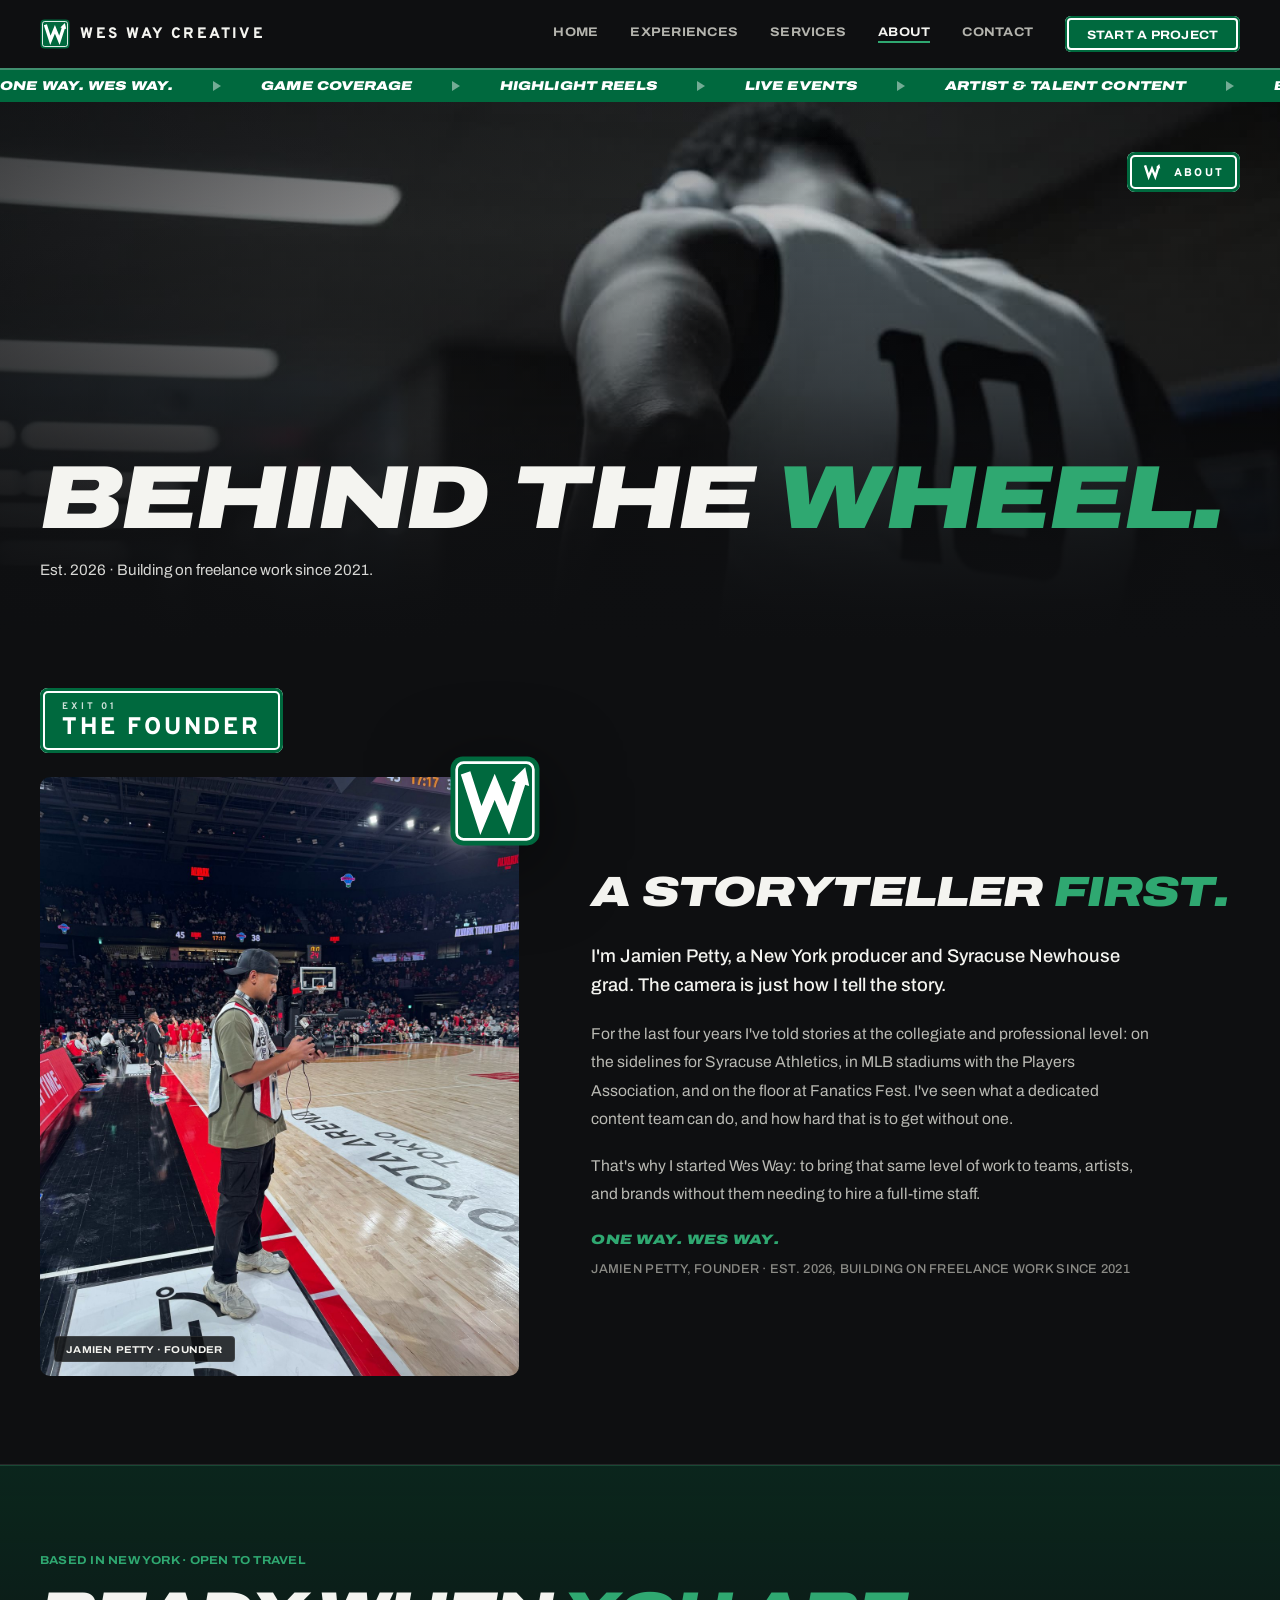
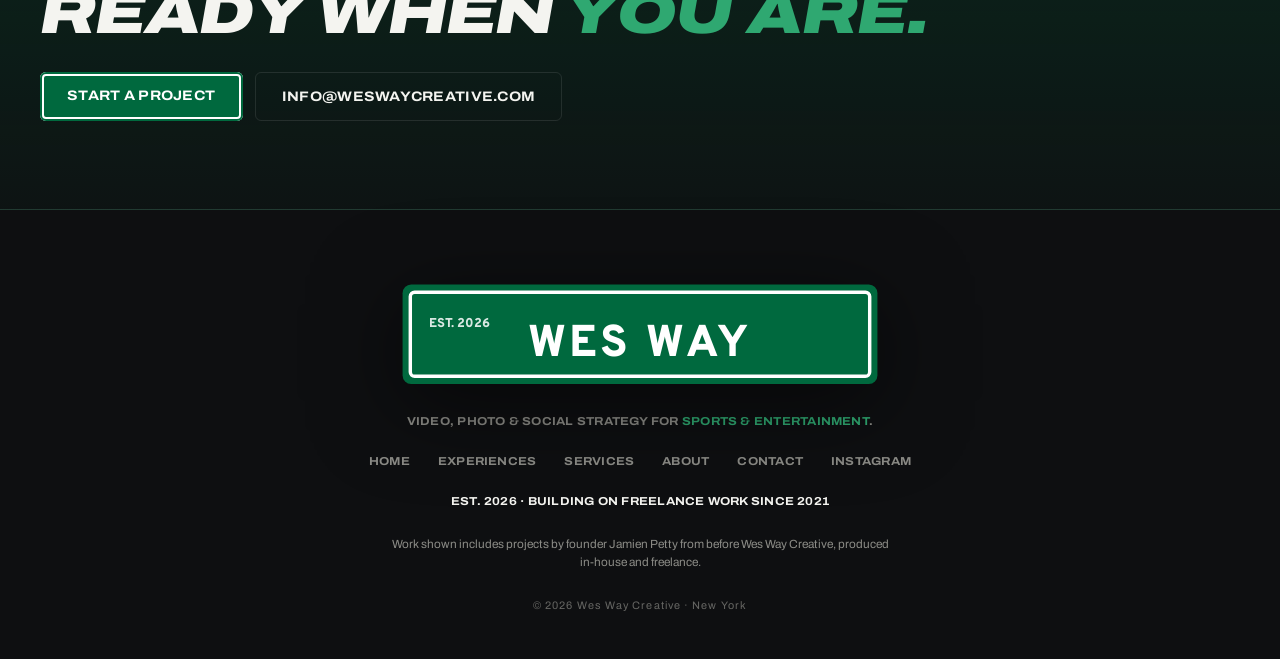
==== about/index.html @ 933bd0ba "Add files via upload" ====
<!DOCTYPE html>
<html lang="en">
<head>
  <meta charset="UTF-8">
  <meta name="viewport" content="width=device-width, initial-scale=1.0">
  <title>About · Wes Way Creative</title>
  <meta name="description" content="Meet Jamien Petty, founder of Wes Way Creative: a New York producer and storyteller building a company for sports and entertainment.">
  <!-- Link previews (iMessage, Instagram, LinkedIn, X, Slack) -->
  <meta name="theme-color" content="#0E0F11">
  <link rel="canonical" href="https://weswaycreative.com/about/">
  <meta property="og:type" content="website">
  <meta property="og:site_name" content="Wes Way Creative">
  <meta property="og:url" content="https://weswaycreative.com/about/">
  <meta property="og:title" content="About · Wes Way Creative">
  <meta property="og:description" content="Meet Jamien Petty, founder of Wes Way Creative: a New York producer and storyteller building a company for sports and entertainment.">
  <meta property="og:image" content="https://weswaycreative.com/og-image.jpg">
  <meta property="og:image:width" content="1200">
  <meta property="og:image:height" content="630">
  <meta property="og:image:alt" content="Wes Way Creative: Content that moves the game.">
  <meta name="twitter:card" content="summary_large_image">
  <meta name="twitter:title" content="About · Wes Way Creative">
  <meta name="twitter:description" content="Meet Jamien Petty, founder of Wes Way Creative: a New York producer and storyteller building a company for sports and entertainment.">
  <meta name="twitter:image" content="https://weswaycreative.com/og-image.jpg">
  <link rel="icon" type="image/svg+xml" href="data:image/svg+xml,%3Csvg%20viewBox%3D%220%200%20120%20120%22%20xmlns%3D%22http%3A//www.w3.org/2000/svg%22%3E%3Crect%20x%3D%222%22%20y%3D%222%22%20width%3D%22116%22%20height%3D%22116%22%20rx%3D%2216%22%20fill%3D%22%2300693E%22/%3E%3Crect%20x%3D%2210%22%20y%3D%2210%22%20width%3D%22100%22%20height%3D%22100%22%20rx%3D%229%22%20fill%3D%22none%22%20stroke%3D%22%23fff%22%20stroke-width%3D%223.5%22/%3E%3Cg%20transform%3D%22translate%2810.6%2C5.5%29%22%20fill%3D%22%23fff%22%3E%3Cpolyline%20points%3D%2213%2C24%2031%2C80%2049%2C36%2067%2C80%2083%2C30%22%20fill%3D%22none%22%20stroke%3D%22%23fff%22%20stroke-width%3D%2213%22%20stroke-linecap%3D%22square%22%20stroke-linejoin%3D%22miter%22/%3E%3Cg%20transform%3D%22translate%2886%2C20%29%20rotate%2816.7%29%22%3E%3Cpolygon%20points%3D%220%2C-10%2012%2C12%20-12%2C12%22/%3E%3C/g%3E%3C/g%3E%3C/svg%3E">
  <link rel="apple-touch-icon" href="/apple-touch-icon.png">
  <link rel="preconnect" href="https://fonts.googleapis.com">
  <link rel="preconnect" href="https://fonts.gstatic.com" crossorigin>
  <link href="https://fonts.googleapis.com/css2?family=Archivo:ital,wdth,wght@0,62..125,100..900;1,62..125,100..900&family=Overpass:wght@700;800&display=swap" rel="stylesheet">
  <style>
    :root {
      --night: #0E0F11;
      --night-2: #131417;
      --chalk: #F4F4F0;
      --green: #00693E;
      --accent: #2FA871;
      --grey: #8B8B86;
      --border: rgba(244,244,240,0.1);
      --display: 'Archivo', 'Arial Black', sans-serif;
      --body: 'Archivo', 'Helvetica Neue', Arial, sans-serif;
    }

    * { margin: 0; padding: 0; box-sizing: border-box; }
    html { scroll-behavior: smooth; scroll-padding-top: 110px; }
    @media (prefers-reduced-motion: reduce) {
      html { scroll-behavior: auto; }
      *, *::before, *::after { animation: none !important; transition: none !important; }
    }

    body {
      background: var(--night);
      color: var(--chalk);
      font-family: var(--body);
      font-weight: 400;
      -webkit-font-smoothing: antialiased;
    }

    a:focus-visible, button:focus-visible, input:focus-visible, select:focus-visible, textarea:focus-visible {
      outline: 2px solid var(--accent);
      outline-offset: 3px;
    }

    .sign-txt { font-family: 'Overpass', sans-serif; font-weight: 800; }

    /* ============ FIXED HEADER ============ */
    .site-header {
      position: fixed;
      top: 0; left: 0; right: 0;
      z-index: 100;
      background: rgba(14,15,17,0.94);
      backdrop-filter: blur(8px);
    }

    .nav {
      display: flex;
      justify-content: space-between;
      align-items: center;
      gap: 1.5rem;
      padding: 1rem 2.5rem;
    }

    .nav-logo {
      display: flex;
      align-items: center;
      gap: 0.65rem;
      text-decoration: none;
      color: var(--chalk);
    }

    .nav-logo svg { width: 30px; height: 30px; display: block; }

    .nav-logo span {
      font-family: 'Overpass', sans-serif;
      font-weight: 800;
      font-size: 0.95rem;
      letter-spacing: 0.16em;
    }

    .nav-right { display: flex; align-items: center; gap: 2rem; }
    .nav-links { display: flex; gap: 2rem; }

    .nav-links a {
      font-size: 0.7rem;
      font-weight: 600;
      letter-spacing: 0.14em;
      text-transform: uppercase;
      color: var(--grey);
      text-decoration: none;
      transition: color 0.2s;
    }

    .nav-links a:hover { color: var(--accent); }

    @media (max-width: 900px) { .nav-links { display: none; } }
    @media (max-width: 480px) {
      .nav { padding: 0.9rem 1rem; }
      .nav-logo span { font-size: 0.78rem; letter-spacing: 0.12em; }
      .nav .sign-btn { padding: 0.6rem 0.9rem 0.5rem; font-size: 0.6rem; }
    }

    /* Ticker */
    .ticker-wrap {
      background: var(--green);
      overflow: hidden;
      border-top: 2px solid rgba(255,255,255,0.25);
    }

    .ticker {
      display: flex;
      gap: 2.5rem;
      white-space: nowrap;
      padding: 0.55rem 0;
      width: max-content;
      animation: ticker 40s linear infinite;
    }

    .ticker span {
      font-family: 'Overpass', sans-serif;
      font-weight: 700;
      font-size: 0.72rem;
      letter-spacing: 0.22em;
      text-transform: uppercase;
      color: #fff;
    }

    .ticker span.dot { opacity: 0.45; }

    @keyframes ticker {
      from { transform: translateX(0); }
      to { transform: translateX(-50%); }
    }

    /* ============ EXIT SIGN (section headers) ============ */
    .exit-sign {
      display: inline-flex;
      flex-direction: column;
      gap: 0.15rem;
      background: var(--green);
      border-radius: 8px;
      padding: 0.8rem 1.4rem 0.7rem;
      box-shadow: inset 0 0 0 3px var(--green), inset 0 0 0 5px #fff;
      margin-bottom: 1.5rem;
    }

    .exit-sign .exit-no {
      font-family: 'Overpass', sans-serif;
      font-weight: 700;
      font-size: 0.6rem;
      letter-spacing: 0.3em;
      text-transform: uppercase;
      color: rgba(255,255,255,0.8);
    }

    .exit-sign .exit-name {
      font-family: 'Overpass', sans-serif;
      font-weight: 800;
      font-size: clamp(1.1rem, 2.4vw, 1.5rem);
      letter-spacing: 0.12em;
      text-transform: uppercase;
      color: #fff;
      line-height: 1.1;
    }

    .sec-lede {
      font-family: var(--display);
      text-transform: uppercase;
      font-size: clamp(1.9rem, 4vw, 3rem);
      font-weight: 800;
      letter-spacing: 0.03em;
      line-height: 1.05;
      color: var(--chalk);
      max-width: 820px;
      margin-bottom: 0.9rem;
    }

    .sec-lede em { font-style: normal; color: var(--accent); }

    .sec-sub {
      font-size: 0.95rem;
      font-weight: 300;
      color: var(--grey);
      line-height: 1.75;
      max-width: 620px;
      margin-bottom: 3rem;
    }

    section { padding: 5.5rem 2.5rem; border-bottom: 1px solid var(--border); }

    @media (max-width: 600px) {
      section { padding: 4rem 1rem; }
    }

    /* ============ BUTTONS ============ */
    .sign-btn {
      display: inline-block;
      background: var(--green);
      border: 0;
      border-radius: 6px;
      box-shadow: inset 0 0 0 2px var(--green), inset 0 0 0 4px #fff;
      font-family: 'Overpass', sans-serif;
      font-weight: 800;
      font-size: 0.68rem;
      letter-spacing: 0.18em;
      text-transform: uppercase;
      color: #fff;
      text-decoration: none;
      padding: 0.75rem 1.35rem 0.65rem;
      transition: background 0.2s, box-shadow 0.2s;
      white-space: nowrap;
      cursor: pointer;
    }

    .sign-btn:hover {
      background: var(--accent);
      box-shadow: inset 0 0 0 2px var(--accent), inset 0 0 0 4px #fff;
    }

    .sign-btn.big { font-size: 0.78rem; padding: 1rem 1.7rem 0.9rem; }

    .ghost-btn {
      display: inline-block;
      border: 1px solid var(--border);
      border-radius: 6px;
      font-family: var(--body);
      font-weight: 600;
      font-size: 0.68rem;
      letter-spacing: 0.14em;
      text-transform: uppercase;
      color: var(--chalk);
      text-decoration: none;
      padding: 0.75rem 1.35rem;
      transition: border-color 0.2s, color 0.2s;
      white-space: nowrap;
    }

    .ghost-btn:hover { border-color: var(--accent); color: var(--accent); }
    .ghost-btn.big { font-size: 0.74rem; padding: 1rem 1.6rem; }

    /* ============ HERO (full-bleed video) ============ */
    .hero {
      position: relative;
      min-height: 100vh;
      min-height: 100svh;
      display: flex;
      align-items: flex-end;
      padding: 10rem 2.5rem 5.5rem;
      overflow: hidden;
      background: #050506;
      isolation: isolate;
    }

    .hero-media { position: absolute; inset: 0; z-index: -2; overflow: hidden; pointer-events: none; }

    .hero-media video {
      position: absolute; inset: 0;
      width: 100%; height: 100%;
      object-fit: cover;
    }

    /* YouTube fallback, scaled to cover the frame like object-fit */
    .hero-media iframe {
      position: absolute;
      top: 50%; left: 50%;
      width: max(100vw, 177.78vh);
      height: max(56.25vw, 100vh);
      transform: translate(-50%, -50%) scale(1.15);
      border: 0;
    }

    .hero::before {
      content: "";
      position: absolute; inset: 0;
      z-index: -1;
      background:
        linear-gradient(180deg, rgba(14,15,17,0.55) 0%, rgba(14,15,17,0.05) 30%, rgba(14,15,17,0.35) 60%, rgba(14,15,17,0.96) 100%),
        linear-gradient(90deg, rgba(14,15,17,0.75) 0%, rgba(14,15,17,0) 65%);
    }

    .hero-inner { width: 100%; display: flex; justify-content: space-between; align-items: flex-end; gap: 3rem; flex-wrap: wrap; }

    .hero-copy { max-width: 1120px; }

    .hero-eyebrow {
      display: inline-flex;
      align-items: center;
      gap: 0.7rem;
      font-family: 'Overpass', sans-serif;
      font-size: 0.68rem;
      font-weight: 800;
      letter-spacing: 0.24em;
      text-transform: uppercase;
      color: var(--chalk);
      margin-bottom: 1.4rem;
    }

    .hero-eyebrow::before {
      content: "";
      width: 9px; height: 9px;
      border-radius: 50%;
      background: #ff3b30;
      box-shadow: 0 0 0 4px rgba(255,59,48,0.25);
      animation: rec 1.6s ease-in-out infinite;
    }

    @keyframes rec { 50% { opacity: 0.25; } }

    .hero-name {
      font-family: var(--display);
      text-transform: uppercase;
      font-weight: 900;
      font-size: clamp(3.4rem, 8.2vw, 7.8rem);
      line-height: 0.84;
      letter-spacing: -0.005em;
      color: #fff;
      margin-bottom: 1.6rem;
      text-shadow: 0 4px 40px rgba(0,0,0,0.35);
    }

    .hero-name em { font-style: normal; color: var(--accent); }

    .hero-desc {
      font-size: 1.08rem;
      font-weight: 400;
      color: rgba(244,244,240,0.85);
      line-height: 1.65;
      max-width: 540px;
      margin-bottom: 2.1rem;
    }

    .hero-desc b { color: #fff; font-weight: 600; }

    .hero-ctas { display: flex; gap: 0.9rem; flex-wrap: wrap; }

    .hero-ctas .ghost-btn { background: rgba(14,15,17,0.45); border-color: rgba(244,244,240,0.35); backdrop-filter: blur(6px); }

    .mileposts { display: flex; gap: 0.8rem; flex-wrap: wrap; }

    .milepost {
      background: var(--green);
      border-radius: 6px;
      box-shadow: inset 0 0 0 2px var(--green), inset 0 0 0 4px #fff;
      padding: 0.7rem 1.1rem 0.55rem;
      min-width: 104px;
    }

    .milepost b {
      display: block;
      font-family: 'Overpass', sans-serif;
      font-weight: 800;
      font-size: 1.45rem;
      color: #fff;
      line-height: 1.1;
    }

    .milepost i {
      font-style: normal;
      font-family: 'Overpass', sans-serif;
      font-weight: 700;
      font-size: 0.58rem;
      letter-spacing: 0.24em;
      text-transform: uppercase;
      color: rgba(255,255,255,0.8);
    }

    @media (max-width: 900px) {
      .hero { padding: 9rem 1.25rem 3.5rem; min-height: 92svh; }
      .hero-inner { gap: 2rem; }
    }

    @media (max-width: 480px) {
      .hero-desc { font-size: 1rem; }
      .milepost { min-width: 0; flex: 1; padding: 0.6rem 0.8rem 0.45rem; }
      .milepost b { font-size: 1.2rem; }
      .milepost i { font-size: 0.5rem; letter-spacing: 0.16em; }
    }

    /* ============ TRUSTED BY ============ */
    .trust {
      padding: 2.5rem 2.5rem;
      display: flex;
      align-items: center;
      gap: 2.5rem;
      flex-wrap: wrap;
    }

    .trust-label {
      font-family: 'Overpass', sans-serif;
      font-weight: 700;
      font-size: 0.62rem;
      letter-spacing: 0.28em;
      text-transform: uppercase;
      color: var(--grey);
      flex-shrink: 0;
    }

    .trust-list {
      display: flex;
      flex-wrap: wrap;
      gap: 0.6rem 2.2rem;
      list-style: none;
    }

    .trust-list li {
      font-family: var(--display);
      text-transform: uppercase;
      font-weight: 800;
      font-size: clamp(1.25rem, 2.2vw, 1.6rem);
      letter-spacing: 0.06em;
      color: rgba(244,244,240,0.62);
    }

    @media (max-width: 600px) { .trust { padding: 2rem 1rem; gap: 1rem; } }

    /* ============ SERVICES ============ */
    .svc-grid {
      display: grid;
      grid-template-columns: repeat(3, 1fr);
      gap: 1px;
      background: var(--border);
      border: 1px solid var(--border);
      border-radius: 10px;
      overflow: hidden;
    }

    .svc {
      background: var(--night);
      padding: 2rem 1.9rem 2.1rem;
      display: flex;
      flex-direction: column;
      transition: background 0.25s;
    }

    .svc:hover { background: var(--night-2); }

    .svc-num {
      align-self: flex-start;
      background: var(--green);
      border-radius: 4px;
      box-shadow: inset 0 0 0 1.5px var(--green), inset 0 0 0 3px #fff;
      font-family: 'Overpass', sans-serif;
      font-weight: 800;
      font-size: 0.72rem;
      letter-spacing: 0.1em;
      color: #fff;
      padding: 0.3rem 0.55rem 0.2rem;
      margin-bottom: 1.1rem;
    }

    .svc h3 {
      font-family: var(--display);
      text-transform: uppercase;
      font-size: clamp(1.6rem, 2.6vw, 2.1rem);
      font-weight: 800;
      letter-spacing: 0.04em;
      line-height: 1;
      color: var(--chalk);
      margin-bottom: 0.7rem;
    }

    .svc p {
      font-size: 0.875rem;
      font-weight: 300;
      color: var(--grey);
      line-height: 1.65;
      margin-bottom: 1.2rem;
    }

    .svc-for {
      margin-top: auto;
      font-size: 0.66rem;
      font-weight: 600;
      letter-spacing: 0.12em;
      text-transform: uppercase;
      color: var(--accent);
    }

    @media (max-width: 1000px) { .svc-grid { grid-template-columns: repeat(2, 1fr); } }
    @media (max-width: 600px) { .svc-grid { grid-template-columns: 1fr; } }

    /* ============ PACKAGES ============ */
    .pkg-grid {
      display: grid;
      grid-template-columns: repeat(3, 1fr);
      gap: 1.25rem;
      align-items: stretch;
    }

    .pkg {
      position: relative;
      border: 1px solid var(--border);
      border-radius: 12px;
      padding: 2.1rem 1.9rem 1.9rem;
      display: flex;
      flex-direction: column;
      background: var(--night);
    }

    .pkg.featured {
      background: linear-gradient(180deg, rgba(0,105,62,0.22), rgba(0,105,62,0.04) 60%), var(--night);
      border: 2px solid var(--accent);
    }

    .pkg-flag {
      position: absolute;
      top: -12px; left: 1.9rem;
      background: var(--accent);
      color: var(--night);
      font-family: 'Overpass', sans-serif;
      font-weight: 800;
      font-size: 0.6rem;
      letter-spacing: 0.2em;
      text-transform: uppercase;
      padding: 0.35rem 0.7rem 0.25rem;
      border-radius: 4px;
    }

    .pkg-kind {
      font-family: 'Overpass', sans-serif;
      font-weight: 700;
      font-size: 0.62rem;
      letter-spacing: 0.26em;
      text-transform: uppercase;
      color: var(--grey);
      margin-bottom: 0.5rem;
    }

    .pkg h3 {
      font-family: var(--display);
      text-transform: uppercase;
      font-size: clamp(2rem, 3vw, 2.6rem);
      font-weight: 800;
      letter-spacing: 0.03em;
      line-height: 1;
      margin-bottom: 0.8rem;
    }

    .pkg-desc {
      font-size: 0.875rem;
      font-weight: 300;
      color: #b0b0aa;
      line-height: 1.65;
      margin-bottom: 1.4rem;
    }

    .pkg ul {
      list-style: none;
      display: flex;
      flex-direction: column;
      gap: 0.65rem;
      margin-bottom: 1.9rem;
      padding-top: 1.3rem;
      border-top: 1px solid var(--border);
    }

    .pkg li {
      font-size: 0.85rem;
      color: var(--chalk);
      line-height: 1.45;
      padding-left: 1.4rem;
      position: relative;
    }

    .pkg li::before {
      content: "";
      position: absolute;
      left: 0; top: 0.42em;
      width: 0; height: 0;
      border-top: 5px solid transparent;
      border-bottom: 5px solid transparent;
      border-left: 8px solid var(--accent);
    }

    .pkg .sign-btn, .pkg .ghost-btn { margin-top: auto; text-align: center; }

    .pkg-note {
      margin-top: 1.75rem;
      font-size: 0.8rem;
      font-weight: 300;
      color: var(--grey);
    }

    .pkg-note a { color: var(--accent); }

    @media (max-width: 1000px) { .pkg-grid { grid-template-columns: 1fr; max-width: 560px; } }

    /* ============ REEL ============ */
    .reel-head {
      display: flex;
      justify-content: space-between;
      align-items: flex-start;
      gap: 1.5rem;
      flex-wrap: wrap;
      margin-bottom: 1rem;
    }

    .reel-frame {
      position: relative;
      width: 100%;
      aspect-ratio: 16/9;
      background: #000;
      border-radius: 10px;
      overflow: hidden;
    }

    .reel-frame iframe {
      position: absolute;
      inset: 0;
      width: 100%;
      height: 100%;
      border: 0;
    }

    /* ============ RESULTS BOARD ============ */
    .dest-section { display: grid; grid-template-columns: 0.9fr 1.1fr; gap: 4rem; align-items: center; }

    .dest-board-wrap { display: flex; flex-direction: column; align-items: stretch; }

    .dest-board {
      background: var(--green);
      border-radius: 14px;
      box-shadow: inset 0 0 0 6px var(--green), inset 0 0 0 10px #fff, 0 28px 70px rgba(0,0,0,0.5);
      padding: 2.2rem 2.4rem 2rem;
    }

    .dest-row {
      display: flex;
      justify-content: space-between;
      align-items: baseline;
      gap: 1.5rem;
      padding: 0.5rem 0;
    }

    .dest-row .d-name, .dest-row .d-dist {
      font-family: 'Overpass', sans-serif;
      font-weight: 800;
      font-size: clamp(0.95rem, 2vw, 1.35rem);
      letter-spacing: 0.1em;
      text-transform: uppercase;
      color: #fff;
    }

    .dest-row .d-dist { white-space: nowrap; letter-spacing: 0.06em; }

    .dest-total {
      margin-top: 12px;
      background: var(--night);
      border: 2px solid #fff;
      border-radius: 10px;
      display: flex;
      justify-content: space-between;
      align-items: baseline;
      padding: 0.9rem 2.4rem 0.8rem;
    }

    .dest-total .d-name, .dest-total .d-dist {
      font-family: 'Overpass', sans-serif;
      font-weight: 800;
      font-size: clamp(0.95rem, 2vw, 1.35rem);
      letter-spacing: 0.1em;
      text-transform: uppercase;
      color: var(--chalk);
    }

    .dest-total .d-dist { color: var(--accent); }

    .dest-caption {
      margin-top: 1.25rem;
      font-size: 0.64rem;
      font-weight: 500;
      letter-spacing: 0.24em;
      text-transform: uppercase;
      color: var(--grey);
      text-align: center;
    }

    @media (max-width: 900px) { .dest-section { grid-template-columns: 1fr; gap: 2rem; } }
    @media (max-width: 600px) {
      .dest-board { padding: 1.5rem 1.3rem 1.3rem; }
      .dest-total { padding: 0.8rem 1.3rem 0.7rem; }
    }

    /* ============ CASE STUDIES ============ */
    .windex { display: flex; flex-direction: column; }

    .windex-row {
      display: grid;
      grid-template-columns: 96px 1fr 220px;
      gap: 2.5rem;
      padding: 2.1rem 0;
      border-top: 1px solid var(--border);
      align-items: start;
      transition: border-color 0.25s;
    }

    .windex-row:hover { border-top-color: var(--accent); }

    .windex-id { display: flex; flex-direction: column; gap: 0.45rem; align-items: flex-start; }

    .windex-num {
      display: inline-block;
      background: var(--green);
      border-radius: 4px;
      box-shadow: inset 0 0 0 1.5px var(--green), inset 0 0 0 3px #fff;
      font-family: 'Overpass', sans-serif;
      font-weight: 800;
      font-size: 0.78rem;
      letter-spacing: 0.1em;
      color: #fff;
      padding: 0.3rem 0.55rem 0.2rem;
    }

    .windex-year { font-size: 0.7rem; font-weight: 500; letter-spacing: 0.1em; color: var(--grey); }

    .windex-name {
      font-family: var(--display);
      text-transform: uppercase;
      font-size: clamp(1.5rem, 3vw, 2.2rem);
      font-weight: 800;
      letter-spacing: 0.04em;
      line-height: 1.05;
      color: var(--chalk);
      margin-bottom: 0.4rem;
    }

    .windex-meta {
      font-size: 0.72rem;
      font-weight: 600;
      letter-spacing: 0.08em;
      text-transform: uppercase;
      color: var(--accent);
      margin-bottom: 1rem;
    }

    .windex-meta .rel {
      display: inline-block;
      margin-right: 0.6rem;
      padding: 0.18rem 0.55rem 0.1rem;
      border: 1px solid rgba(244,244,240,0.28);
      border-radius: 3px;
      font-family: 'Overpass', sans-serif;
      font-weight: 800;
      font-size: 0.58rem;
      letter-spacing: 0.2em;
      color: var(--chalk);
      vertical-align: 1px;
    }

    .windex-wip {
      color: var(--chalk);
      border: 1px solid var(--accent);
      border-radius: 20px;
      padding: 0.1rem 0.55rem;
      display: inline-block;
      white-space: nowrap;
    }

    .cs-lines { display: grid; gap: 0.55rem; max-width: 600px; margin-bottom: 1rem; }

    .cs-line {
      display: grid;
      grid-template-columns: 78px 1fr;
      gap: 0.9rem;
      font-size: 0.875rem;
      font-weight: 300;
      color: #b0b0aa;
      line-height: 1.6;
    }

    .cs-line b {
      font-family: 'Overpass', sans-serif;
      font-weight: 700;
      font-size: 0.6rem;
      letter-spacing: 0.22em;
      text-transform: uppercase;
      color: var(--grey);
      padding-top: 0.3rem;
    }

    .windex-tags { display: flex; flex-wrap: wrap; gap: 0.4rem; }

    .windex-tags span {
      font-size: 0.62rem;
      font-weight: 500;
      letter-spacing: 0.08em;
      text-transform: uppercase;
      color: var(--grey);
      border: 1px solid var(--border);
      border-radius: 2px;
      padding: 0.2rem 0.55rem;
    }

    .windex-stats {
      display: flex;
      flex-direction: column;
      gap: 1rem;
      justify-self: end;
      text-align: right;
    }

    .windex-stat b {
      display: block;
      font-family: 'Overpass', sans-serif;
      font-weight: 800;
      font-size: 1.35rem;
      color: var(--chalk);
      line-height: 1.1;
    }

    .windex-stat i {
      font-style: normal;
      font-size: 0.62rem;
      font-weight: 500;
      letter-spacing: 0.12em;
      text-transform: uppercase;
      color: var(--grey);
    }

    @media (max-width: 900px) {
      .windex-row { grid-template-columns: 1fr; gap: 1rem; }
      .windex-id { flex-direction: row; align-items: center; gap: 0.75rem; }
      .windex-stats { flex-direction: row; flex-wrap: wrap; gap: 1.5rem 2rem; justify-self: start; text-align: left; }
    }

    @media (max-width: 480px) {
      .cs-line { grid-template-columns: 1fr; gap: 0.1rem; }
    }

    /* ============ PROCESS ============ */
    .way-grid { display: grid; grid-template-columns: repeat(4, 1fr); }

    .way-step {
      border-left: 1px solid var(--border);
      padding: 1.5rem 1.75rem;
      transition: border-color 0.25s;
    }

    .way-step:hover { border-left-color: var(--accent); }

    .way-num {
      display: inline-block;
      background: var(--green);
      border-radius: 4px;
      box-shadow: inset 0 0 0 1.5px var(--green), inset 0 0 0 3px #fff;
      font-family: 'Overpass', sans-serif;
      font-weight: 800;
      font-size: 0.72rem;
      letter-spacing: 0.1em;
      color: #fff;
      padding: 0.3rem 0.55rem 0.2rem;
      margin-bottom: 0.9rem;
    }

    .way-step h3 {
      font-family: var(--display);
      text-transform: uppercase;
      font-size: clamp(1.6rem, 3vw, 2.4rem);
      font-weight: 800;
      letter-spacing: 0.05em;
      color: var(--chalk);
      line-height: 1;
      margin-bottom: 0.75rem;
    }

    .way-step p { font-size: 0.85rem; font-weight: 300; color: var(--grey); line-height: 1.65; }

    @media (max-width: 900px) { .way-grid { grid-template-columns: repeat(2, 1fr); row-gap: 1.5rem; } }
    @media (max-width: 540px) { .way-grid { grid-template-columns: 1fr; } }

    /* ============ PHOTOGRAPHY ============ */
    .photo-section { padding: 5.5rem 0 0; }

    .photo-head {
      display: flex;
      justify-content: space-between;
      align-items: flex-start;
      gap: 1.5rem;
      flex-wrap: wrap;
      padding: 0 2.5rem 2rem;
    }

    .photo-grid {
      columns: 4;
      column-gap: 4px;
      padding: 0 4px 4px;
    }

    .photo-item {
      break-inside: avoid;
      margin-bottom: 4px;
      overflow: hidden;
      background: var(--night-2);
      border-radius: 3px;
    }

    .photo-item img {
      width: 100%;
      height: auto;
      display: block;
      transition: transform 0.5s ease, filter 0.5s ease;
      filter: brightness(0.92);
    }

    .photo-item:hover img { transform: scale(1.03); filter: brightness(1); }

    @media (max-width: 1000px) { .photo-grid { columns: 3; } }
    @media (max-width: 600px) {
      .photo-head { padding: 0 1rem 1.5rem; }
      .photo-grid { columns: 2; }
    }

    /* ============ FEED ============ */
    .ig-head {
      display: flex;
      justify-content: space-between;
      align-items: flex-start;
      gap: 1.5rem;
      flex-wrap: wrap;
      margin-bottom: 2rem;
    }

    .ig-grid { display: grid; grid-template-columns: repeat(4, 1fr); gap: 1rem; }

    .ig-post {
      border-radius: 6px;
      overflow: hidden;
      background: var(--night-2);
      border: 1px solid var(--border);
    }

    .ig-post .instagram-media { margin: 0 !important; min-width: unset !important; width: 100% !important; }

    @media (max-width: 1000px) { .ig-grid { grid-template-columns: repeat(2, 1fr); } }
    @media (max-width: 560px) { .ig-grid { grid-template-columns: 1fr; } }

    /* ============ FOUNDER ============ */
    .founder {
      display: grid;
      grid-template-columns: 0.85fr 1.15fr;
      gap: 4.5rem;
      align-items: center;
    }

    .founder-photo { position: relative; margin: 0; }

    .founder-photo img {
      width: 100%;
      aspect-ratio: 4 / 5;
      object-fit: cover;
      border-radius: 10px;
      display: block;
    }

    .founder-badge {
      position: absolute;
      top: -22px; right: -22px;
      width: 92px; height: 92px;
      filter: drop-shadow(0 18px 40px rgba(0,0,0,0.55));
    }

    .founder-photo figcaption {
      position: absolute;
      left: 14px; bottom: 14px;
      background: rgba(14,15,17,0.82);
      border: 1px solid var(--border);
      border-radius: 4px;
      padding: 0.4rem 0.7rem;
      font-size: 0.62rem;
      font-weight: 600;
      letter-spacing: 0.14em;
      text-transform: uppercase;
      color: var(--chalk);
    }

    .founder h2 {
      font-family: var(--display);
      text-transform: uppercase;
      font-weight: 800;
      font-size: clamp(2.2rem, 4.6vw, 3.8rem);
      letter-spacing: 0.005em;
      line-height: 0.92;
      margin-bottom: 0.6rem;
    }

    .founder h2 em { font-style: normal; color: var(--accent); }

    .founder-copy { display: flex; flex-direction: column; gap: 1.2rem; }

    .founder-copy p { font-size: 0.98rem; font-weight: 300; color: #a9a9a3; line-height: 1.8; max-width: 560px; }

    .founder-copy p b { color: var(--chalk); font-weight: 500; }

    .founder-copy p.founder-sig {
      font-family: 'Overpass', sans-serif;
      font-weight: 800;
      font-size: 0.7rem;
      letter-spacing: 0.26em;
      text-transform: uppercase;
      color: var(--accent);
    }

    @media (max-width: 800px) {
      .founder { grid-template-columns: 1fr; gap: 2.5rem; }
      .founder-photo { max-width: 440px; }
      .founder-badge { width: 70px; height: 70px; top: -14px; right: -10px; }
    }

    /* ============ FAQ ============ */
    .faq { max-width: 860px; }

    .faq details { border-top: 1px solid var(--border); }
    .faq details:last-child { border-bottom: 1px solid var(--border); }

    .faq summary {
      list-style: none;
      cursor: pointer;
      display: flex;
      justify-content: space-between;
      align-items: center;
      gap: 1.5rem;
      padding: 1.35rem 0;
      font-size: 1rem;
      font-weight: 500;
      color: var(--chalk);
    }

    .faq summary::-webkit-details-marker { display: none; }

    .faq summary::after {
      content: "+";
      font-family: 'Overpass', sans-serif;
      font-weight: 800;
      font-size: 1.2rem;
      color: var(--accent);
      transition: transform 0.2s;
    }

    .faq details[open] summary::after { transform: rotate(45deg); }

    .faq details p {
      font-size: 0.9rem;
      font-weight: 300;
      color: var(--grey);
      line-height: 1.75;
      padding: 0 2.5rem 1.5rem 0;
      max-width: 700px;
    }

    /* ============ CONTACT ============ */
    .contact-section { padding: 6.5rem 2.5rem; }

    .contact-grid {
      display: grid;
      grid-template-columns: 0.9fr 1.1fr;
      gap: 4.5rem;
      align-items: start;
    }

    .contact-label {
      font-family: 'Overpass', sans-serif;
      font-weight: 700;
      font-size: 0.68rem;
      letter-spacing: 0.24em;
      text-transform: uppercase;
      color: var(--accent);
      margin-bottom: 1.25rem;
    }

    .contact-headline {
      font-family: var(--display);
      text-transform: uppercase;
      font-size: clamp(2.6rem, 6vw, 4.8rem);
      font-weight: 800;
      letter-spacing: 0.02em;
      line-height: 0.95;
      color: var(--chalk);
      margin-bottom: 1.5rem;
    }

    .contact-copy > p {
      font-size: 0.95rem;
      font-weight: 300;
      color: var(--grey);
      line-height: 1.75;
      margin-bottom: 2rem;
      max-width: 440px;
    }

    .contact-direct { display: flex; flex-direction: column; gap: 0.9rem; }

    .contact-direct a {
      color: var(--chalk);
      text-decoration: none;
      font-size: 0.95rem;
      display: flex;
      gap: 0.9rem;
      align-items: baseline;
    }

    .contact-direct a span {
      font-family: 'Overpass', sans-serif;
      font-weight: 700;
      font-size: 0.6rem;
      letter-spacing: 0.22em;
      text-transform: uppercase;
      color: var(--grey);
      width: 72px;
      flex-shrink: 0;
    }

    .contact-direct a:hover { color: var(--accent); }

    .inquiry {
      background: var(--night-2);
      border: 1px solid var(--border);
      border-radius: 14px;
      padding: 2.2rem;
      display: grid;
      grid-template-columns: 1fr 1fr;
      gap: 1.1rem 1.1rem;
    }

    .inquiry .full { grid-column: 1 / -1; }

    .inquiry label {
      display: flex;
      flex-direction: column;
      gap: 0.45rem;
      font-family: 'Overpass', sans-serif;
      font-weight: 700;
      font-size: 0.6rem;
      letter-spacing: 0.22em;
      text-transform: uppercase;
      color: var(--grey);
    }

    .inquiry input, .inquiry select, .inquiry textarea {
      font-family: var(--body);
      font-size: 0.95rem;
      font-weight: 400;
      letter-spacing: 0;
      text-transform: none;
      color: var(--chalk);
      background: var(--night);
      border: 1px solid rgba(244,244,240,0.16);
      border-radius: 6px;
      padding: 0.8rem 0.9rem;
      width: 100%;
      transition: border-color 0.2s;
    }

    .inquiry select { appearance: none; background-image: linear-gradient(45deg, transparent 50%, var(--grey) 50%), linear-gradient(135deg, var(--grey) 50%, transparent 50%); background-position: calc(100% - 18px) 50%, calc(100% - 13px) 50%; background-size: 5px 5px; background-repeat: no-repeat; padding-right: 2.2rem; }

    .inquiry input:focus, .inquiry select:focus, .inquiry textarea:focus { border-color: var(--accent); outline: none; }

    .inquiry textarea { min-height: 110px; resize: vertical; }

    .inquiry-foot {
      display: flex;
      justify-content: space-between;
      align-items: center;
      gap: 1rem;
      flex-wrap: wrap;
    }

    .inquiry-foot small { font-size: 0.74rem; color: var(--grey); font-weight: 300; }

    @media (max-width: 900px) { .contact-grid { grid-template-columns: 1fr; gap: 3rem; } }
    @media (max-width: 600px) {
      .contact-section { padding: 4.5rem 1rem; }
      .inquiry { grid-template-columns: 1fr; padding: 1.4rem; }
    }

    /* ============ FOOTER ============ */
    footer {
      padding: 4.5rem 2.5rem 3rem;
      display: flex;
      flex-direction: column;
      align-items: center;
      gap: 1.75rem;
      text-align: center;
    }

    .blade { width: min(84vw, 480px); filter: drop-shadow(0 18px 44px rgba(0,0,0,0.55)); }

    .footer-motto {
      font-family: 'Overpass', sans-serif;
      font-weight: 700;
      font-size: 0.68rem;
      letter-spacing: 0.28em;
      text-transform: uppercase;
      color: var(--grey);
    }

    .footer-motto b { color: var(--accent); }

    .footer-links { display: flex; gap: 1.75rem; flex-wrap: wrap; justify-content: center; }

    .footer-links a {
      font-size: 0.66rem;
      font-weight: 600;
      letter-spacing: 0.16em;
      text-transform: uppercase;
      color: var(--grey);
      text-decoration: none;
    }

    .footer-links a:hover { color: var(--accent); }

    .footer-legal { font-size: 0.68rem; letter-spacing: 0.1em; color: var(--grey); opacity: 0.7; }

    /* ============ ATHLETIC TYPE SYSTEM ============ */
    /* Display: Archivo expanded black italic */
    .hero-name, .sec-lede, .svc h3, .pkg h3, .windex-name, .way-step h3, .founder h2, .contact-headline, .trust-list li {
      font-family: var(--display);
      font-style: italic;
      font-stretch: 125%;
      font-weight: 900;
      text-transform: uppercase;
      letter-spacing: -0.02em;
    }
    .hero-name em, .sec-lede em, .founder h2 em { font-style: italic; }
    .hero-name { font-size: clamp(2.1rem, 7.2vw, 6.4rem); line-height: 0.9; margin-bottom: 1.6rem; }
    .hero-name .outline { color: transparent; -webkit-text-stroke: 2px #fff; }
    @supports not (-webkit-text-stroke: 1px #fff) { .hero-name .outline { color: #fff; } }
    .sec-lede { font-size: clamp(1.6rem, 3.3vw, 2.7rem); line-height: 0.98; max-width: 940px; }
    .svc h3 { font-size: clamp(1.1rem, 1.55vw, 1.4rem); line-height: 1.05; }
    .pkg h3 { font-size: clamp(1.45rem, 2vw, 1.8rem); line-height: 1; }
    .windex-name { font-size: clamp(1.25rem, 2.3vw, 1.85rem); line-height: 1.02; }
    .way-step h3 { font-size: clamp(1.1rem, 1.6vw, 1.4rem); line-height: 1.05; }
    .founder h2 { font-size: clamp(1.7rem, 3.3vw, 2.7rem); line-height: 0.98; }
    .contact-headline { font-size: clamp(2rem, 4.6vw, 3.8rem); line-height: 0.95; }
    .trust-list li { font-weight: 800; font-size: clamp(0.95rem, 1.4vw, 1.15rem); letter-spacing: -0.01em; }

    /* Labels, nav, buttons: Archivo semi-expanded bold, no micro-tracking */
    .nav-links a, .sign-btn, .ghost-btn, .hero-eyebrow, .svc-for, .pkg-kind, .pkg-flag, .windex-meta, .windex-meta .rel,
    .cs-line b, .trust-label, .contact-label, .dest-caption, .footer-motto, .footer-links a, .inquiry label,
    .windex-tags span, .windex-stat i, .windex-year, .contact-direct a span, .hero-cap, .founder-photo figcaption,
    .founder-copy p.founder-sig, .ticker span, .way-note {
      font-family: var(--body);
      font-style: normal;
      font-stretch: 112%;
      font-weight: 700;
      letter-spacing: 0.02em;
    }
    .nav-links a { font-size: 0.78rem; color: #b4b4ae; }
    .sign-btn, .ghost-btn { font-size: 0.76rem; }
    .sign-btn.big, .ghost-btn.big { font-size: 0.86rem; }
    .hero-eyebrow { font-size: 0.8rem; }
    .svc-for, .pkg-kind, .windex-meta, .trust-label, .contact-label, .dest-caption, .footer-motto, .footer-links a { font-size: 0.72rem; }
    .windex-meta .rel, .pkg-flag, .cs-line b, .inquiry label, .contact-direct a span, .windex-tags span, .windex-stat i, .windex-year { font-size: 0.66rem; }
    .ticker span { font-style: italic; font-stretch: 125%; font-weight: 900; font-size: 0.8rem; letter-spacing: 0.01em; }
    .founder-copy p.founder-sig { font-style: italic; font-stretch: 125%; font-weight: 900; font-size: 0.85rem; }

    /* Body copy: regular width, readable weight and contrast */
    .hero-desc, .sec-sub, .svc p, .pkg-desc, .pkg li, .cs-line, .way-step p, .founder-copy p, .faq details p, .contact-copy > p, .pkg-note {
      font-family: var(--body);
      font-stretch: 100%;
      font-weight: 400;
    }
    .sec-sub, .svc p, .pkg-desc, .cs-line, .way-step p, .founder-copy p, .faq details p, .contact-copy > p { color: #b9b9b3; }
    .faq summary { font-family: var(--body); font-stretch: 112%; font-weight: 700; font-size: 1.02rem; }
    .windex-stat b { font-family: var(--display); font-style: italic; font-stretch: 125%; font-weight: 900; letter-spacing: -0.02em; }

    /* Hero video: poster shows as a background; the video fades in only once it's actually playing,
       so iOS never flashes its play button (and Low Power Mode just keeps the still frame) */
    .hero-media { background-size: cover; background-position: center; }
    .hero-media video { opacity: 0; transition: opacity 0.6s ease; }
    .hero-media video.is-playing { opacity: 1; }
    .hero-media video::-webkit-media-controls,
    .hero-media video::-webkit-media-controls-panel,
    .hero-media video::-webkit-media-controls-start-playback-button,
    .hero-media video::-webkit-media-controls-overlay-play-button { display: none !important; -webkit-appearance: none; opacity: 0 !important; }

    /* Experience strip with descriptors */
    .trust-list { gap: 1rem 2.4rem; }
    .trust-list li { display: flex; flex-direction: column; gap: 0.2rem; }
    .trust-list li small {
      font-family: var(--body); font-style: normal; font-stretch: 100%; font-weight: 500;
      font-size: 0.7rem; letter-spacing: 0; text-transform: none; color: var(--grey);
    }
    .dest-row .d-name small {
      display: block; margin-top: 0.15rem;
      font-family: var(--body); font-weight: 500; font-size: 0.72rem; letter-spacing: 0.02em;
      text-transform: none; color: rgba(255,255,255,0.72);
    }
    .dest-row { align-items: center; }

    /* Founder story */
    .founder-copy p.founder-lead { font-size: 1.15rem; color: var(--chalk); font-weight: 500; line-height: 1.6; }
    .founder-copy p.founder-sig span { display: block; margin-top: 0.35rem; font-style: normal; font-stretch: 100%; font-weight: 500; font-size: 0.8rem; color: var(--grey); }

    /* ============ EXPERIENCE WALL (interactive) ============ */
    .xp { padding: 3.5rem 2.5rem 4rem; }
    .xp-head { display: flex; justify-content: space-between; align-items: baseline; gap: 1rem; flex-wrap: wrap; margin-bottom: 1.4rem; }
    .xp-label { font-family: var(--body); font-stretch: 112%; font-weight: 700; font-size: 0.78rem; letter-spacing: 0.02em; text-transform: uppercase; color: var(--grey); }
    .xp-hint { font-family: var(--body); font-size: 0.78rem; color: var(--grey); }
    .xp-grid { display: grid; grid-template-columns: repeat(3, 1fr); gap: 1px; background: var(--border); border: 1px solid var(--border); border-radius: 10px; overflow: hidden; }
    .xp-card {
      position: relative; overflow: hidden; height: 138px; border: 0; margin: 0; padding: 0;
      background: var(--night); color: var(--chalk); text-align: left; cursor: pointer; font: inherit;
    }
    .xp-front, .xp-back {
      position: absolute; inset: 0; display: flex; flex-direction: column; justify-content: center;
      padding: 1.2rem 1.6rem; transition: transform 0.45s cubic-bezier(.2,.8,.2,1), opacity 0.35s ease;
    }
    .xp-name {
      font-family: var(--display); font-style: italic; font-stretch: 125%; font-weight: 900;
      text-transform: uppercase; letter-spacing: -0.02em; line-height: 1;
      font-size: clamp(1.15rem, 2vw, 1.7rem); color: var(--chalk);
    }
    .xp-desc { margin-top: 0.45rem; font-family: var(--body); font-size: 0.8rem; color: var(--grey); }
    .xp-back { background: var(--green); transform: translateY(100%); gap: 0.35rem; }
    .xp-rel {
      align-self: flex-start; font-family: var(--body); font-stretch: 112%; font-weight: 700; font-size: 0.64rem;
      text-transform: uppercase; letter-spacing: 0.04em; color: var(--night); background: var(--accent);
      padding: 0.2rem 0.5rem 0.15rem; border-radius: 3px;
    }
    .xp-stat { font-family: var(--body); font-size: 0.85rem; color: rgba(255,255,255,0.85); }
    .xp-stat b { font-family: var(--display); font-style: italic; font-stretch: 125%; font-weight: 900; font-size: 1.7rem; color: #fff; letter-spacing: -0.02em; }
    .xp-what { font-family: var(--body); font-size: 0.84rem; line-height: 1.4; color: #fff; }
    .xp-card:hover .xp-front, .xp-card:focus-visible .xp-front, .xp-card.is-open .xp-front { transform: translateY(-100%); opacity: 0; }
    .xp-card:hover .xp-back, .xp-card:focus-visible .xp-back, .xp-card.is-open .xp-back { transform: translateY(0); }
    .xp-card:focus-visible { outline: 2px solid var(--accent); outline-offset: -4px; }
    @media (hover: none) { .xp-card:hover .xp-front { transform: none; opacity: 1; } .xp-card:hover .xp-back { transform: translateY(100%); }
      .xp-card.is-open .xp-front { transform: translateY(-100%); opacity: 0; } .xp-card.is-open .xp-back { transform: translateY(0); } }
    @media (max-width: 900px) { .xp-grid { grid-template-columns: repeat(2, 1fr); } .xp-card:last-child { grid-column: span 2; } }
    @media (max-width: 600px) { .xp-name { font-size: 1.05rem; font-stretch: 100%; } .xp-stat b { font-size: 1.35rem; } }
    @media (max-width: 600px) { .xp { padding: 3rem 1rem; } .xp-card { height: 180px; } .xp-front, .xp-back { padding: 1rem; } .xp-desc { font-size: 0.72rem; } .xp-what { font-size: 0.74rem; line-height: 1.35; } }
    @media (max-width: 340px) { .xp-grid { grid-template-columns: 1fr; } .xp-card:last-child { grid-column: auto; } }

    /* ============ RECENT WORK ============ */
    .rw-grid { display: grid; grid-template-columns: repeat(3, minmax(0, 360px)); justify-content: center; gap: 1.25rem; }
    .rw-card { position: relative; display: block; aspect-ratio: 9 / 16; border-radius: 10px; overflow: hidden; background: var(--night-2); border: 1px solid var(--border); }
    .rw-card video { width: 100%; height: 100%; object-fit: cover; display: block; }
    .rw-card video::-webkit-media-controls, .rw-card video::-webkit-media-controls-start-playback-button { display: none !important; -webkit-appearance: none; }
    .rw-go {
      position: absolute; left: 12px; bottom: 12px; padding: 0.45rem 0.7rem 0.35rem; border-radius: 5px;
      background: rgba(14,15,17,0.78); color: var(--chalk); font-family: var(--body); font-stretch: 112%; font-weight: 700;
      font-size: 0.68rem; text-transform: uppercase; letter-spacing: 0.02em; opacity: 0; transform: translateY(6px); transition: opacity .25s, transform .25s;
    }
    .rw-card:hover .rw-go, .rw-card:focus-visible .rw-go { opacity: 1; transform: none; }
    @media (hover: none) { .rw-go { opacity: 1; transform: none; } }
    .rw-card.is-missing { display: none; }
    .rw-section.is-empty { display: none; }
    @media (max-width: 700px) {
      .rw-grid { grid-template-columns: repeat(3, 72%); overflow-x: auto; scroll-snap-type: x mandatory; padding-bottom: 0.5rem; }
      .rw-card { scroll-snap-align: start; }
    }

    /* Est. line */
    .footer-est { font-family: var(--body); font-stretch: 112%; font-weight: 700; font-size: 0.72rem; color: var(--chalk); letter-spacing: 0.02em; text-transform: uppercase; }


    .photo-note { padding: 0 2.5rem 1.6rem; margin-top: -0.6rem; max-width: 760px; font-family: var(--body); font-size: 0.92rem; line-height: 1.6; color: #b9b9b3; }
    @media (max-width: 600px) { .photo-note { padding: 0 1rem 1.2rem; font-size: 0.85rem; } }

    .footer-note { max-width: 520px; font-family: var(--body); font-size: 0.74rem; line-height: 1.55; color: var(--grey); }

    .stats-note { margin-top: 0.7rem; max-width: 460px; font-family: var(--body); font-size: 0.74rem; line-height: 1.45; color: rgba(244,244,240,0.72); }

    /* Icons drawn in CSS/SVG so phones don't swap them for emoji */
    .ico-arr { width: 0.78em; height: 0.78em; margin-left: 0.4em; vertical-align: -0.02em; display: inline-block; }
    .ticker span.dot {
      display: inline-block; width: 0; height: 0; align-self: center; opacity: 0.45;
      border-top: 0.32rem solid transparent; border-bottom: 0.32rem solid transparent; border-left: 0.5rem solid #fff;
    }

    /* ============ MULTI-PAGE ============ */
    .nav-links a[aria-current="page"] { color: var(--chalk); box-shadow: inset 0 -2px 0 var(--accent); padding-bottom: 4px; }
    .page-head { padding: 11rem 2.5rem 3rem; }
    .page-kicker { font-family: var(--body); font-stretch: 112%; font-weight: 700; font-size: 0.78rem; text-transform: uppercase; letter-spacing: 0.02em; color: var(--accent); margin-bottom: 1rem; }
    .page-title { font-family: var(--display); font-style: italic; font-stretch: 125%; font-weight: 900; text-transform: uppercase; letter-spacing: -0.02em; line-height: 0.9; font-size: clamp(2.6rem, 7vw, 6rem); margin-bottom: 1.2rem; }
    .page-title em { color: var(--accent); font-style: italic; }
    .page-head .sec-sub { margin-bottom: 0; }
    .page-head.has-bg { position: relative; isolation: isolate; min-height: 72vh; display: flex; flex-direction: column; justify-content: flex-end; padding-bottom: 4rem; overflow: hidden; }
    .page-head.has-bg::before { content: ""; position: absolute; inset: 0; z-index: -2; background: var(--bg) var(--pos) / cover no-repeat; }
    .page-head.has-bg::after { content: ""; position: absolute; inset: 0; z-index: -1; background: linear-gradient(180deg, rgba(14,15,17,.55) 0%, rgba(14,15,17,.15) 35%, rgba(14,15,17,.6) 70%, rgba(14,15,17,1) 100%), linear-gradient(90deg, rgba(14,15,17,.7), rgba(14,15,17,0) 70%); }
    .page-head.has-bg .sec-sub { color: rgba(244,244,240,.88); }
    .page-head.has-bg { border-bottom: 0; }
    .page-head.has-bg + section { padding-top: 2.5rem; }
    .page-head.has-bg .page-kicker { display: none; }
    .page-head.has-bg::before { -webkit-mask-image: linear-gradient(180deg, #000 60%, transparent 100%); mask-image: linear-gradient(180deg, #000 60%, transparent 100%); }
    .page-head .ph-sign { position: absolute; top: 9.5rem; right: 2.5rem; background: var(--green); border-radius: 8px; box-shadow: inset 0 0 0 3px var(--green), inset 0 0 0 5px #fff; padding: .6rem 1rem .5rem; font-family: 'Overpass', sans-serif; font-weight: 800; font-size: .7rem; letter-spacing: .2em; color: #fff; text-transform: uppercase; display: flex; align-items: center; gap: .55rem; }
    .page-head .ph-sign svg { width: 22px; height: 22px; }
    @media (max-width: 600px) { .page-head.has-bg { min-height: 62vh; padding-bottom: 2.5rem; } .page-head .ph-sign { top: 7.5rem; right: 1rem; } }
    .page-first { padding-top: 10rem; }
    @media (max-width: 600px) { .page-head { padding: 8.5rem 1rem 2rem; } .page-first { padding-top: 8rem; } }

    .intro-grid { display: grid; grid-template-columns: 1fr 1fr; gap: 3rem; align-items: end; }
    .intro-copy p { font-family: var(--body); font-size: 1.05rem; line-height: 1.75; color: #b9b9b3; margin-bottom: 1.5rem; }
    .intro-links { display: flex; gap: 0.8rem; flex-wrap: wrap; }
    @media (max-width: 800px) { .intro-grid { grid-template-columns: 1fr; gap: 1.5rem; } }

    .teaser-head { display: flex; justify-content: space-between; align-items: flex-start; gap: 1rem; flex-wrap: wrap; margin-bottom: 1.5rem; }
    .teaser-head .exit-sign { margin-bottom: 0; }
    .svc-link { text-decoration: none; color: inherit; }
    .svc-link:hover .svc-for { text-decoration: underline; }
    .teaser-grid .svc-for::after { content: ""; display: inline-block; width: 0; height: 0; margin-left: 0.4rem; border-top: 4px solid transparent; border-bottom: 4px solid transparent; border-left: 6px solid var(--accent); vertical-align: 1px; }

    .ft-card { display: grid; grid-template-columns: 320px 1fr; gap: 3rem; align-items: center; text-decoration: none; color: inherit; border: 1px solid var(--border); border-radius: 12px; overflow: hidden; background: var(--night-2); transition: border-color .25s; }
    .ft-card:hover { border-color: var(--accent); }
    .ft-card img { width: 100%; height: 100%; aspect-ratio: 4 / 5; object-fit: cover; display: block; }
    .ft-copy { padding: 2rem 2.5rem 2rem 0; }
    .ft-kicker { font-family: var(--body); font-stretch: 112%; font-weight: 700; font-size: 0.74rem; text-transform: uppercase; color: var(--accent); margin-bottom: 0.8rem; }
    .ft-copy h2 { font-family: var(--display); font-style: italic; font-stretch: 125%; font-weight: 900; text-transform: uppercase; letter-spacing: -0.02em; font-size: clamp(1.8rem, 3.4vw, 2.8rem); line-height: 0.95; margin-bottom: 1rem; }
    .ft-copy h2 em { color: var(--accent); }
    .ft-copy p { font-family: var(--body); color: #b9b9b3; font-size: 1rem; line-height: 1.6; margin-bottom: 1.5rem; }
    @media (max-width: 760px) { .ft-card { grid-template-columns: 1fr; gap: 0; } .ft-card img { aspect-ratio: 16 / 10; } .ft-copy { padding: 1.5rem; } }

    .cta-band { background: linear-gradient(180deg, rgba(0,105,62,0.25), rgba(0,105,62,0.05)); border-top: 1px solid rgba(47,168,113,0.35); }
    .cta-inner { display: flex; justify-content: space-between; align-items: flex-end; gap: 2rem; flex-wrap: wrap; }
    .cta-title { font-family: var(--display); font-style: italic; font-stretch: 125%; font-weight: 900; text-transform: uppercase; letter-spacing: -0.02em; font-size: clamp(2rem, 4.6vw, 3.8rem); line-height: 0.92; }
    .cta-title em { color: var(--accent); }
    .cta-actions { display: flex; gap: 0.8rem; flex-wrap: wrap; }
    @media (max-width: 600px) { .cta-actions .ghost-btn.big { font-size: 0.7rem; } }

    /* mobile menu */
    .nav-toggle { display: none; background: none; border: 1px solid var(--border); border-radius: 6px; width: 42px; height: 38px; cursor: pointer; padding: 0 10px; flex-direction: column; justify-content: center; gap: 6px; }
    .nav-toggle span { display: block; height: 2px; background: var(--chalk); border-radius: 2px; }
    @media (max-width: 900px) {
      .nav-toggle { display: flex; }
      .nav-links { position: fixed; top: var(--hdr, 100px); left: 0; right: 0; z-index: 300; display: none; flex-direction: column; gap: 0; background: #0E0F11; box-shadow: 0 20px 40px rgba(0,0,0,0.6); border-top: 1px solid var(--border); border-bottom: 1px solid var(--border); padding: 0.5rem 1.25rem 1rem; }
      .nav-links a { padding: 0.95rem 0; font-size: 0.95rem; border-bottom: 1px solid var(--border); }
      .nav-links a[aria-current="page"] { box-shadow: none; color: var(--accent); }
      .site-header.menu-open .nav-links { display: flex; }
      .nav { position: relative; }
    }
    @media (max-width: 480px) { .nav-right { gap: 0.6rem; } .nav-logo span { display: none; } }
  </style>
</head>
<body>

<!-- W-arrow glyph + sign panel defs -->
<svg width="0" height="0" style="position:absolute" aria-hidden="true">
  <defs>
    <g id="w-arrow">
      <polyline points="13,24 31,80 49,36 67,80 83,30" fill="none" stroke="currentColor" stroke-width="13" stroke-linecap="square" stroke-linejoin="miter"/>
      <g transform="translate(86,20) rotate(16.7)">
        <polygon points="0,-10 12,12 -12,12" fill="currentColor"/>
      </g>
    </g>
    <g id="w-sign">
      <rect x="2" y="2" width="116" height="116" rx="16" fill="#00693E"/>
      <rect x="10" y="10" width="100" height="100" rx="9" fill="none" stroke="#FFFFFF" stroke-width="3.5"/>
      <g transform="translate(10.6,5.5)" color="#FFFFFF"><use href="#w-arrow"/></g>
    </g>
  </defs>
</svg>

<header class="site-header">
  <nav class="nav">
    <a href="/" class="nav-logo" aria-label="Wes Way Creative, home">
      <svg viewBox="0 0 120 120" aria-hidden="true"><use href="#w-sign"/></svg>
      <span>WES WAY CREATIVE</span>
    </a>
    <div class="nav-right">
      <button class="nav-toggle" type="button" aria-label="Menu" aria-expanded="false"><span></span><span></span></button>
      <div class="nav-links">
        <a href="/">Home</a>
        <a href="/experiences/">Experiences</a>
        <a href="/services/">Services</a>
        <a href="/about/" aria-current="page">About</a>
        <a href="/contact/">Contact</a>
      </div>
      <a href="/contact/" class="sign-btn">Start a Project</a>
    </div>
  </nav>
  <div class="ticker-wrap" aria-hidden="true">
    <div class="ticker">
      <span>One Way. Wes Way.</span><span class="dot" aria-hidden="true"></span>
      <span>Game Coverage</span><span class="dot" aria-hidden="true"></span>
      <span>Highlight Reels</span><span class="dot" aria-hidden="true"></span>
      <span>Live Events</span><span class="dot" aria-hidden="true"></span>
      <span>Artist &amp; Talent Content</span><span class="dot" aria-hidden="true"></span><span>Brand Films</span><span class="dot" aria-hidden="true"></span>
      <span>Photography</span><span class="dot" aria-hidden="true"></span>
      <span>Social Strategy</span><span class="dot" aria-hidden="true"></span>
      <span>Monthly Retainers</span><span class="dot" aria-hidden="true"></span>
      <span>New York Based &middot; Available Anywhere</span><span class="dot" aria-hidden="true"></span>
      <span>One Way. Wes Way.</span><span class="dot" aria-hidden="true"></span>
      <span>Game Coverage</span><span class="dot" aria-hidden="true"></span>
      <span>Highlight Reels</span><span class="dot" aria-hidden="true"></span>
      <span>Live Events</span><span class="dot" aria-hidden="true"></span>
      <span>Artist &amp; Talent Content</span><span class="dot" aria-hidden="true"></span><span>Brand Films</span><span class="dot" aria-hidden="true"></span>
      <span>Photography</span><span class="dot" aria-hidden="true"></span>
      <span>Social Strategy</span><span class="dot" aria-hidden="true"></span>
      <span>Monthly Retainers</span><span class="dot" aria-hidden="true"></span>
      <span>New York Based &middot; Available Anywhere</span><span class="dot" aria-hidden="true"></span>
    </div>
  </div>
</header>


<!-- ============ PAGE HEAD ============ -->
<section class="page-head has-bg" style="--bg:url(/banner-about.jpg);--pos:70% 30%"><span class="ph-sign"><svg viewBox="0 0 120 120" aria-hidden="true"><use href="#w-arrow"/></svg>About</span>
  <p class="page-kicker">About</p>
  <h1 class="page-title">Behind the <em>wheel.</em></h1>
  <p class="sec-sub">Est. 2026 &middot; Building on freelance work since 2021.</p>
</section>

<!-- ============ FOUNDER ============ -->
<section id="about">
  <div class="exit-sign">
    <span class="exit-no">Exit 01</span>
    <span class="exit-name">The Founder</span>
  </div>
  <div class="founder">
    <figure class="founder-photo">
      <img src="/founder.jpg" alt="Jamien Petty, founder of Wes Way Creative, courtside with a camera" loading="lazy">
      <svg class="founder-badge" viewBox="0 0 120 120" aria-hidden="true"><use href="#w-sign"/></svg>
      <figcaption>Jamien Petty &middot; Founder</figcaption>
    </figure>
    <div class="founder-copy">
      <h2>A storyteller <em>first.</em></h2>
      <p class="founder-lead">I'm Jamien Petty, a New York producer and Syracuse Newhouse grad. The camera is just how I tell the story.</p>
      <p>For the last four years I've told stories at the collegiate and professional level: on the sidelines for Syracuse Athletics, in MLB stadiums with the Players Association, and on the floor at Fanatics Fest. I've seen what a dedicated content team can do, and how hard that is to get without one.</p>
      <p>That's why I started Wes Way: to bring that same level of work to teams, artists, and brands without them needing to hire a full-time staff.</p>
      <p class="founder-sig">One Way. Wes Way.<span>Jamien Petty, Founder &middot; Est. 2026, building on freelance work since 2021</span></p>
    </div>
  </div>
</section>

<!-- ============ CTA BAND ============ -->
<section class="cta-band">
  <div class="cta-inner">
    <div>
      <p class="contact-label">Based in New York &middot; Open to travel</p>
      <h2 class="cta-title">Ready when <em>you are.</em></h2>
    </div>
    <div class="cta-actions">
      <a href="/contact/" class="sign-btn big">Start a Project</a>
      <a href="mailto:info@weswaycreative.com" class="ghost-btn big">info@weswaycreative.com</a>
    </div>
  </div>
</section>

<!-- ============ FOOTER ============ -->
<footer>
  <svg class="blade" viewBox="0 0 560 122" aria-label="Wes Way blade sign, established 2026">
    <rect x="3" y="3" width="554" height="116" rx="10" fill="#00693E"/>
    <rect x="12" y="12" width="536" height="98" rx="5" fill="none" stroke="#FFFFFF" stroke-width="4"/>
    <text class="sign-txt" x="34" y="52" font-size="15" fill="#FFFFFF" opacity=".85">EST. 2026</text>
    <text class="sign-txt" x="280" y="86" text-anchor="middle" font-size="52" letter-spacing="4" fill="#FFFFFF">WES WAY</text>
  </svg>
  <p class="footer-motto">Video, photo &amp; social strategy for <b>sports &amp; entertainment</b>.</p>
  <div class="footer-links">
    <a href="/">Home</a>
    <a href="/experiences/">Experiences</a>
    <a href="/services/">Services</a>
    <a href="/about/">About</a>
    <a href="/contact/">Contact</a>
    <a href="https://www.instagram.com/wwaycreative/" target="_blank" rel="noopener">Instagram</a>
  </div>
  <p class="footer-est">Est. 2026 &middot; Building on freelance work since 2021</p>
  <p class="footer-note">Work shown includes projects by founder Jamien Petty from before Wes Way Creative, produced in&#8209;house and freelance.</p>
  <p class="footer-legal">&copy; 2026 Wes Way Creative &middot; New York</p>
</footer>

<script>
  // Mobile menu
  (function () {
    var hd = document.querySelector('.site-header'), btn = document.querySelector('.nav-toggle');
    if (!hd || !btn) return;
    btn.addEventListener('click', function () { document.documentElement.style.setProperty('--hdr', hd.offsetHeight + 'px'); var o = hd.classList.toggle('menu-open'); btn.setAttribute('aria-expanded', o ? 'true' : 'false'); });
  })();
  // Contact page: pre-select package from ?pkg=
  (function () {
    var sel = document.getElementById('need'); if (!sel) return;
    var m = location.search.match(/[?&]pkg=([^&]+)/);
    if (m) { var v = decodeURIComponent(m[1].replace(/\+/g, ' ')); [].forEach.call(sel.options, function (o) { if (o.text === v) sel.value = v; }); }
  })();

  // Hero background video: the still frame shows until the video is actually playing,
  // and again whenever the browser pauses it (tab switch, Low Power Mode) — so no play button ever shows.
  (function () {
    var video = document.getElementById('heroVideo');
    if (!video) return;
    var reduce = window.matchMedia && window.matchMedia('(prefers-reduced-motion: reduce)').matches;
    if (reduce) { video.removeAttribute('autoplay'); video.pause(); return; }
    video.muted = true; video.defaultMuted = true;
    function tryPlay() { var p = video.play(); if (p && p.catch) p.catch(function () {}); }
    video.addEventListener('playing', function () { video.classList.add('is-playing'); });
    video.addEventListener('pause', function () { video.classList.remove('is-playing'); });
    video.addEventListener('waiting', function () { video.classList.remove('is-playing'); });
    video.addEventListener('canplay', function () { if (!document.hidden && heroOn) tryPlay(); });
    document.addEventListener('visibilitychange', function () { if (!document.hidden && heroOn) tryPlay(); });
    window.addEventListener('pageshow', tryPlay);
    var heroOn = true;
    if ('IntersectionObserver' in window) {
      new IntersectionObserver(function (en) {
        heroOn = en[0].isIntersecting;
        if (heroOn) tryPlay(); else video.pause();
      }, { threshold: 0 }).observe(video.parentElement);
    }
    tryPlay();
  })();


  // Experience wall: tap to flip on touch devices (hover handles desktop)
  document.querySelectorAll('.xp-card').forEach(function (c) {
    c.addEventListener('click', function () {
      var open = !c.classList.contains('is-open');
      document.querySelectorAll('.xp-card.is-open').forEach(function (o) { o.classList.remove('is-open'); o.setAttribute('aria-expanded','false'); });
      if (open) { c.classList.add('is-open'); c.setAttribute('aria-expanded','true'); }
    });
  });

  // Count-up numbers: animate stats from 0 when they scroll into view
  (function () {
    var reduce = window.matchMedia && window.matchMedia('(prefers-reduced-motion: reduce)').matches;
    var els = document.querySelectorAll('.milepost b, .dest-row .d-dist, .dest-total .d-dist, .windex-stat b, .xp-stat b');
    var re = /^([+]?)([\d,]*\.?\d+)([KM]?)(.*)$/;
    function fmt(v, dec, comma) {
      var s = v.toFixed(dec);
      if (comma) s = Number(s).toLocaleString('en-US', { minimumFractionDigits: dec, maximumFractionDigits: dec });
      return s;
    }
    function run(el) {
      var m = el.dataset.final.match(re); if (!m) return;
      var raw = m[2], target = parseFloat(raw.replace(/,/g, '')), dec = (raw.split('.')[1] || '').length, comma = raw.indexOf(',') > -1;
      var dur = 3000, t0 = null;
      function step(ts) {
        if (!t0) t0 = ts;
        var p = Math.min((ts - t0) / dur, 1), e = 1 - Math.pow(1 - p, 3);
        var d = (m[3] && dec === 0) ? 1 : dec; /* show a decimal while 5M+ etc. climb */
        el.textContent = m[1] + fmt(target * (p === 1 ? 1 : e), p === 1 ? dec : d, comma) + m[3] + m[4];
        if (p < 1) requestAnimationFrame(step); else el.textContent = el.dataset.final;
      }
      requestAnimationFrame(step);
    }
    if (reduce || !('IntersectionObserver' in window)) return;
    var io = new IntersectionObserver(function (entries) {
      entries.forEach(function (en) { if (en.isIntersecting) { io.unobserve(en.target); run(en.target); } });
    }, { threshold: 0.6 });
    els.forEach(function (el) {
      var txt = el.textContent.trim(), m = txt.match(re); if (!m) return;
      el.dataset.final = txt;
      el.style.fontVariantNumeric = 'tabular-nums';
      el.textContent = m[1] + (0).toFixed((m[2].split('.')[1] || '').length) + m[3] + m[4];
      io.observe(el);
    });
  })();


  // Recent Work: play clips only while on screen; hide any clip that isn't uploaded yet
  (function () {
    var sec = document.getElementById('recent'); if (!sec) return;
    var cards = [].slice.call(sec.querySelectorAll('.rw-card'));
    function check() { if (cards.every(function (c) { return c.classList.contains('is-missing'); })) sec.classList.add('is-empty'); }
    cards.forEach(function (c) {
      var v = c.querySelector('video');
      v.muted = true;
      v.addEventListener('error', function () { c.classList.add('is-missing'); check(); });
      fetch(v.getAttribute('src'), { method: 'HEAD' }).then(function (r) { if (!r.ok) { c.classList.add('is-missing'); check(); } }).catch(function () {});
    });
    if (!('IntersectionObserver' in window)) return;
    var io = new IntersectionObserver(function (entries) {
      entries.forEach(function (en) {
        var v = en.target.querySelector('video');
        if (en.isIntersecting) { var p = v.play(); if (p && p.catch) p.catch(function () {}); }
        else v.pause();
      });
    }, { threshold: 0.35 });
    // start buffering a little before the section scrolls in, so playback starts smooth
    var pre = new IntersectionObserver(function (entries) {
      entries.forEach(function (en) { if (en.isIntersecting) { en.target.querySelectorAll('video').forEach(function (v) { v.preload = 'auto'; v.load(); }); pre.disconnect(); } });
    }, { rootMargin: '600px 0px' });
    pre.observe(sec);
    cards.forEach(function (c) { io.observe(c); });
  })();

  // Package "Get a Quote" buttons pre-select the matching option in the inquiry form
  document.querySelectorAll('[data-pkg]').forEach(function (btn) {
    btn.addEventListener('click', function () {
      var sel = document.getElementById('need');
      if (sel) sel.value = btn.getAttribute('data-pkg');
    });
  });

  // Inquiry form composes an email (static site, no backend needed)
  var inquiryForm = document.getElementById('inquiry');
  if (inquiryForm) inquiryForm.addEventListener('submit', function (e) {
    e.preventDefault();
    var f = e.target;
    var name = f.name.value.trim();
    var org = f.org.value.trim();
    var subject = 'Project Inquiry' + (org ? ' - ' + org : '') + ' (' + f.need.value + ')';
    var body = [
      'Name: ' + name,
      'Brand / Team / Organization: ' + org,
      'Looking for: ' + f.need.value,
      'Timeline: ' + f.timeline.value,
      '',
      f.msg.value.trim()
    ].join('\n');
    window.location.href = 'mailto:info@weswaycreative.com?subject=' + encodeURIComponent(subject) + '&body=' + encodeURIComponent(body);
  });
</script>
</body>
</html>
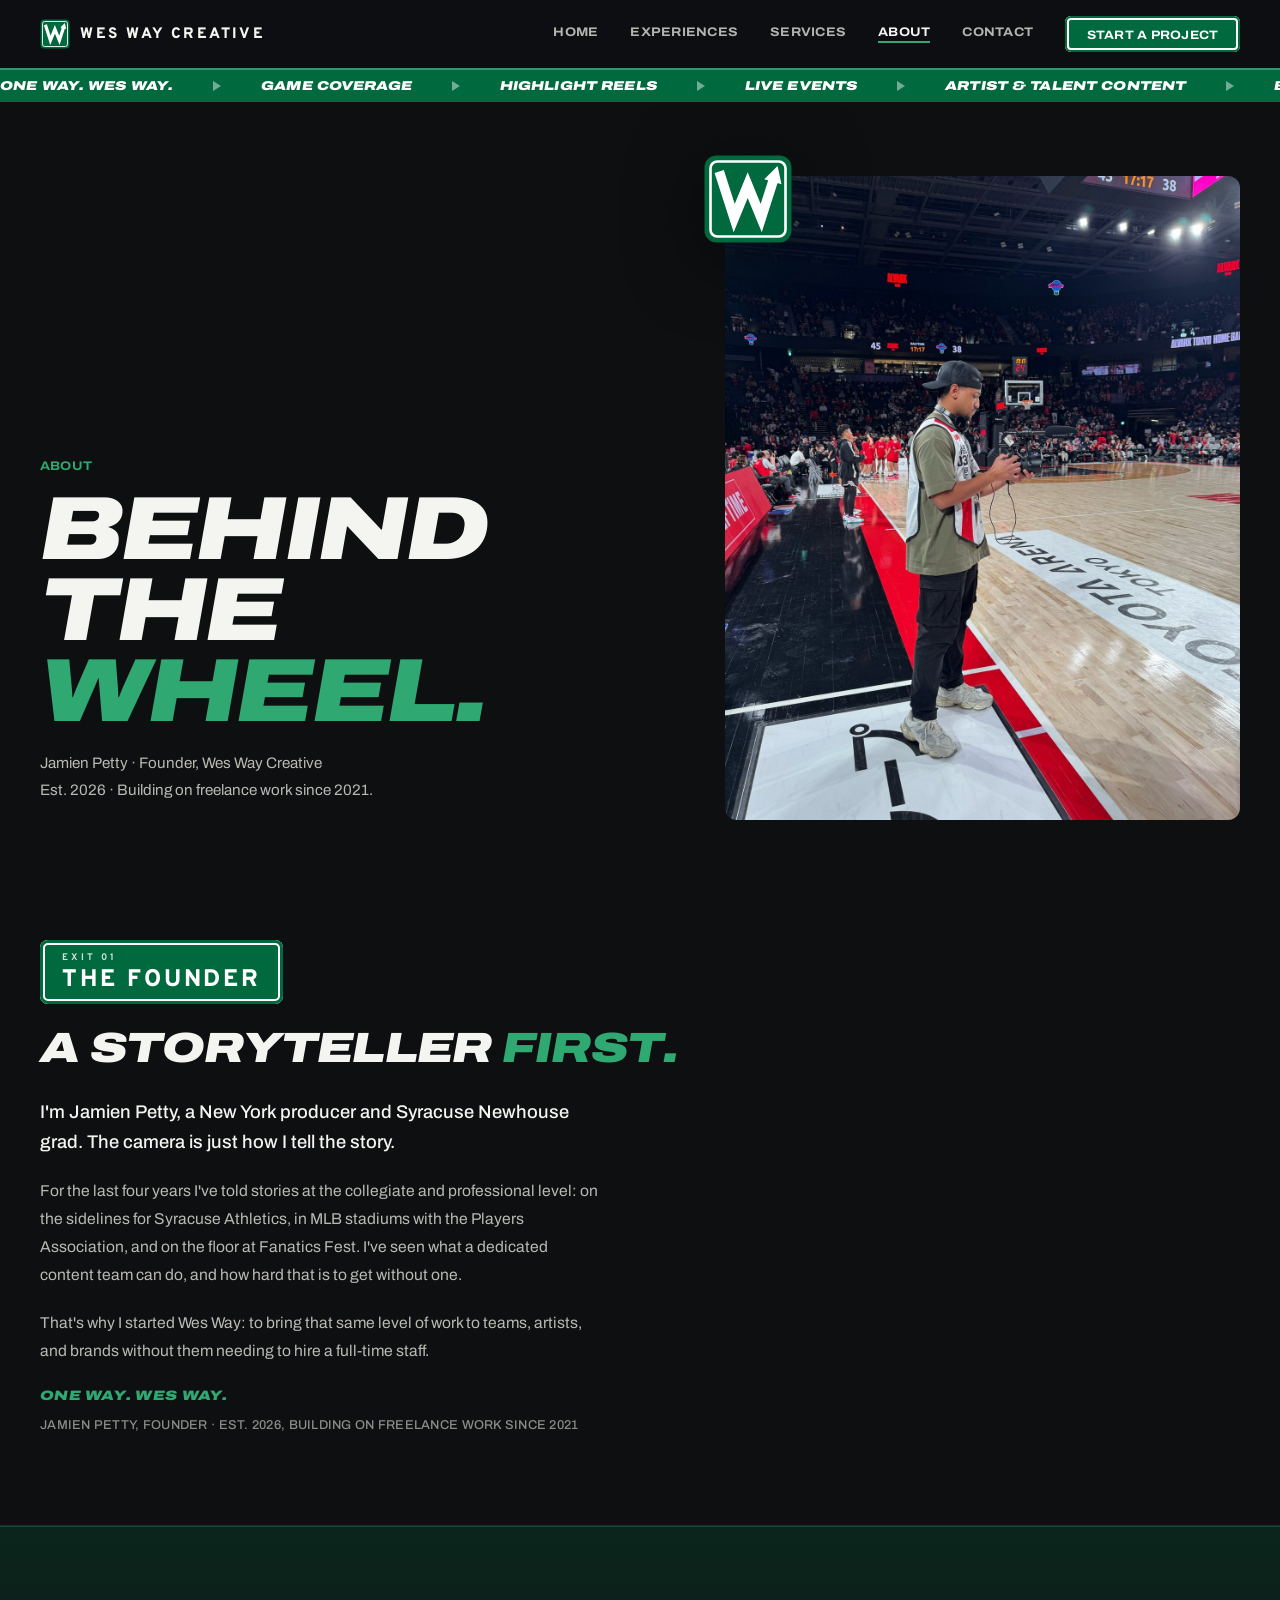
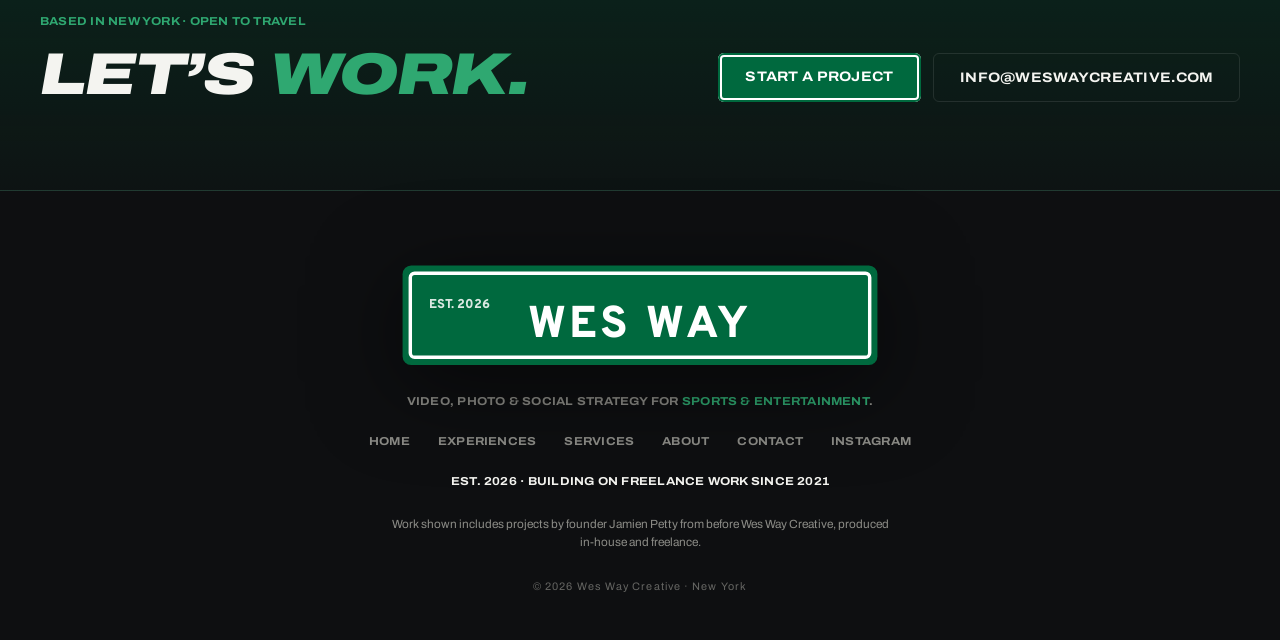
==== commit 59a93cfe: "Add files via upload" ====
--- a/about/index.html
+++ b/about/index.html
@@ -1384,6 +1384,16 @@
       border-top: 0.32rem solid transparent; border-bottom: 0.32rem solid transparent; border-left: 0.5rem solid #fff;
     }
 
+    /* Inquiry form extras */
+    .field-err { min-height: 1em; font-family: var(--body); font-size: 0.72rem; font-weight: 600; text-transform: none; letter-spacing: 0; color: #ff8a80; }
+    .inquiry input[aria-invalid="true"] { border-color: #ff8a80; }
+    .inquiry .hp { position: absolute; left: -9999px; width: 1px; height: 1px; opacity: 0; }
+    #formStatus a { color: var(--accent); }
+    .sign-btn:disabled { opacity: 0.6; cursor: wait; }
+    .form-done { padding: 1rem 0; }
+    .form-done-t { font-family: var(--display); font-style: italic; font-stretch: 125%; font-weight: 900; text-transform: uppercase; font-size: 1.8rem; margin-bottom: 0.6rem; color: var(--accent); }
+    .form-done p { font-family: var(--body); color: #cfcfc9; line-height: 1.6; }
+
     /* ============ MULTI-PAGE ============ */
     .nav-links a[aria-current="page"] { color: var(--chalk); box-shadow: inset 0 -2px 0 var(--accent); padding-bottom: 4px; }
     .page-head { padding: 11rem 2.5rem 3rem; }
@@ -1396,6 +1406,19 @@
     .page-head.has-bg::after { content: ""; position: absolute; inset: 0; z-index: -1; background: linear-gradient(180deg, rgba(14,15,17,.55) 0%, rgba(14,15,17,.15) 35%, rgba(14,15,17,.6) 70%, rgba(14,15,17,1) 100%), linear-gradient(90deg, rgba(14,15,17,.7), rgba(14,15,17,0) 70%); }
     .page-head.has-bg .sec-sub { color: rgba(244,244,240,.88); }
     .page-head.has-bg { border-bottom: 0; }
+    @keyframes bgIn { from { opacity: 0; transform: scale(1.06); } to { opacity: 1; transform: scale(1); } }
+    @keyframes riseIn { from { opacity: 0; transform: translateY(18px); } to { opacity: 1; transform: none; } }
+    .page-head.has-bg::before { animation: bgIn 1.4s cubic-bezier(.2,.7,.2,1) both; }
+    .page-head > *:not(.ph-sign) { animation: riseIn .9s .25s cubic-bezier(.2,.7,.2,1) both; }
+    .page-head .ph-sign { animation: riseIn .9s .5s both; }
+    .about-head { display: grid; grid-template-columns: 1.1fr 0.9fr; gap: 3.5rem; align-items: end; border-bottom: 0; padding-bottom: 2rem; }
+    .about-head .ah-copy { padding-bottom: 1rem; }
+    .ah-photo { position: relative; margin: 0; animation: bgIn 1.2s cubic-bezier(.2,.7,.2,1) both !important; }
+    .ah-photo img { width: 100%; aspect-ratio: 4 / 5; object-fit: cover; border-radius: 12px; display: block; }
+    .ah-badge { position: absolute; top: -22px; left: -22px; width: 90px; height: 90px; filter: drop-shadow(0 16px 36px rgba(0,0,0,.55)); }
+    .founder.solo { grid-template-columns: 1fr; max-width: 820px; }
+    @media (max-width: 800px) { .about-head { grid-template-columns: 1fr; gap: 2rem; } .ah-photo { order: -1; max-width: 460px; } .ah-badge { width: 64px; height: 64px; top: -12px; left: -8px; } }
+    @media (prefers-reduced-motion: reduce) { .page-head.has-bg::before, .page-head > *, .ah-photo { animation: none !important; } }
     .page-head.has-bg + section { padding-top: 2.5rem; }
     .page-head.has-bg .page-kicker { display: none; }
     .page-head.has-bg::before { -webkit-mask-image: linear-gradient(180deg, #000 60%, transparent 100%); mask-image: linear-gradient(180deg, #000 60%, transparent 100%); }
@@ -1509,11 +1532,17 @@
 </header>
 
 
-<!-- ============ PAGE HEAD ============ -->
-<section class="page-head has-bg" style="--bg:url(/banner-about.jpg);--pos:70% 30%"><span class="ph-sign"><svg viewBox="0 0 120 120" aria-hidden="true"><use href="#w-arrow"/></svg>About</span>
-  <p class="page-kicker">About</p>
-  <h1 class="page-title">Behind the <em>wheel.</em></h1>
-  <p class="sec-sub">Est. 2026 &middot; Building on freelance work since 2021.</p>
+<!-- ============ PAGE HEAD (ABOUT) ============ -->
+<section class="page-head about-head">
+  <div class="ah-copy">
+    <p class="page-kicker">About</p>
+    <h1 class="page-title">Behind the <em>wheel.</em></h1>
+    <p class="sec-sub">Jamien Petty &middot; Founder, Wes Way Creative<br>Est. 2026 &middot; Building on freelance work since 2021.</p>
+  </div>
+  <figure class="ah-photo">
+    <img src="/founder.jpg" alt="Jamien Petty, founder of Wes Way Creative, courtside with a camera">
+    <svg class="ah-badge" viewBox="0 0 120 120" aria-hidden="true"><use href="#w-sign"/></svg>
+  </figure>
 </section>
 
 <!-- ============ FOUNDER ============ -->
@@ -1522,12 +1551,8 @@
     <span class="exit-no">Exit 01</span>
     <span class="exit-name">The Founder</span>
   </div>
-  <div class="founder">
-    <figure class="founder-photo">
-      <img src="/founder.jpg" alt="Jamien Petty, founder of Wes Way Creative, courtside with a camera" loading="lazy">
-      <svg class="founder-badge" viewBox="0 0 120 120" aria-hidden="true"><use href="#w-sign"/></svg>
-      <figcaption>Jamien Petty &middot; Founder</figcaption>
-    </figure>
+  <div class="founder solo">
+    
     <div class="founder-copy">
       <h2>A storyteller <em>first.</em></h2>
       <p class="founder-lead">I'm Jamien Petty, a New York producer and Syracuse Newhouse grad. The camera is just how I tell the story.</p>
@@ -1543,7 +1568,7 @@
   <div class="cta-inner">
     <div>
       <p class="contact-label">Based in New York &middot; Open to travel</p>
-      <h2 class="cta-title">Ready when <em>you are.</em></h2>
+      <h2 class="cta-title">Let&rsquo;s <em>work.</em></h2>
     </div>
     <div class="cta-actions">
       <a href="/contact/" class="sign-btn big">Start a Project</a>
@@ -1696,23 +1721,68 @@
   });
 
   // Inquiry form composes an email (static site, no backend needed)
+  // Inquiry form: validates the email (format, disposable domains, and a live mail-server check),
+  // then submits straight to the inbox via Web3Forms. No email app needed.
+  var WEB3FORMS_KEY = '2c3a3cb8-7d8f-4af9-98ae-b95e6b4886d4';
   var inquiryForm = document.getElementById('inquiry');
-  if (inquiryForm) inquiryForm.addEventListener('submit', function (e) {
-    e.preventDefault();
-    var f = e.target;
-    var name = f.name.value.trim();
-    var org = f.org.value.trim();
-    var subject = 'Project Inquiry' + (org ? ' - ' + org : '') + ' (' + f.need.value + ')';
-    var body = [
-      'Name: ' + name,
-      'Brand / Team / Organization: ' + org,
-      'Looking for: ' + f.need.value,
-      'Timeline: ' + f.timeline.value,
-      '',
-      f.msg.value.trim()
-    ].join('\n');
-    window.location.href = 'mailto:info@weswaycreative.com?subject=' + encodeURIComponent(subject) + '&body=' + encodeURIComponent(body);
-  });
+  if (inquiryForm) (function () {
+    var f = inquiryForm, emailIn = f.querySelector('#inqEmail'), err = f.querySelector('#emailErr'),
+        status = f.querySelector('#formStatus'), btn = f.querySelector('#sendBtn');
+    var BLOCK = ['mailinator.com','guerrillamail.com','10minutemail.com','tempmail.com','temp-mail.org','yopmail.com','trashmail.com',
+      'getnada.com','sharklasers.com','dispostable.com','maildrop.cc','fakeinbox.com','throwawaymail.com','mintemail.com','mohmal.com',
+      'emailondeck.com','tempail.com','burnermail.io','spamgourmet.com','example.com','test.com','email.com','asdf.com'];
+    var TYPO = { 'gmial.com':'gmail.com','gmai.com':'gmail.com','gamil.com':'gmail.com','gmail.co':'gmail.com','gmail.con':'gmail.com',
+      'yahoo.co':'yahoo.com','yaho.com':'yahoo.com','hotmial.com':'hotmail.com','outlok.com':'outlook.com','icloud.co':'icloud.com' };
+    function showErr(m) { err.textContent = m; emailIn.setAttribute('aria-invalid', m ? 'true' : 'false'); }
+    function mxCheck(domain) {
+      return fetch('https://dns.google/resolve?name=' + encodeURIComponent(domain) + '&type=MX')
+        .then(function (r) { return r.json(); })
+        .then(function (j) { return j.Status === 0 && Array.isArray(j.Answer) && j.Answer.some(function (a) { return a.type === 15 && !/^0 \.$/.test(a.data); }); })
+        .catch(function () { return true; }); // if the check itself can't run, don't block a real person
+    }
+    function checkEmail(v) {
+      v = v.trim().toLowerCase();
+      if (!/^[a-z0-9._%+-]+@[a-z0-9-]+(\.[a-z0-9-]+)*\.[a-z]{2,}$/.test(v)) return Promise.resolve('Please enter a valid email address.');
+      var d = v.split('@')[1];
+      if (TYPO[d]) return Promise.resolve('Did you mean @' + TYPO[d] + '?');
+      if (BLOCK.indexOf(d) > -1) return Promise.resolve('Please use a real, permanent email address.');
+      return mxCheck(d).then(function (ok) { return ok ? '' : 'That email domain can’t receive mail. Please double-check it.'; });
+    }
+    emailIn.addEventListener('blur', function () { if (emailIn.value) checkEmail(emailIn.value).then(showErr); });
+    emailIn.addEventListener('input', function () { if (err.textContent) showErr(''); });
+    f.addEventListener('submit', function (e) {
+      e.preventDefault();
+      if (f.botcheck.checked) return;
+      var name = f.name.value.trim();
+      if (!name) { f.name.focus(); status.textContent = 'Please add your name.'; return; }
+      btn.disabled = true; status.textContent = 'Checking your email…';
+      checkEmail(emailIn.value).then(function (msg) {
+        if (msg) { showErr(msg); emailIn.focus(); btn.disabled = false; status.textContent = ''; return; }
+        var org = f.org.value.trim();
+        var subject = 'New Inquiry: ' + name + (org ? ' (' + org + ')' : '') + ' · ' + f.need.value;
+        if (WEB3FORMS_KEY.indexOf('PASTE') === 0) { // not connected yet: fall back to email app
+          var body = ['Name: ' + name, 'Email: ' + emailIn.value.trim(), 'Brand / Team / Organization: ' + org, 'Looking for: ' + f.need.value, 'Timeline: ' + f.timeline.value, '', f.msg.value.trim()].join('\n');
+          window.location.href = 'mailto:info@weswaycreative.com?subject=' + encodeURIComponent(subject) + '&body=' + encodeURIComponent(body);
+          btn.disabled = false; status.textContent = ''; return;
+        }
+        status.textContent = 'Sending…';
+        fetch('https://api.web3forms.com/submit', {
+          method: 'POST', headers: { 'Content-Type': 'application/json', 'Accept': 'application/json' },
+          body: JSON.stringify({ access_key: WEB3FORMS_KEY, subject: subject, from_name: 'Wes Way Creative Website',
+            replyto: emailIn.value.trim(), name: name, email: emailIn.value.trim(), organization: org,
+            looking_for: f.need.value, timeline: f.timeline.value, message: f.msg.value.trim() })
+        }).then(function (r) { return r.json(); }).then(function (j) {
+          if (j.success) {
+            f.innerHTML = '<div class="form-done full"><p class="form-done-t">Got it. Thank you!</p><p>Your inquiry is in. You&rsquo;ll get a reply at <b>' +
+              emailIn.value.trim().replace(/[<>&"]/g, '') + '</b> within a couple of days.</p></div>';
+          } else { throw new Error(); }
+        }).catch(function () {
+          btn.disabled = false;
+          status.innerHTML = 'Something went wrong. Please email <a href="mailto:info@weswaycreative.com">info@weswaycreative.com</a> directly.';
+        });
+      });
+    });
+  })();
 </script>
 </body>
 </html>
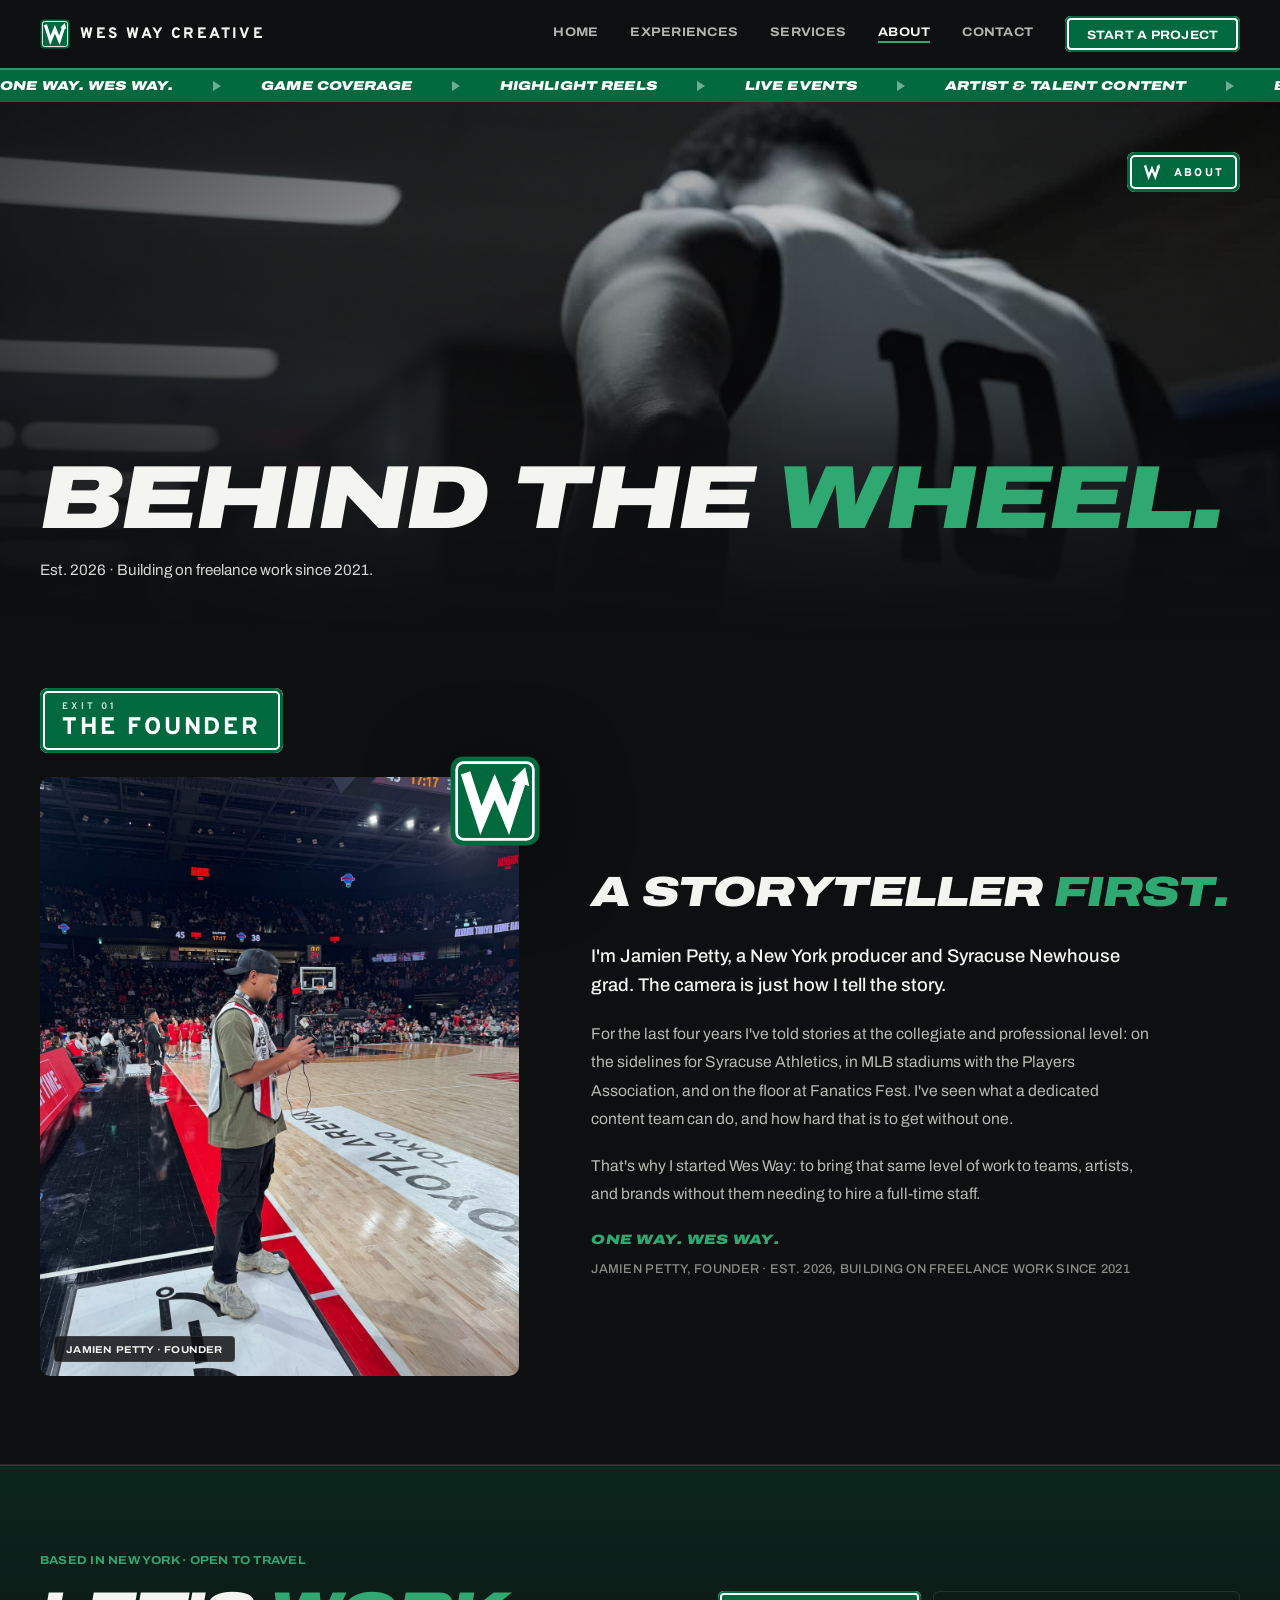
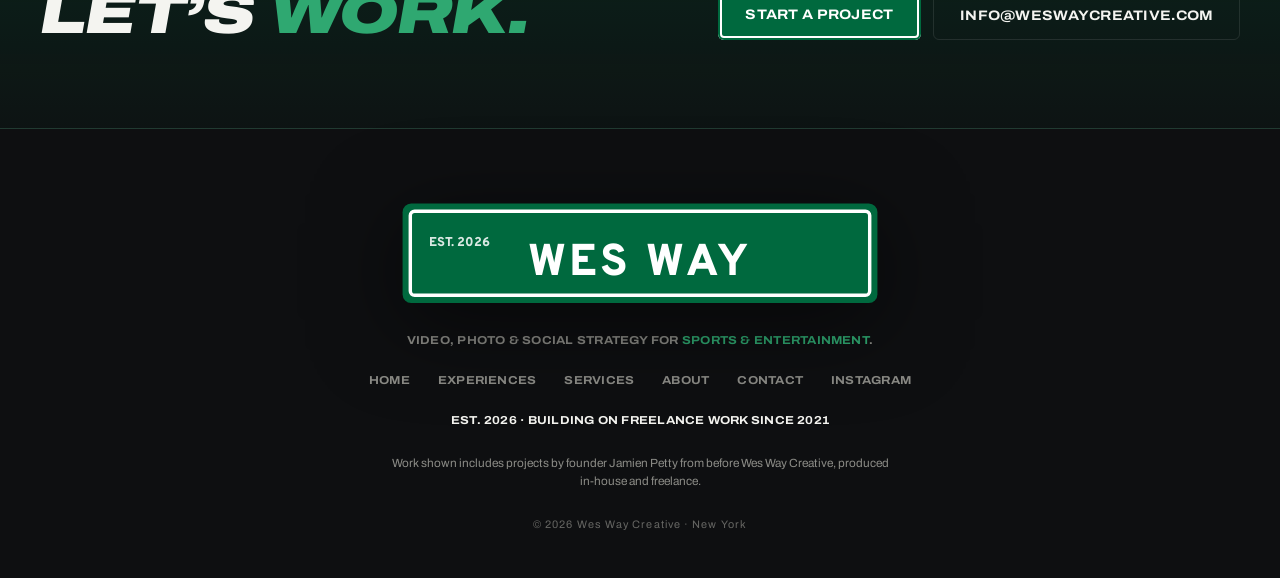
==== commit d72a33f4: "Add files via upload" ====
--- a/about/index.html
+++ b/about/index.html
@@ -1408,7 +1408,8 @@
     .page-head.has-bg { border-bottom: 0; }
     @keyframes bgIn { from { opacity: 0; transform: scale(1.06); } to { opacity: 1; transform: scale(1); } }
     @keyframes riseIn { from { opacity: 0; transform: translateY(18px); } to { opacity: 1; transform: none; } }
-    .page-head.has-bg::before { animation: bgIn 1.4s cubic-bezier(.2,.7,.2,1) both; }
+    .page-head.has-bg::before { opacity: 0; }
+    .page-head.has-bg.bg-ready::before { animation: bgIn 1.4s cubic-bezier(.2,.7,.2,1) both; }
     .page-head > *:not(.ph-sign) { animation: riseIn .9s .25s cubic-bezier(.2,.7,.2,1) both; }
     .page-head .ph-sign { animation: riseIn .9s .5s both; }
     .about-head { display: grid; grid-template-columns: 1.1fr 0.9fr; gap: 3.5rem; align-items: end; border-bottom: 0; padding-bottom: 2rem; }
@@ -1532,17 +1533,11 @@
 </header>
 
 
-<!-- ============ PAGE HEAD (ABOUT) ============ -->
-<section class="page-head about-head">
-  <div class="ah-copy">
-    <p class="page-kicker">About</p>
-    <h1 class="page-title">Behind the <em>wheel.</em></h1>
-    <p class="sec-sub">Jamien Petty &middot; Founder, Wes Way Creative<br>Est. 2026 &middot; Building on freelance work since 2021.</p>
-  </div>
-  <figure class="ah-photo">
-    <img src="/founder.jpg" alt="Jamien Petty, founder of Wes Way Creative, courtside with a camera">
-    <svg class="ah-badge" viewBox="0 0 120 120" aria-hidden="true"><use href="#w-sign"/></svg>
-  </figure>
+<!-- ============ PAGE HEAD ============ -->
+<section class="page-head has-bg" style="--bg:url(/banner-about.jpg);--pos:70% 30%"><span class="ph-sign"><svg viewBox="0 0 120 120" aria-hidden="true"><use href="#w-arrow"/></svg>About</span>
+  <p class="page-kicker">About</p>
+  <h1 class="page-title">Behind the <em>wheel.</em></h1>
+  <p class="sec-sub">Est. 2026 &middot; Building on freelance work since 2021.</p>
 </section>
 
 <!-- ============ FOUNDER ============ -->
@@ -1551,8 +1546,12 @@
     <span class="exit-no">Exit 01</span>
     <span class="exit-name">The Founder</span>
   </div>
-  <div class="founder solo">
-    
+  <div class="founder">
+    <figure class="founder-photo">
+      <img src="/founder.jpg" alt="Jamien Petty, founder of Wes Way Creative, courtside with a camera" loading="lazy">
+      <svg class="founder-badge" viewBox="0 0 120 120" aria-hidden="true"><use href="#w-sign"/></svg>
+      <figcaption>Jamien Petty &middot; Founder</figcaption>
+    </figure>
     <div class="founder-copy">
       <h2>A storyteller <em>first.</em></h2>
       <p class="founder-lead">I'm Jamien Petty, a New York producer and Syracuse Newhouse grad. The camera is just how I tell the story.</p>
@@ -1600,6 +1599,17 @@
 </footer>
 
 <script>
+  // Page banners: fade in once the image has actually loaded
+  (function () {
+    document.querySelectorAll('.page-head.has-bg').forEach(function (el) {
+      var m = (el.getAttribute('style') || '').match(/url\(([^)]+)\)/);
+      var done = function () { el.classList.add('bg-ready'); };
+      if (!m) return done();
+      var img = new Image(); img.onload = done; img.onerror = done; img.src = m[1];
+      if (img.complete) done();
+      setTimeout(done, 4000);
+    });
+  })();
   // Mobile menu
   (function () {
     var hd = document.querySelector('.site-header'), btn = document.querySelector('.nav-toggle');
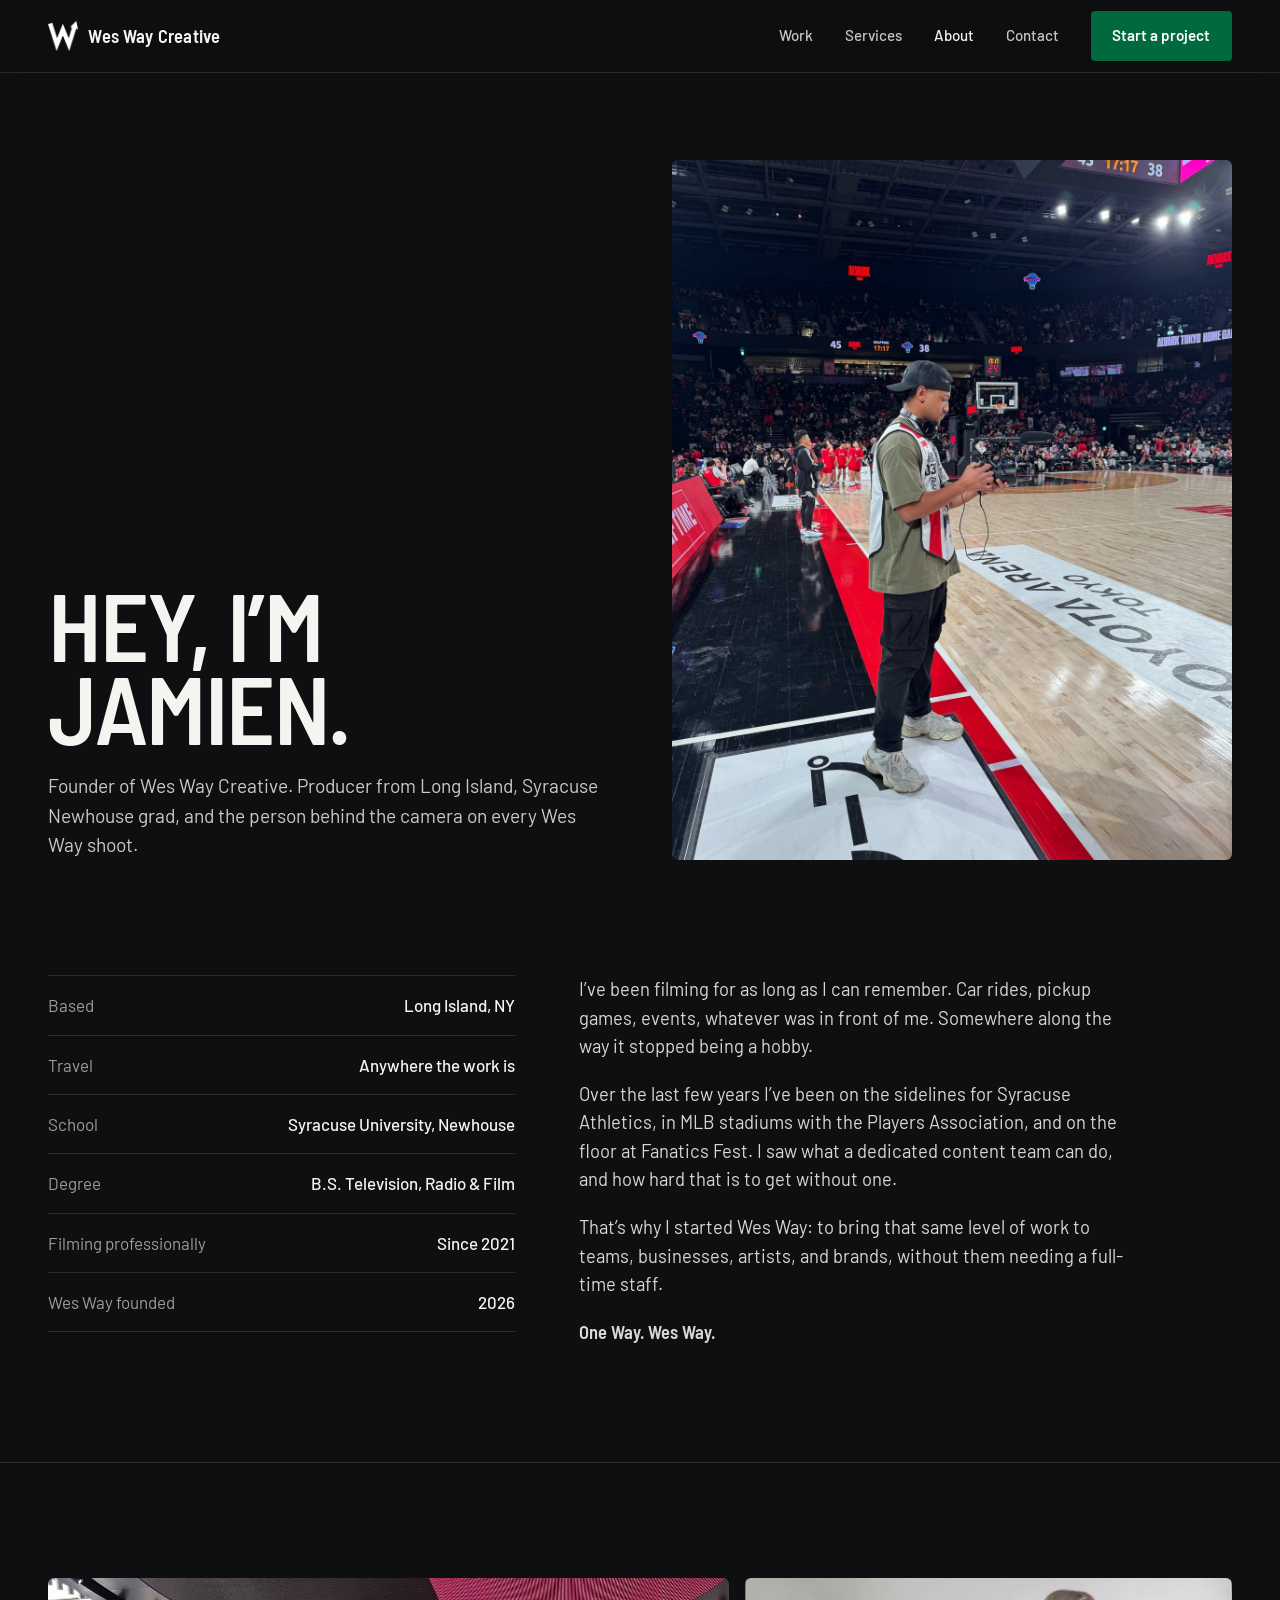
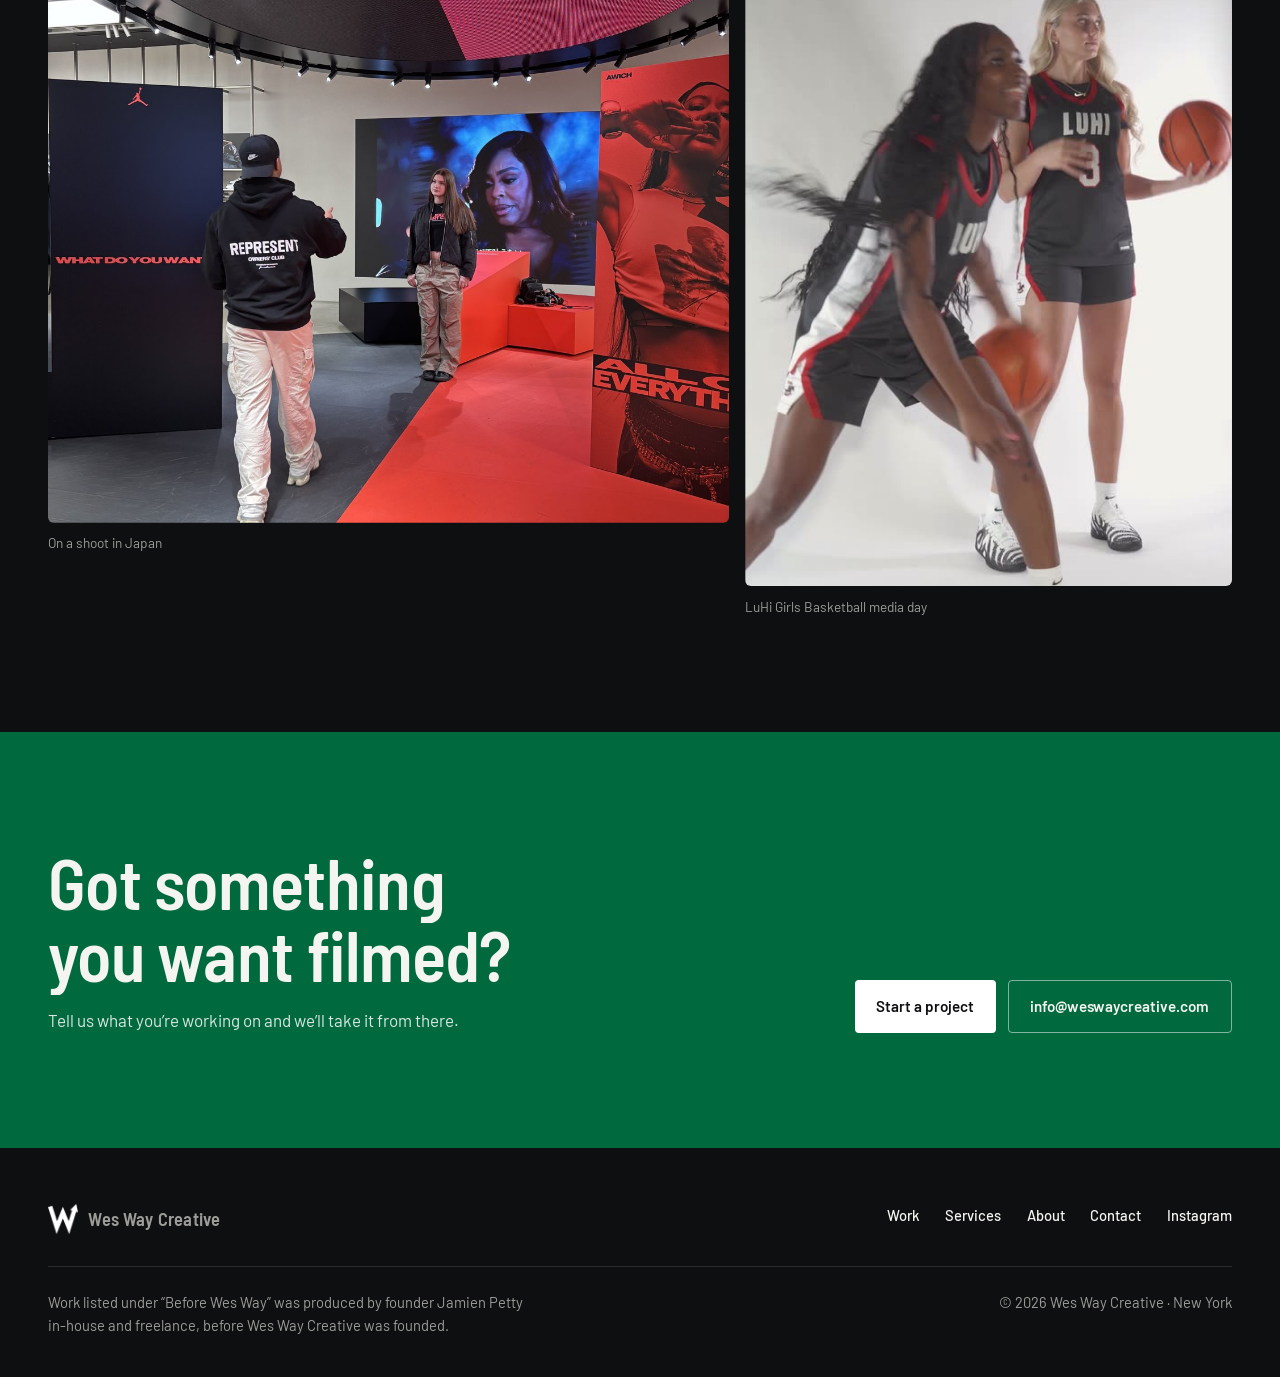
==== commit 022634e5: "Add files via upload" ====
--- a/about/index.html
+++ b/about/index.html
@@ -1,1798 +1,107 @@
 <!DOCTYPE html>
 <html lang="en">
 <head>
-  <meta charset="UTF-8">
-  <meta name="viewport" content="width=device-width, initial-scale=1.0">
-  <title>About · Wes Way Creative</title>
-  <meta name="description" content="Meet Jamien Petty, founder of Wes Way Creative: a New York producer and storyteller building a company for sports and entertainment.">
-  <!-- Link previews (iMessage, Instagram, LinkedIn, X, Slack) -->
-  <meta name="theme-color" content="#0E0F11">
-  <link rel="canonical" href="https://weswaycreative.com/about/">
-  <meta property="og:type" content="website">
-  <meta property="og:site_name" content="Wes Way Creative">
-  <meta property="og:url" content="https://weswaycreative.com/about/">
-  <meta property="og:title" content="About · Wes Way Creative">
-  <meta property="og:description" content="Meet Jamien Petty, founder of Wes Way Creative: a New York producer and storyteller building a company for sports and entertainment.">
-  <meta property="og:image" content="https://weswaycreative.com/og-image.jpg">
-  <meta property="og:image:width" content="1200">
-  <meta property="og:image:height" content="630">
-  <meta property="og:image:alt" content="Wes Way Creative: Content that moves the game.">
-  <meta name="twitter:card" content="summary_large_image">
-  <meta name="twitter:title" content="About · Wes Way Creative">
-  <meta name="twitter:description" content="Meet Jamien Petty, founder of Wes Way Creative: a New York producer and storyteller building a company for sports and entertainment.">
-  <meta name="twitter:image" content="https://weswaycreative.com/og-image.jpg">
-  <link rel="icon" type="image/svg+xml" href="data:image/svg+xml,%3Csvg%20viewBox%3D%220%200%20120%20120%22%20xmlns%3D%22http%3A//www.w3.org/2000/svg%22%3E%3Crect%20x%3D%222%22%20y%3D%222%22%20width%3D%22116%22%20height%3D%22116%22%20rx%3D%2216%22%20fill%3D%22%2300693E%22/%3E%3Crect%20x%3D%2210%22%20y%3D%2210%22%20width%3D%22100%22%20height%3D%22100%22%20rx%3D%229%22%20fill%3D%22none%22%20stroke%3D%22%23fff%22%20stroke-width%3D%223.5%22/%3E%3Cg%20transform%3D%22translate%2810.6%2C5.5%29%22%20fill%3D%22%23fff%22%3E%3Cpolyline%20points%3D%2213%2C24%2031%2C80%2049%2C36%2067%2C80%2083%2C30%22%20fill%3D%22none%22%20stroke%3D%22%23fff%22%20stroke-width%3D%2213%22%20stroke-linecap%3D%22square%22%20stroke-linejoin%3D%22miter%22/%3E%3Cg%20transform%3D%22translate%2886%2C20%29%20rotate%2816.7%29%22%3E%3Cpolygon%20points%3D%220%2C-10%2012%2C12%20-12%2C12%22/%3E%3C/g%3E%3C/g%3E%3C/svg%3E">
-  <link rel="apple-touch-icon" href="/apple-touch-icon.png">
-  <link rel="preconnect" href="https://fonts.googleapis.com">
-  <link rel="preconnect" href="https://fonts.gstatic.com" crossorigin>
-  <link href="https://fonts.googleapis.com/css2?family=Archivo:ital,wdth,wght@0,62..125,100..900;1,62..125,100..900&family=Overpass:wght@700;800&display=swap" rel="stylesheet">
-  <style>
-    :root {
-      --night: #0E0F11;
-      --night-2: #131417;
-      --chalk: #F4F4F0;
-      --green: #00693E;
-      --accent: #2FA871;
-      --grey: #8B8B86;
-      --border: rgba(244,244,240,0.1);
-      --display: 'Archivo', 'Arial Black', sans-serif;
-      --body: 'Archivo', 'Helvetica Neue', Arial, sans-serif;
-    }
-
-    * { margin: 0; padding: 0; box-sizing: border-box; }
-    html { scroll-behavior: smooth; scroll-padding-top: 110px; }
-    @media (prefers-reduced-motion: reduce) {
-      html { scroll-behavior: auto; }
-      *, *::before, *::after { animation: none !important; transition: none !important; }
-    }
-
-    body {
-      background: var(--night);
-      color: var(--chalk);
-      font-family: var(--body);
-      font-weight: 400;
-      -webkit-font-smoothing: antialiased;
-    }
-
-    a:focus-visible, button:focus-visible, input:focus-visible, select:focus-visible, textarea:focus-visible {
-      outline: 2px solid var(--accent);
-      outline-offset: 3px;
-    }
-
-    .sign-txt { font-family: 'Overpass', sans-serif; font-weight: 800; }
-
-    /* ============ FIXED HEADER ============ */
-    .site-header {
-      position: fixed;
-      top: 0; left: 0; right: 0;
-      z-index: 100;
-      background: rgba(14,15,17,0.94);
-      backdrop-filter: blur(8px);
-    }
-
-    .nav {
-      display: flex;
-      justify-content: space-between;
-      align-items: center;
-      gap: 1.5rem;
-      padding: 1rem 2.5rem;
-    }
-
-    .nav-logo {
-      display: flex;
-      align-items: center;
-      gap: 0.65rem;
-      text-decoration: none;
-      color: var(--chalk);
-    }
-
-    .nav-logo svg { width: 30px; height: 30px; display: block; }
-
-    .nav-logo span {
-      font-family: 'Overpass', sans-serif;
-      font-weight: 800;
-      font-size: 0.95rem;
-      letter-spacing: 0.16em;
-    }
-
-    .nav-right { display: flex; align-items: center; gap: 2rem; }
-    .nav-links { display: flex; gap: 2rem; }
-
-    .nav-links a {
-      font-size: 0.7rem;
-      font-weight: 600;
-      letter-spacing: 0.14em;
-      text-transform: uppercase;
-      color: var(--grey);
-      text-decoration: none;
-      transition: color 0.2s;
-    }
-
-    .nav-links a:hover { color: var(--accent); }
-
-    @media (max-width: 900px) { .nav-links { display: none; } }
-    @media (max-width: 480px) {
-      .nav { padding: 0.9rem 1rem; }
-      .nav-logo span { font-size: 0.78rem; letter-spacing: 0.12em; }
-      .nav .sign-btn { padding: 0.6rem 0.9rem 0.5rem; font-size: 0.6rem; }
-    }
-
-    /* Ticker */
-    .ticker-wrap {
-      background: var(--green);
-      overflow: hidden;
-      border-top: 2px solid rgba(255,255,255,0.25);
-    }
-
-    .ticker {
-      display: flex;
-      gap: 2.5rem;
-      white-space: nowrap;
-      padding: 0.55rem 0;
-      width: max-content;
-      animation: ticker 40s linear infinite;
-    }
-
-    .ticker span {
-      font-family: 'Overpass', sans-serif;
-      font-weight: 700;
-      font-size: 0.72rem;
-      letter-spacing: 0.22em;
-      text-transform: uppercase;
-      color: #fff;
-    }
-
-    .ticker span.dot { opacity: 0.45; }
-
-    @keyframes ticker {
-      from { transform: translateX(0); }
-      to { transform: translateX(-50%); }
-    }
-
-    /* ============ EXIT SIGN (section headers) ============ */
-    .exit-sign {
-      display: inline-flex;
-      flex-direction: column;
-      gap: 0.15rem;
-      background: var(--green);
-      border-radius: 8px;
-      padding: 0.8rem 1.4rem 0.7rem;
-      box-shadow: inset 0 0 0 3px var(--green), inset 0 0 0 5px #fff;
-      margin-bottom: 1.5rem;
-    }
-
-    .exit-sign .exit-no {
-      font-family: 'Overpass', sans-serif;
-      font-weight: 700;
-      font-size: 0.6rem;
-      letter-spacing: 0.3em;
-      text-transform: uppercase;
-      color: rgba(255,255,255,0.8);
-    }
-
-    .exit-sign .exit-name {
-      font-family: 'Overpass', sans-serif;
-      font-weight: 800;
-      font-size: clamp(1.1rem, 2.4vw, 1.5rem);
-      letter-spacing: 0.12em;
-      text-transform: uppercase;
-      color: #fff;
-      line-height: 1.1;
-    }
-
-    .sec-lede {
-      font-family: var(--display);
-      text-transform: uppercase;
-      font-size: clamp(1.9rem, 4vw, 3rem);
-      font-weight: 800;
-      letter-spacing: 0.03em;
-      line-height: 1.05;
-      color: var(--chalk);
-      max-width: 820px;
-      margin-bottom: 0.9rem;
-    }
-
-    .sec-lede em { font-style: normal; color: var(--accent); }
-
-    .sec-sub {
-      font-size: 0.95rem;
-      font-weight: 300;
-      color: var(--grey);
-      line-height: 1.75;
-      max-width: 620px;
-      margin-bottom: 3rem;
-    }
-
-    section { padding: 5.5rem 2.5rem; border-bottom: 1px solid var(--border); }
-
-    @media (max-width: 600px) {
-      section { padding: 4rem 1rem; }
-    }
-
-    /* ============ BUTTONS ============ */
-    .sign-btn {
-      display: inline-block;
-      background: var(--green);
-      border: 0;
-      border-radius: 6px;
-      box-shadow: inset 0 0 0 2px var(--green), inset 0 0 0 4px #fff;
-      font-family: 'Overpass', sans-serif;
-      font-weight: 800;
-      font-size: 0.68rem;
-      letter-spacing: 0.18em;
-      text-transform: uppercase;
-      color: #fff;
-      text-decoration: none;
-      padding: 0.75rem 1.35rem 0.65rem;
-      transition: background 0.2s, box-shadow 0.2s;
-      white-space: nowrap;
-      cursor: pointer;
-    }
-
-    .sign-btn:hover {
-      background: var(--accent);
-      box-shadow: inset 0 0 0 2px var(--accent), inset 0 0 0 4px #fff;
-    }
-
-    .sign-btn.big { font-size: 0.78rem; padding: 1rem 1.7rem 0.9rem; }
-
-    .ghost-btn {
-      display: inline-block;
-      border: 1px solid var(--border);
-      border-radius: 6px;
-      font-family: var(--body);
-      font-weight: 600;
-      font-size: 0.68rem;
-      letter-spacing: 0.14em;
-      text-transform: uppercase;
-      color: var(--chalk);
-      text-decoration: none;
-      padding: 0.75rem 1.35rem;
-      transition: border-color 0.2s, color 0.2s;
-      white-space: nowrap;
-    }
-
-    .ghost-btn:hover { border-color: var(--accent); color: var(--accent); }
-    .ghost-btn.big { font-size: 0.74rem; padding: 1rem 1.6rem; }
-
-    /* ============ HERO (full-bleed video) ============ */
-    .hero {
-      position: relative;
-      min-height: 100vh;
-      min-height: 100svh;
-      display: flex;
-      align-items: flex-end;
-      padding: 10rem 2.5rem 5.5rem;
-      overflow: hidden;
-      background: #050506;
-      isolation: isolate;
-    }
-
-    .hero-media { position: absolute; inset: 0; z-index: -2; overflow: hidden; pointer-events: none; }
-
-    .hero-media video {
-      position: absolute; inset: 0;
-      width: 100%; height: 100%;
-      object-fit: cover;
-    }
-
-    /* YouTube fallback, scaled to cover the frame like object-fit */
-    .hero-media iframe {
-      position: absolute;
-      top: 50%; left: 50%;
-      width: max(100vw, 177.78vh);
-      height: max(56.25vw, 100vh);
-      transform: translate(-50%, -50%) scale(1.15);
-      border: 0;
-    }
-
-    .hero::before {
-      content: "";
-      position: absolute; inset: 0;
-      z-index: -1;
-      background:
-        linear-gradient(180deg, rgba(14,15,17,0.55) 0%, rgba(14,15,17,0.05) 30%, rgba(14,15,17,0.35) 60%, rgba(14,15,17,0.96) 100%),
-        linear-gradient(90deg, rgba(14,15,17,0.75) 0%, rgba(14,15,17,0) 65%);
-    }
-
-    .hero-inner { width: 100%; display: flex; justify-content: space-between; align-items: flex-end; gap: 3rem; flex-wrap: wrap; }
-
-    .hero-copy { max-width: 1120px; }
-
-    .hero-eyebrow {
-      display: inline-flex;
-      align-items: center;
-      gap: 0.7rem;
-      font-family: 'Overpass', sans-serif;
-      font-size: 0.68rem;
-      font-weight: 800;
-      letter-spacing: 0.24em;
-      text-transform: uppercase;
-      color: var(--chalk);
-      margin-bottom: 1.4rem;
-    }
-
-    .hero-eyebrow::before {
-      content: "";
-      width: 9px; height: 9px;
-      border-radius: 50%;
-      background: #ff3b30;
-      box-shadow: 0 0 0 4px rgba(255,59,48,0.25);
-      animation: rec 1.6s ease-in-out infinite;
-    }
-
-    @keyframes rec { 50% { opacity: 0.25; } }
-
-    .hero-name {
-      font-family: var(--display);
-      text-transform: uppercase;
-      font-weight: 900;
-      font-size: clamp(3.4rem, 8.2vw, 7.8rem);
-      line-height: 0.84;
-      letter-spacing: -0.005em;
-      color: #fff;
-      margin-bottom: 1.6rem;
-      text-shadow: 0 4px 40px rgba(0,0,0,0.35);
-    }
-
-    .hero-name em { font-style: normal; color: var(--accent); }
-
-    .hero-desc {
-      font-size: 1.08rem;
-      font-weight: 400;
-      color: rgba(244,244,240,0.85);
-      line-height: 1.65;
-      max-width: 540px;
-      margin-bottom: 2.1rem;
-    }
-
-    .hero-desc b { color: #fff; font-weight: 600; }
-
-    .hero-ctas { display: flex; gap: 0.9rem; flex-wrap: wrap; }
-
-    .hero-ctas .ghost-btn { background: rgba(14,15,17,0.45); border-color: rgba(244,244,240,0.35); backdrop-filter: blur(6px); }
-
-    .mileposts { display: flex; gap: 0.8rem; flex-wrap: wrap; }
-
-    .milepost {
-      background: var(--green);
-      border-radius: 6px;
-      box-shadow: inset 0 0 0 2px var(--green), inset 0 0 0 4px #fff;
-      padding: 0.7rem 1.1rem 0.55rem;
-      min-width: 104px;
-    }
-
-    .milepost b {
-      display: block;
-      font-family: 'Overpass', sans-serif;
-      font-weight: 800;
-      font-size: 1.45rem;
-      color: #fff;
-      line-height: 1.1;
-    }
-
-    .milepost i {
-      font-style: normal;
-      font-family: 'Overpass', sans-serif;
-      font-weight: 700;
-      font-size: 0.58rem;
-      letter-spacing: 0.24em;
-      text-transform: uppercase;
-      color: rgba(255,255,255,0.8);
-    }
-
-    @media (max-width: 900px) {
-      .hero { padding: 9rem 1.25rem 3.5rem; min-height: 92svh; }
-      .hero-inner { gap: 2rem; }
-    }
-
-    @media (max-width: 480px) {
-      .hero-desc { font-size: 1rem; }
-      .milepost { min-width: 0; flex: 1; padding: 0.6rem 0.8rem 0.45rem; }
-      .milepost b { font-size: 1.2rem; }
-      .milepost i { font-size: 0.5rem; letter-spacing: 0.16em; }
-    }
-
-    /* ============ TRUSTED BY ============ */
-    .trust {
-      padding: 2.5rem 2.5rem;
-      display: flex;
-      align-items: center;
-      gap: 2.5rem;
-      flex-wrap: wrap;
-    }
-
-    .trust-label {
-      font-family: 'Overpass', sans-serif;
-      font-weight: 700;
-      font-size: 0.62rem;
-      letter-spacing: 0.28em;
-      text-transform: uppercase;
-      color: var(--grey);
-      flex-shrink: 0;
-    }
-
-    .trust-list {
-      display: flex;
-      flex-wrap: wrap;
-      gap: 0.6rem 2.2rem;
-      list-style: none;
-    }
-
-    .trust-list li {
-      font-family: var(--display);
-      text-transform: uppercase;
-      font-weight: 800;
-      font-size: clamp(1.25rem, 2.2vw, 1.6rem);
-      letter-spacing: 0.06em;
-      color: rgba(244,244,240,0.62);
-    }
-
-    @media (max-width: 600px) { .trust { padding: 2rem 1rem; gap: 1rem; } }
-
-    /* ============ SERVICES ============ */
-    .svc-grid {
-      display: grid;
-      grid-template-columns: repeat(3, 1fr);
-      gap: 1px;
-      background: var(--border);
-      border: 1px solid var(--border);
-      border-radius: 10px;
-      overflow: hidden;
-    }
-
-    .svc {
-      background: var(--night);
-      padding: 2rem 1.9rem 2.1rem;
-      display: flex;
-      flex-direction: column;
-      transition: background 0.25s;
-    }
-
-    .svc:hover { background: var(--night-2); }
-
-    .svc-num {
-      align-self: flex-start;
-      background: var(--green);
-      border-radius: 4px;
-      box-shadow: inset 0 0 0 1.5px var(--green), inset 0 0 0 3px #fff;
-      font-family: 'Overpass', sans-serif;
-      font-weight: 800;
-      font-size: 0.72rem;
-      letter-spacing: 0.1em;
-      color: #fff;
-      padding: 0.3rem 0.55rem 0.2rem;
-      margin-bottom: 1.1rem;
-    }
-
-    .svc h3 {
-      font-family: var(--display);
-      text-transform: uppercase;
-      font-size: clamp(1.6rem, 2.6vw, 2.1rem);
-      font-weight: 800;
-      letter-spacing: 0.04em;
-      line-height: 1;
-      color: var(--chalk);
-      margin-bottom: 0.7rem;
-    }
-
-    .svc p {
-      font-size: 0.875rem;
-      font-weight: 300;
-      color: var(--grey);
-      line-height: 1.65;
-      margin-bottom: 1.2rem;
-    }
-
-    .svc-for {
-      margin-top: auto;
-      font-size: 0.66rem;
-      font-weight: 600;
-      letter-spacing: 0.12em;
-      text-transform: uppercase;
-      color: var(--accent);
-    }
-
-    @media (max-width: 1000px) { .svc-grid { grid-template-columns: repeat(2, 1fr); } }
-    @media (max-width: 600px) { .svc-grid { grid-template-columns: 1fr; } }
-
-    /* ============ PACKAGES ============ */
-    .pkg-grid {
-      display: grid;
-      grid-template-columns: repeat(3, 1fr);
-      gap: 1.25rem;
-      align-items: stretch;
-    }
-
-    .pkg {
-      position: relative;
-      border: 1px solid var(--border);
-      border-radius: 12px;
-      padding: 2.1rem 1.9rem 1.9rem;
-      display: flex;
-      flex-direction: column;
-      background: var(--night);
-    }
-
-    .pkg.featured {
-      background: linear-gradient(180deg, rgba(0,105,62,0.22), rgba(0,105,62,0.04) 60%), var(--night);
-      border: 2px solid var(--accent);
-    }
-
-    .pkg-flag {
-      position: absolute;
-      top: -12px; left: 1.9rem;
-      background: var(--accent);
-      color: var(--night);
-      font-family: 'Overpass', sans-serif;
-      font-weight: 800;
-      font-size: 0.6rem;
-      letter-spacing: 0.2em;
-      text-transform: uppercase;
-      padding: 0.35rem 0.7rem 0.25rem;
-      border-radius: 4px;
-    }
-
-    .pkg-kind {
-      font-family: 'Overpass', sans-serif;
-      font-weight: 700;
-      font-size: 0.62rem;
-      letter-spacing: 0.26em;
-      text-transform: uppercase;
-      color: var(--grey);
-      margin-bottom: 0.5rem;
-    }
-
-    .pkg h3 {
-      font-family: var(--display);
-      text-transform: uppercase;
-      font-size: clamp(2rem, 3vw, 2.6rem);
-      font-weight: 800;
-      letter-spacing: 0.03em;
-      line-height: 1;
-      margin-bottom: 0.8rem;
-    }
-
-    .pkg-desc {
-      font-size: 0.875rem;
-      font-weight: 300;
-      color: #b0b0aa;
-      line-height: 1.65;
-      margin-bottom: 1.4rem;
-    }
-
-    .pkg ul {
-      list-style: none;
-      display: flex;
-      flex-direction: column;
-      gap: 0.65rem;
-      margin-bottom: 1.9rem;
-      padding-top: 1.3rem;
-      border-top: 1px solid var(--border);
-    }
-
-    .pkg li {
-      font-size: 0.85rem;
-      color: var(--chalk);
-      line-height: 1.45;
-      padding-left: 1.4rem;
-      position: relative;
-    }
-
-    .pkg li::before {
-      content: "";
-      position: absolute;
-      left: 0; top: 0.42em;
-      width: 0; height: 0;
-      border-top: 5px solid transparent;
-      border-bottom: 5px solid transparent;
-      border-left: 8px solid var(--accent);
-    }
-
-    .pkg .sign-btn, .pkg .ghost-btn { margin-top: auto; text-align: center; }
-
-    .pkg-note {
-      margin-top: 1.75rem;
-      font-size: 0.8rem;
-      font-weight: 300;
-      color: var(--grey);
-    }
-
-    .pkg-note a { color: var(--accent); }
-
-    @media (max-width: 1000px) { .pkg-grid { grid-template-columns: 1fr; max-width: 560px; } }
-
-    /* ============ REEL ============ */
-    .reel-head {
-      display: flex;
-      justify-content: space-between;
-      align-items: flex-start;
-      gap: 1.5rem;
-      flex-wrap: wrap;
-      margin-bottom: 1rem;
-    }
-
-    .reel-frame {
-      position: relative;
-      width: 100%;
-      aspect-ratio: 16/9;
-      background: #000;
-      border-radius: 10px;
-      overflow: hidden;
-    }
-
-    .reel-frame iframe {
-      position: absolute;
-      inset: 0;
-      width: 100%;
-      height: 100%;
-      border: 0;
-    }
-
-    /* ============ RESULTS BOARD ============ */
-    .dest-section { display: grid; grid-template-columns: 0.9fr 1.1fr; gap: 4rem; align-items: center; }
-
-    .dest-board-wrap { display: flex; flex-direction: column; align-items: stretch; }
-
-    .dest-board {
-      background: var(--green);
-      border-radius: 14px;
-      box-shadow: inset 0 0 0 6px var(--green), inset 0 0 0 10px #fff, 0 28px 70px rgba(0,0,0,0.5);
-      padding: 2.2rem 2.4rem 2rem;
-    }
-
-    .dest-row {
-      display: flex;
-      justify-content: space-between;
-      align-items: baseline;
-      gap: 1.5rem;
-      padding: 0.5rem 0;
-    }
-
-    .dest-row .d-name, .dest-row .d-dist {
-      font-family: 'Overpass', sans-serif;
-      font-weight: 800;
-      font-size: clamp(0.95rem, 2vw, 1.35rem);
-      letter-spacing: 0.1em;
-      text-transform: uppercase;
-      color: #fff;
-    }
-
-    .dest-row .d-dist { white-space: nowrap; letter-spacing: 0.06em; }
-
-    .dest-total {
-      margin-top: 12px;
-      background: var(--night);
-      border: 2px solid #fff;
-      border-radius: 10px;
-      display: flex;
-      justify-content: space-between;
-      align-items: baseline;
-      padding: 0.9rem 2.4rem 0.8rem;
-    }
-
-    .dest-total .d-name, .dest-total .d-dist {
-      font-family: 'Overpass', sans-serif;
-      font-weight: 800;
-      font-size: clamp(0.95rem, 2vw, 1.35rem);
-      letter-spacing: 0.1em;
-      text-transform: uppercase;
-      color: var(--chalk);
-    }
-
-    .dest-total .d-dist { color: var(--accent); }
-
-    .dest-caption {
-      margin-top: 1.25rem;
-      font-size: 0.64rem;
-      font-weight: 500;
-      letter-spacing: 0.24em;
-      text-transform: uppercase;
-      color: var(--grey);
-      text-align: center;
-    }
-
-    @media (max-width: 900px) { .dest-section { grid-template-columns: 1fr; gap: 2rem; } }
-    @media (max-width: 600px) {
-      .dest-board { padding: 1.5rem 1.3rem 1.3rem; }
-      .dest-total { padding: 0.8rem 1.3rem 0.7rem; }
-    }
-
-    /* ============ CASE STUDIES ============ */
-    .windex { display: flex; flex-direction: column; }
-
-    .windex-row {
-      display: grid;
-      grid-template-columns: 96px 1fr 220px;
-      gap: 2.5rem;
-      padding: 2.1rem 0;
-      border-top: 1px solid var(--border);
-      align-items: start;
-      transition: border-color 0.25s;
-    }
-
-    .windex-row:hover { border-top-color: var(--accent); }
-
-    .windex-id { display: flex; flex-direction: column; gap: 0.45rem; align-items: flex-start; }
-
-    .windex-num {
-      display: inline-block;
-      background: var(--green);
-      border-radius: 4px;
-      box-shadow: inset 0 0 0 1.5px var(--green), inset 0 0 0 3px #fff;
-      font-family: 'Overpass', sans-serif;
-      font-weight: 800;
-      font-size: 0.78rem;
-      letter-spacing: 0.1em;
-      color: #fff;
-      padding: 0.3rem 0.55rem 0.2rem;
-    }
-
-    .windex-year { font-size: 0.7rem; font-weight: 500; letter-spacing: 0.1em; color: var(--grey); }
-
-    .windex-name {
-      font-family: var(--display);
-      text-transform: uppercase;
-      font-size: clamp(1.5rem, 3vw, 2.2rem);
-      font-weight: 800;
-      letter-spacing: 0.04em;
-      line-height: 1.05;
-      color: var(--chalk);
-      margin-bottom: 0.4rem;
-    }
-
-    .windex-meta {
-      font-size: 0.72rem;
-      font-weight: 600;
-      letter-spacing: 0.08em;
-      text-transform: uppercase;
-      color: var(--accent);
-      margin-bottom: 1rem;
-    }
-
-    .windex-meta .rel {
-      display: inline-block;
-      margin-right: 0.6rem;
-      padding: 0.18rem 0.55rem 0.1rem;
-      border: 1px solid rgba(244,244,240,0.28);
-      border-radius: 3px;
-      font-family: 'Overpass', sans-serif;
-      font-weight: 800;
-      font-size: 0.58rem;
-      letter-spacing: 0.2em;
-      color: var(--chalk);
-      vertical-align: 1px;
-    }
-
-    .windex-wip {
-      color: var(--chalk);
-      border: 1px solid var(--accent);
-      border-radius: 20px;
-      padding: 0.1rem 0.55rem;
-      display: inline-block;
-      white-space: nowrap;
-    }
-
-    .cs-lines { display: grid; gap: 0.55rem; max-width: 600px; margin-bottom: 1rem; }
-
-    .cs-line {
-      display: grid;
-      grid-template-columns: 78px 1fr;
-      gap: 0.9rem;
-      font-size: 0.875rem;
-      font-weight: 300;
-      color: #b0b0aa;
-      line-height: 1.6;
-    }
-
-    .cs-line b {
-      font-family: 'Overpass', sans-serif;
-      font-weight: 700;
-      font-size: 0.6rem;
-      letter-spacing: 0.22em;
-      text-transform: uppercase;
-      color: var(--grey);
-      padding-top: 0.3rem;
-    }
-
-    .windex-tags { display: flex; flex-wrap: wrap; gap: 0.4rem; }
-
-    .windex-tags span {
-      font-size: 0.62rem;
-      font-weight: 500;
-      letter-spacing: 0.08em;
-      text-transform: uppercase;
-      color: var(--grey);
-      border: 1px solid var(--border);
-      border-radius: 2px;
-      padding: 0.2rem 0.55rem;
-    }
-
-    .windex-stats {
-      display: flex;
-      flex-direction: column;
-      gap: 1rem;
-      justify-self: end;
-      text-align: right;
-    }
-
-    .windex-stat b {
-      display: block;
-      font-family: 'Overpass', sans-serif;
-      font-weight: 800;
-      font-size: 1.35rem;
-      color: var(--chalk);
-      line-height: 1.1;
-    }
-
-    .windex-stat i {
-      font-style: normal;
-      font-size: 0.62rem;
-      font-weight: 500;
-      letter-spacing: 0.12em;
-      text-transform: uppercase;
-      color: var(--grey);
-    }
-
-    @media (max-width: 900px) {
-      .windex-row { grid-template-columns: 1fr; gap: 1rem; }
-      .windex-id { flex-direction: row; align-items: center; gap: 0.75rem; }
-      .windex-stats { flex-direction: row; flex-wrap: wrap; gap: 1.5rem 2rem; justify-self: start; text-align: left; }
-    }
-
-    @media (max-width: 480px) {
-      .cs-line { grid-template-columns: 1fr; gap: 0.1rem; }
-    }
-
-    /* ============ PROCESS ============ */
-    .way-grid { display: grid; grid-template-columns: repeat(4, 1fr); }
-
-    .way-step {
-      border-left: 1px solid var(--border);
-      padding: 1.5rem 1.75rem;
-      transition: border-color 0.25s;
-    }
-
-    .way-step:hover { border-left-color: var(--accent); }
-
-    .way-num {
-      display: inline-block;
-      background: var(--green);
-      border-radius: 4px;
-      box-shadow: inset 0 0 0 1.5px var(--green), inset 0 0 0 3px #fff;
-      font-family: 'Overpass', sans-serif;
-      font-weight: 800;
-      font-size: 0.72rem;
-      letter-spacing: 0.1em;
-      color: #fff;
-      padding: 0.3rem 0.55rem 0.2rem;
-      margin-bottom: 0.9rem;
-    }
-
-    .way-step h3 {
-      font-family: var(--display);
-      text-transform: uppercase;
-      font-size: clamp(1.6rem, 3vw, 2.4rem);
-      font-weight: 800;
-      letter-spacing: 0.05em;
-      color: var(--chalk);
-      line-height: 1;
-      margin-bottom: 0.75rem;
-    }
-
-    .way-step p { font-size: 0.85rem; font-weight: 300; color: var(--grey); line-height: 1.65; }
-
-    @media (max-width: 900px) { .way-grid { grid-template-columns: repeat(2, 1fr); row-gap: 1.5rem; } }
-    @media (max-width: 540px) { .way-grid { grid-template-columns: 1fr; } }
-
-    /* ============ PHOTOGRAPHY ============ */
-    .photo-section { padding: 5.5rem 0 0; }
-
-    .photo-head {
-      display: flex;
-      justify-content: space-between;
-      align-items: flex-start;
-      gap: 1.5rem;
-      flex-wrap: wrap;
-      padding: 0 2.5rem 2rem;
-    }
-
-    .photo-grid {
-      columns: 4;
-      column-gap: 4px;
-      padding: 0 4px 4px;
-    }
-
-    .photo-item {
-      break-inside: avoid;
-      margin-bottom: 4px;
-      overflow: hidden;
-      background: var(--night-2);
-      border-radius: 3px;
-    }
-
-    .photo-item img {
-      width: 100%;
-      height: auto;
-      display: block;
-      transition: transform 0.5s ease, filter 0.5s ease;
-      filter: brightness(0.92);
-    }
-
-    .photo-item:hover img { transform: scale(1.03); filter: brightness(1); }
-
-    @media (max-width: 1000px) { .photo-grid { columns: 3; } }
-    @media (max-width: 600px) {
-      .photo-head { padding: 0 1rem 1.5rem; }
-      .photo-grid { columns: 2; }
-    }
-
-    /* ============ FEED ============ */
-    .ig-head {
-      display: flex;
-      justify-content: space-between;
-      align-items: flex-start;
-      gap: 1.5rem;
-      flex-wrap: wrap;
-      margin-bottom: 2rem;
-    }
-
-    .ig-grid { display: grid; grid-template-columns: repeat(4, 1fr); gap: 1rem; }
-
-    .ig-post {
-      border-radius: 6px;
-      overflow: hidden;
-      background: var(--night-2);
-      border: 1px solid var(--border);
-    }
-
-    .ig-post .instagram-media { margin: 0 !important; min-width: unset !important; width: 100% !important; }
-
-    @media (max-width: 1000px) { .ig-grid { grid-template-columns: repeat(2, 1fr); } }
-    @media (max-width: 560px) { .ig-grid { grid-template-columns: 1fr; } }
-
-    /* ============ FOUNDER ============ */
-    .founder {
-      display: grid;
-      grid-template-columns: 0.85fr 1.15fr;
-      gap: 4.5rem;
-      align-items: center;
-    }
-
-    .founder-photo { position: relative; margin: 0; }
-
-    .founder-photo img {
-      width: 100%;
-      aspect-ratio: 4 / 5;
-      object-fit: cover;
-      border-radius: 10px;
-      display: block;
-    }
-
-    .founder-badge {
-      position: absolute;
-      top: -22px; right: -22px;
-      width: 92px; height: 92px;
-      filter: drop-shadow(0 18px 40px rgba(0,0,0,0.55));
-    }
-
-    .founder-photo figcaption {
-      position: absolute;
-      left: 14px; bottom: 14px;
-      background: rgba(14,15,17,0.82);
-      border: 1px solid var(--border);
-      border-radius: 4px;
-      padding: 0.4rem 0.7rem;
-      font-size: 0.62rem;
-      font-weight: 600;
-      letter-spacing: 0.14em;
-      text-transform: uppercase;
-      color: var(--chalk);
-    }
-
-    .founder h2 {
-      font-family: var(--display);
-      text-transform: uppercase;
-      font-weight: 800;
-      font-size: clamp(2.2rem, 4.6vw, 3.8rem);
-      letter-spacing: 0.005em;
-      line-height: 0.92;
-      margin-bottom: 0.6rem;
-    }
-
-    .founder h2 em { font-style: normal; color: var(--accent); }
-
-    .founder-copy { display: flex; flex-direction: column; gap: 1.2rem; }
-
-    .founder-copy p { font-size: 0.98rem; font-weight: 300; color: #a9a9a3; line-height: 1.8; max-width: 560px; }
-
-    .founder-copy p b { color: var(--chalk); font-weight: 500; }
-
-    .founder-copy p.founder-sig {
-      font-family: 'Overpass', sans-serif;
-      font-weight: 800;
-      font-size: 0.7rem;
-      letter-spacing: 0.26em;
-      text-transform: uppercase;
-      color: var(--accent);
-    }
-
-    @media (max-width: 800px) {
-      .founder { grid-template-columns: 1fr; gap: 2.5rem; }
-      .founder-photo { max-width: 440px; }
-      .founder-badge { width: 70px; height: 70px; top: -14px; right: -10px; }
-    }
-
-    /* ============ FAQ ============ */
-    .faq { max-width: 860px; }
-
-    .faq details { border-top: 1px solid var(--border); }
-    .faq details:last-child { border-bottom: 1px solid var(--border); }
-
-    .faq summary {
-      list-style: none;
-      cursor: pointer;
-      display: flex;
-      justify-content: space-between;
-      align-items: center;
-      gap: 1.5rem;
-      padding: 1.35rem 0;
-      font-size: 1rem;
-      font-weight: 500;
-      color: var(--chalk);
-    }
-
-    .faq summary::-webkit-details-marker { display: none; }
-
-    .faq summary::after {
-      content: "+";
-      font-family: 'Overpass', sans-serif;
-      font-weight: 800;
-      font-size: 1.2rem;
-      color: var(--accent);
-      transition: transform 0.2s;
-    }
-
-    .faq details[open] summary::after { transform: rotate(45deg); }
-
-    .faq details p {
-      font-size: 0.9rem;
-      font-weight: 300;
-      color: var(--grey);
-      line-height: 1.75;
-      padding: 0 2.5rem 1.5rem 0;
-      max-width: 700px;
-    }
-
-    /* ============ CONTACT ============ */
-    .contact-section { padding: 6.5rem 2.5rem; }
-
-    .contact-grid {
-      display: grid;
-      grid-template-columns: 0.9fr 1.1fr;
-      gap: 4.5rem;
-      align-items: start;
-    }
-
-    .contact-label {
-      font-family: 'Overpass', sans-serif;
-      font-weight: 700;
-      font-size: 0.68rem;
-      letter-spacing: 0.24em;
-      text-transform: uppercase;
-      color: var(--accent);
-      margin-bottom: 1.25rem;
-    }
-
-    .contact-headline {
-      font-family: var(--display);
-      text-transform: uppercase;
-      font-size: clamp(2.6rem, 6vw, 4.8rem);
-      font-weight: 800;
-      letter-spacing: 0.02em;
-      line-height: 0.95;
-      color: var(--chalk);
-      margin-bottom: 1.5rem;
-    }
-
-    .contact-copy > p {
-      font-size: 0.95rem;
-      font-weight: 300;
-      color: var(--grey);
-      line-height: 1.75;
-      margin-bottom: 2rem;
-      max-width: 440px;
-    }
-
-    .contact-direct { display: flex; flex-direction: column; gap: 0.9rem; }
-
-    .contact-direct a {
-      color: var(--chalk);
-      text-decoration: none;
-      font-size: 0.95rem;
-      display: flex;
-      gap: 0.9rem;
-      align-items: baseline;
-    }
-
-    .contact-direct a span {
-      font-family: 'Overpass', sans-serif;
-      font-weight: 700;
-      font-size: 0.6rem;
-      letter-spacing: 0.22em;
-      text-transform: uppercase;
-      color: var(--grey);
-      width: 72px;
-      flex-shrink: 0;
-    }
-
-    .contact-direct a:hover { color: var(--accent); }
-
-    .inquiry {
-      background: var(--night-2);
-      border: 1px solid var(--border);
-      border-radius: 14px;
-      padding: 2.2rem;
-      display: grid;
-      grid-template-columns: 1fr 1fr;
-      gap: 1.1rem 1.1rem;
-    }
-
-    .inquiry .full { grid-column: 1 / -1; }
-
-    .inquiry label {
-      display: flex;
-      flex-direction: column;
-      gap: 0.45rem;
-      font-family: 'Overpass', sans-serif;
-      font-weight: 700;
-      font-size: 0.6rem;
-      letter-spacing: 0.22em;
-      text-transform: uppercase;
-      color: var(--grey);
-    }
-
-    .inquiry input, .inquiry select, .inquiry textarea {
-      font-family: var(--body);
-      font-size: 0.95rem;
-      font-weight: 400;
-      letter-spacing: 0;
-      text-transform: none;
-      color: var(--chalk);
-      background: var(--night);
-      border: 1px solid rgba(244,244,240,0.16);
-      border-radius: 6px;
-      padding: 0.8rem 0.9rem;
-      width: 100%;
-      transition: border-color 0.2s;
-    }
-
-    .inquiry select { appearance: none; background-image: linear-gradient(45deg, transparent 50%, var(--grey) 50%), linear-gradient(135deg, var(--grey) 50%, transparent 50%); background-position: calc(100% - 18px) 50%, calc(100% - 13px) 50%; background-size: 5px 5px; background-repeat: no-repeat; padding-right: 2.2rem; }
-
-    .inquiry input:focus, .inquiry select:focus, .inquiry textarea:focus { border-color: var(--accent); outline: none; }
-
-    .inquiry textarea { min-height: 110px; resize: vertical; }
-
-    .inquiry-foot {
-      display: flex;
-      justify-content: space-between;
-      align-items: center;
-      gap: 1rem;
-      flex-wrap: wrap;
-    }
-
-    .inquiry-foot small { font-size: 0.74rem; color: var(--grey); font-weight: 300; }
-
-    @media (max-width: 900px) { .contact-grid { grid-template-columns: 1fr; gap: 3rem; } }
-    @media (max-width: 600px) {
-      .contact-section { padding: 4.5rem 1rem; }
-      .inquiry { grid-template-columns: 1fr; padding: 1.4rem; }
-    }
-
-    /* ============ FOOTER ============ */
-    footer {
-      padding: 4.5rem 2.5rem 3rem;
-      display: flex;
-      flex-direction: column;
-      align-items: center;
-      gap: 1.75rem;
-      text-align: center;
-    }
-
-    .blade { width: min(84vw, 480px); filter: drop-shadow(0 18px 44px rgba(0,0,0,0.55)); }
-
-    .footer-motto {
-      font-family: 'Overpass', sans-serif;
-      font-weight: 700;
-      font-size: 0.68rem;
-      letter-spacing: 0.28em;
-      text-transform: uppercase;
-      color: var(--grey);
-    }
-
-    .footer-motto b { color: var(--accent); }
-
-    .footer-links { display: flex; gap: 1.75rem; flex-wrap: wrap; justify-content: center; }
-
-    .footer-links a {
-      font-size: 0.66rem;
-      font-weight: 600;
-      letter-spacing: 0.16em;
-      text-transform: uppercase;
-      color: var(--grey);
-      text-decoration: none;
-    }
-
-    .footer-links a:hover { color: var(--accent); }
-
-    .footer-legal { font-size: 0.68rem; letter-spacing: 0.1em; color: var(--grey); opacity: 0.7; }
-
-    /* ============ ATHLETIC TYPE SYSTEM ============ */
-    /* Display: Archivo expanded black italic */
-    .hero-name, .sec-lede, .svc h3, .pkg h3, .windex-name, .way-step h3, .founder h2, .contact-headline, .trust-list li {
-      font-family: var(--display);
-      font-style: italic;
-      font-stretch: 125%;
-      font-weight: 900;
-      text-transform: uppercase;
-      letter-spacing: -0.02em;
-    }
-    .hero-name em, .sec-lede em, .founder h2 em { font-style: italic; }
-    .hero-name { font-size: clamp(2.1rem, 7.2vw, 6.4rem); line-height: 0.9; margin-bottom: 1.6rem; }
-    .hero-name .outline { color: transparent; -webkit-text-stroke: 2px #fff; }
-    @supports not (-webkit-text-stroke: 1px #fff) { .hero-name .outline { color: #fff; } }
-    .sec-lede { font-size: clamp(1.6rem, 3.3vw, 2.7rem); line-height: 0.98; max-width: 940px; }
-    .svc h3 { font-size: clamp(1.1rem, 1.55vw, 1.4rem); line-height: 1.05; }
-    .pkg h3 { font-size: clamp(1.45rem, 2vw, 1.8rem); line-height: 1; }
-    .windex-name { font-size: clamp(1.25rem, 2.3vw, 1.85rem); line-height: 1.02; }
-    .way-step h3 { font-size: clamp(1.1rem, 1.6vw, 1.4rem); line-height: 1.05; }
-    .founder h2 { font-size: clamp(1.7rem, 3.3vw, 2.7rem); line-height: 0.98; }
-    .contact-headline { font-size: clamp(2rem, 4.6vw, 3.8rem); line-height: 0.95; }
-    .trust-list li { font-weight: 800; font-size: clamp(0.95rem, 1.4vw, 1.15rem); letter-spacing: -0.01em; }
-
-    /* Labels, nav, buttons: Archivo semi-expanded bold, no micro-tracking */
-    .nav-links a, .sign-btn, .ghost-btn, .hero-eyebrow, .svc-for, .pkg-kind, .pkg-flag, .windex-meta, .windex-meta .rel,
-    .cs-line b, .trust-label, .contact-label, .dest-caption, .footer-motto, .footer-links a, .inquiry label,
-    .windex-tags span, .windex-stat i, .windex-year, .contact-direct a span, .hero-cap, .founder-photo figcaption,
-    .founder-copy p.founder-sig, .ticker span, .way-note {
-      font-family: var(--body);
-      font-style: normal;
-      font-stretch: 112%;
-      font-weight: 700;
-      letter-spacing: 0.02em;
-    }
-    .nav-links a { font-size: 0.78rem; color: #b4b4ae; }
-    .sign-btn, .ghost-btn { font-size: 0.76rem; }
-    .sign-btn.big, .ghost-btn.big { font-size: 0.86rem; }
-    .hero-eyebrow { font-size: 0.8rem; }
-    .svc-for, .pkg-kind, .windex-meta, .trust-label, .contact-label, .dest-caption, .footer-motto, .footer-links a { font-size: 0.72rem; }
-    .windex-meta .rel, .pkg-flag, .cs-line b, .inquiry label, .contact-direct a span, .windex-tags span, .windex-stat i, .windex-year { font-size: 0.66rem; }
-    .ticker span { font-style: italic; font-stretch: 125%; font-weight: 900; font-size: 0.8rem; letter-spacing: 0.01em; }
-    .founder-copy p.founder-sig { font-style: italic; font-stretch: 125%; font-weight: 900; font-size: 0.85rem; }
-
-    /* Body copy: regular width, readable weight and contrast */
-    .hero-desc, .sec-sub, .svc p, .pkg-desc, .pkg li, .cs-line, .way-step p, .founder-copy p, .faq details p, .contact-copy > p, .pkg-note {
-      font-family: var(--body);
-      font-stretch: 100%;
-      font-weight: 400;
-    }
-    .sec-sub, .svc p, .pkg-desc, .cs-line, .way-step p, .founder-copy p, .faq details p, .contact-copy > p { color: #b9b9b3; }
-    .faq summary { font-family: var(--body); font-stretch: 112%; font-weight: 700; font-size: 1.02rem; }
-    .windex-stat b { font-family: var(--display); font-style: italic; font-stretch: 125%; font-weight: 900; letter-spacing: -0.02em; }
-
-    /* Hero video: poster shows as a background; the video fades in only once it's actually playing,
-       so iOS never flashes its play button (and Low Power Mode just keeps the still frame) */
-    .hero-media { background-size: cover; background-position: center; }
-    .hero-media video { opacity: 0; transition: opacity 0.6s ease; }
-    .hero-media video.is-playing { opacity: 1; }
-    .hero-media video::-webkit-media-controls,
-    .hero-media video::-webkit-media-controls-panel,
-    .hero-media video::-webkit-media-controls-start-playback-button,
-    .hero-media video::-webkit-media-controls-overlay-play-button { display: none !important; -webkit-appearance: none; opacity: 0 !important; }
-
-    /* Experience strip with descriptors */
-    .trust-list { gap: 1rem 2.4rem; }
-    .trust-list li { display: flex; flex-direction: column; gap: 0.2rem; }
-    .trust-list li small {
-      font-family: var(--body); font-style: normal; font-stretch: 100%; font-weight: 500;
-      font-size: 0.7rem; letter-spacing: 0; text-transform: none; color: var(--grey);
-    }
-    .dest-row .d-name small {
-      display: block; margin-top: 0.15rem;
-      font-family: var(--body); font-weight: 500; font-size: 0.72rem; letter-spacing: 0.02em;
-      text-transform: none; color: rgba(255,255,255,0.72);
-    }
-    .dest-row { align-items: center; }
-
-    /* Founder story */
-    .founder-copy p.founder-lead { font-size: 1.15rem; color: var(--chalk); font-weight: 500; line-height: 1.6; }
-    .founder-copy p.founder-sig span { display: block; margin-top: 0.35rem; font-style: normal; font-stretch: 100%; font-weight: 500; font-size: 0.8rem; color: var(--grey); }
-
-    /* ============ EXPERIENCE WALL (interactive) ============ */
-    .xp { padding: 3.5rem 2.5rem 4rem; }
-    .xp-head { display: flex; justify-content: space-between; align-items: baseline; gap: 1rem; flex-wrap: wrap; margin-bottom: 1.4rem; }
-    .xp-label { font-family: var(--body); font-stretch: 112%; font-weight: 700; font-size: 0.78rem; letter-spacing: 0.02em; text-transform: uppercase; color: var(--grey); }
-    .xp-hint { font-family: var(--body); font-size: 0.78rem; color: var(--grey); }
-    .xp-grid { display: grid; grid-template-columns: repeat(3, 1fr); gap: 1px; background: var(--border); border: 1px solid var(--border); border-radius: 10px; overflow: hidden; }
-    .xp-card {
-      position: relative; overflow: hidden; height: 138px; border: 0; margin: 0; padding: 0;
-      background: var(--night); color: var(--chalk); text-align: left; cursor: pointer; font: inherit;
-    }
-    .xp-front, .xp-back {
-      position: absolute; inset: 0; display: flex; flex-direction: column; justify-content: center;
-      padding: 1.2rem 1.6rem; transition: transform 0.45s cubic-bezier(.2,.8,.2,1), opacity 0.35s ease;
-    }
-    .xp-name {
-      font-family: var(--display); font-style: italic; font-stretch: 125%; font-weight: 900;
-      text-transform: uppercase; letter-spacing: -0.02em; line-height: 1;
-      font-size: clamp(1.15rem, 2vw, 1.7rem); color: var(--chalk);
-    }
-    .xp-desc { margin-top: 0.45rem; font-family: var(--body); font-size: 0.8rem; color: var(--grey); }
-    .xp-back { background: var(--green); transform: translateY(100%); gap: 0.35rem; }
-    .xp-rel {
-      align-self: flex-start; font-family: var(--body); font-stretch: 112%; font-weight: 700; font-size: 0.64rem;
-      text-transform: uppercase; letter-spacing: 0.04em; color: var(--night); background: var(--accent);
-      padding: 0.2rem 0.5rem 0.15rem; border-radius: 3px;
-    }
-    .xp-stat { font-family: var(--body); font-size: 0.85rem; color: rgba(255,255,255,0.85); }
-    .xp-stat b { font-family: var(--display); font-style: italic; font-stretch: 125%; font-weight: 900; font-size: 1.7rem; color: #fff; letter-spacing: -0.02em; }
-    .xp-what { font-family: var(--body); font-size: 0.84rem; line-height: 1.4; color: #fff; }
-    .xp-card:hover .xp-front, .xp-card:focus-visible .xp-front, .xp-card.is-open .xp-front { transform: translateY(-100%); opacity: 0; }
-    .xp-card:hover .xp-back, .xp-card:focus-visible .xp-back, .xp-card.is-open .xp-back { transform: translateY(0); }
-    .xp-card:focus-visible { outline: 2px solid var(--accent); outline-offset: -4px; }
-    @media (hover: none) { .xp-card:hover .xp-front { transform: none; opacity: 1; } .xp-card:hover .xp-back { transform: translateY(100%); }
-      .xp-card.is-open .xp-front { transform: translateY(-100%); opacity: 0; } .xp-card.is-open .xp-back { transform: translateY(0); } }
-    @media (max-width: 900px) { .xp-grid { grid-template-columns: repeat(2, 1fr); } .xp-card:last-child { grid-column: span 2; } }
-    @media (max-width: 600px) { .xp-name { font-size: 1.05rem; font-stretch: 100%; } .xp-stat b { font-size: 1.35rem; } }
-    @media (max-width: 600px) { .xp { padding: 3rem 1rem; } .xp-card { height: 180px; } .xp-front, .xp-back { padding: 1rem; } .xp-desc { font-size: 0.72rem; } .xp-what { font-size: 0.74rem; line-height: 1.35; } }
-    @media (max-width: 340px) { .xp-grid { grid-template-columns: 1fr; } .xp-card:last-child { grid-column: auto; } }
-
-    /* ============ RECENT WORK ============ */
-    .rw-grid { display: grid; grid-template-columns: repeat(3, minmax(0, 360px)); justify-content: center; gap: 1.25rem; }
-    .rw-card { position: relative; display: block; aspect-ratio: 9 / 16; border-radius: 10px; overflow: hidden; background: var(--night-2); border: 1px solid var(--border); }
-    .rw-card video { width: 100%; height: 100%; object-fit: cover; display: block; }
-    .rw-card video::-webkit-media-controls, .rw-card video::-webkit-media-controls-start-playback-button { display: none !important; -webkit-appearance: none; }
-    .rw-go {
-      position: absolute; left: 12px; bottom: 12px; padding: 0.45rem 0.7rem 0.35rem; border-radius: 5px;
-      background: rgba(14,15,17,0.78); color: var(--chalk); font-family: var(--body); font-stretch: 112%; font-weight: 700;
-      font-size: 0.68rem; text-transform: uppercase; letter-spacing: 0.02em; opacity: 0; transform: translateY(6px); transition: opacity .25s, transform .25s;
-    }
-    .rw-card:hover .rw-go, .rw-card:focus-visible .rw-go { opacity: 1; transform: none; }
-    @media (hover: none) { .rw-go { opacity: 1; transform: none; } }
-    .rw-card.is-missing { display: none; }
-    .rw-section.is-empty { display: none; }
-    @media (max-width: 700px) {
-      .rw-grid { grid-template-columns: repeat(3, 72%); overflow-x: auto; scroll-snap-type: x mandatory; padding-bottom: 0.5rem; }
-      .rw-card { scroll-snap-align: start; }
-    }
-
-    /* Est. line */
-    .footer-est { font-family: var(--body); font-stretch: 112%; font-weight: 700; font-size: 0.72rem; color: var(--chalk); letter-spacing: 0.02em; text-transform: uppercase; }
-
-
-    .photo-note { padding: 0 2.5rem 1.6rem; margin-top: -0.6rem; max-width: 760px; font-family: var(--body); font-size: 0.92rem; line-height: 1.6; color: #b9b9b3; }
-    @media (max-width: 600px) { .photo-note { padding: 0 1rem 1.2rem; font-size: 0.85rem; } }
-
-    .footer-note { max-width: 520px; font-family: var(--body); font-size: 0.74rem; line-height: 1.55; color: var(--grey); }
-
-    .stats-note { margin-top: 0.7rem; max-width: 460px; font-family: var(--body); font-size: 0.74rem; line-height: 1.45; color: rgba(244,244,240,0.72); }
-
-    /* Icons drawn in CSS/SVG so phones don't swap them for emoji */
-    .ico-arr { width: 0.78em; height: 0.78em; margin-left: 0.4em; vertical-align: -0.02em; display: inline-block; }
-    .ticker span.dot {
-      display: inline-block; width: 0; height: 0; align-self: center; opacity: 0.45;
-      border-top: 0.32rem solid transparent; border-bottom: 0.32rem solid transparent; border-left: 0.5rem solid #fff;
-    }
-
-    /* Inquiry form extras */
-    .field-err { min-height: 1em; font-family: var(--body); font-size: 0.72rem; font-weight: 600; text-transform: none; letter-spacing: 0; color: #ff8a80; }
-    .inquiry input[aria-invalid="true"] { border-color: #ff8a80; }
-    .inquiry .hp { position: absolute; left: -9999px; width: 1px; height: 1px; opacity: 0; }
-    #formStatus a { color: var(--accent); }
-    .sign-btn:disabled { opacity: 0.6; cursor: wait; }
-    .form-done { padding: 1rem 0; }
-    .form-done-t { font-family: var(--display); font-style: italic; font-stretch: 125%; font-weight: 900; text-transform: uppercase; font-size: 1.8rem; margin-bottom: 0.6rem; color: var(--accent); }
-    .form-done p { font-family: var(--body); color: #cfcfc9; line-height: 1.6; }
-
-    /* ============ MULTI-PAGE ============ */
-    .nav-links a[aria-current="page"] { color: var(--chalk); box-shadow: inset 0 -2px 0 var(--accent); padding-bottom: 4px; }
-    .page-head { padding: 11rem 2.5rem 3rem; }
-    .page-kicker { font-family: var(--body); font-stretch: 112%; font-weight: 700; font-size: 0.78rem; text-transform: uppercase; letter-spacing: 0.02em; color: var(--accent); margin-bottom: 1rem; }
-    .page-title { font-family: var(--display); font-style: italic; font-stretch: 125%; font-weight: 900; text-transform: uppercase; letter-spacing: -0.02em; line-height: 0.9; font-size: clamp(2.6rem, 7vw, 6rem); margin-bottom: 1.2rem; }
-    .page-title em { color: var(--accent); font-style: italic; }
-    .page-head .sec-sub { margin-bottom: 0; }
-    .page-head.has-bg { position: relative; isolation: isolate; min-height: 72vh; display: flex; flex-direction: column; justify-content: flex-end; padding-bottom: 4rem; overflow: hidden; }
-    .page-head.has-bg::before { content: ""; position: absolute; inset: 0; z-index: -2; background: var(--bg) var(--pos) / cover no-repeat; }
-    .page-head.has-bg::after { content: ""; position: absolute; inset: 0; z-index: -1; background: linear-gradient(180deg, rgba(14,15,17,.55) 0%, rgba(14,15,17,.15) 35%, rgba(14,15,17,.6) 70%, rgba(14,15,17,1) 100%), linear-gradient(90deg, rgba(14,15,17,.7), rgba(14,15,17,0) 70%); }
-    .page-head.has-bg .sec-sub { color: rgba(244,244,240,.88); }
-    .page-head.has-bg { border-bottom: 0; }
-    @keyframes bgIn { from { opacity: 0; transform: scale(1.06); } to { opacity: 1; transform: scale(1); } }
-    @keyframes riseIn { from { opacity: 0; transform: translateY(18px); } to { opacity: 1; transform: none; } }
-    .page-head.has-bg::before { opacity: 0; }
-    .page-head.has-bg.bg-ready::before { animation: bgIn 1.4s cubic-bezier(.2,.7,.2,1) both; }
-    .page-head > *:not(.ph-sign) { animation: riseIn .9s .25s cubic-bezier(.2,.7,.2,1) both; }
-    .page-head .ph-sign { animation: riseIn .9s .5s both; }
-    .about-head { display: grid; grid-template-columns: 1.1fr 0.9fr; gap: 3.5rem; align-items: end; border-bottom: 0; padding-bottom: 2rem; }
-    .about-head .ah-copy { padding-bottom: 1rem; }
-    .ah-photo { position: relative; margin: 0; animation: bgIn 1.2s cubic-bezier(.2,.7,.2,1) both !important; }
-    .ah-photo img { width: 100%; aspect-ratio: 4 / 5; object-fit: cover; border-radius: 12px; display: block; }
-    .ah-badge { position: absolute; top: -22px; left: -22px; width: 90px; height: 90px; filter: drop-shadow(0 16px 36px rgba(0,0,0,.55)); }
-    .founder.solo { grid-template-columns: 1fr; max-width: 820px; }
-    @media (max-width: 800px) { .about-head { grid-template-columns: 1fr; gap: 2rem; } .ah-photo { order: -1; max-width: 460px; } .ah-badge { width: 64px; height: 64px; top: -12px; left: -8px; } }
-    @media (prefers-reduced-motion: reduce) { .page-head.has-bg::before, .page-head > *, .ah-photo { animation: none !important; } }
-    .page-head.has-bg + section { padding-top: 2.5rem; }
-    .page-head.has-bg .page-kicker { display: none; }
-    .page-head.has-bg::before { -webkit-mask-image: linear-gradient(180deg, #000 60%, transparent 100%); mask-image: linear-gradient(180deg, #000 60%, transparent 100%); }
-    .page-head .ph-sign { position: absolute; top: 9.5rem; right: 2.5rem; background: var(--green); border-radius: 8px; box-shadow: inset 0 0 0 3px var(--green), inset 0 0 0 5px #fff; padding: .6rem 1rem .5rem; font-family: 'Overpass', sans-serif; font-weight: 800; font-size: .7rem; letter-spacing: .2em; color: #fff; text-transform: uppercase; display: flex; align-items: center; gap: .55rem; }
-    .page-head .ph-sign svg { width: 22px; height: 22px; }
-    @media (max-width: 600px) { .page-head.has-bg { min-height: 62vh; padding-bottom: 2.5rem; } .page-head .ph-sign { top: 7.5rem; right: 1rem; } }
-    .page-first { padding-top: 10rem; }
-    @media (max-width: 600px) { .page-head { padding: 8.5rem 1rem 2rem; } .page-first { padding-top: 8rem; } }
-
-    .intro-grid { display: grid; grid-template-columns: 1fr 1fr; gap: 3rem; align-items: end; }
-    .intro-copy p { font-family: var(--body); font-size: 1.05rem; line-height: 1.75; color: #b9b9b3; margin-bottom: 1.5rem; }
-    .intro-links { display: flex; gap: 0.8rem; flex-wrap: wrap; }
-    @media (max-width: 800px) { .intro-grid { grid-template-columns: 1fr; gap: 1.5rem; } }
-
-    .teaser-head { display: flex; justify-content: space-between; align-items: flex-start; gap: 1rem; flex-wrap: wrap; margin-bottom: 1.5rem; }
-    .teaser-head .exit-sign { margin-bottom: 0; }
-    .svc-link { text-decoration: none; color: inherit; }
-    .svc-link:hover .svc-for { text-decoration: underline; }
-    .teaser-grid .svc-for::after { content: ""; display: inline-block; width: 0; height: 0; margin-left: 0.4rem; border-top: 4px solid transparent; border-bottom: 4px solid transparent; border-left: 6px solid var(--accent); vertical-align: 1px; }
-
-    .ft-card { display: grid; grid-template-columns: 320px 1fr; gap: 3rem; align-items: center; text-decoration: none; color: inherit; border: 1px solid var(--border); border-radius: 12px; overflow: hidden; background: var(--night-2); transition: border-color .25s; }
-    .ft-card:hover { border-color: var(--accent); }
-    .ft-card img { width: 100%; height: 100%; aspect-ratio: 4 / 5; object-fit: cover; display: block; }
-    .ft-copy { padding: 2rem 2.5rem 2rem 0; }
-    .ft-kicker { font-family: var(--body); font-stretch: 112%; font-weight: 700; font-size: 0.74rem; text-transform: uppercase; color: var(--accent); margin-bottom: 0.8rem; }
-    .ft-copy h2 { font-family: var(--display); font-style: italic; font-stretch: 125%; font-weight: 900; text-transform: uppercase; letter-spacing: -0.02em; font-size: clamp(1.8rem, 3.4vw, 2.8rem); line-height: 0.95; margin-bottom: 1rem; }
-    .ft-copy h2 em { color: var(--accent); }
-    .ft-copy p { font-family: var(--body); color: #b9b9b3; font-size: 1rem; line-height: 1.6; margin-bottom: 1.5rem; }
-    @media (max-width: 760px) { .ft-card { grid-template-columns: 1fr; gap: 0; } .ft-card img { aspect-ratio: 16 / 10; } .ft-copy { padding: 1.5rem; } }
-
-    .cta-band { background: linear-gradient(180deg, rgba(0,105,62,0.25), rgba(0,105,62,0.05)); border-top: 1px solid rgba(47,168,113,0.35); }
-    .cta-inner { display: flex; justify-content: space-between; align-items: flex-end; gap: 2rem; flex-wrap: wrap; }
-    .cta-title { font-family: var(--display); font-style: italic; font-stretch: 125%; font-weight: 900; text-transform: uppercase; letter-spacing: -0.02em; font-size: clamp(2rem, 4.6vw, 3.8rem); line-height: 0.92; }
-    .cta-title em { color: var(--accent); }
-    .cta-actions { display: flex; gap: 0.8rem; flex-wrap: wrap; }
-    @media (max-width: 600px) { .cta-actions .ghost-btn.big { font-size: 0.7rem; } }
-
-    /* mobile menu */
-    .nav-toggle { display: none; background: none; border: 1px solid var(--border); border-radius: 6px; width: 42px; height: 38px; cursor: pointer; padding: 0 10px; flex-direction: column; justify-content: center; gap: 6px; }
-    .nav-toggle span { display: block; height: 2px; background: var(--chalk); border-radius: 2px; }
-    @media (max-width: 900px) {
-      .nav-toggle { display: flex; }
-      .nav-links { position: fixed; top: var(--hdr, 100px); left: 0; right: 0; z-index: 300; display: none; flex-direction: column; gap: 0; background: #0E0F11; box-shadow: 0 20px 40px rgba(0,0,0,0.6); border-top: 1px solid var(--border); border-bottom: 1px solid var(--border); padding: 0.5rem 1.25rem 1rem; }
-      .nav-links a { padding: 0.95rem 0; font-size: 0.95rem; border-bottom: 1px solid var(--border); }
-      .nav-links a[aria-current="page"] { box-shadow: none; color: var(--accent); }
-      .site-header.menu-open .nav-links { display: flex; }
-      .nav { position: relative; }
-    }
-    @media (max-width: 480px) { .nav-right { gap: 0.6rem; } .nav-logo span { display: none; } }
-  </style>
+<meta charset="UTF-8">
+<meta name="viewport" content="width=device-width, initial-scale=1.0">
+<title>About · Wes Way Creative</title>
+<meta name="description" content="Meet Jamien Petty, founder of Wes Way Creative: a Long Island producer and Syracuse Newhouse grad.">
+<meta name="theme-color" content="#0E0F11">
+<link rel="canonical" href="https://weswaycreative.com/about/">
+<meta property="og:type" content="website">
+<meta property="og:site_name" content="Wes Way Creative">
+<meta property="og:url" content="https://weswaycreative.com/about/">
+<meta property="og:title" content="About">
+<meta property="og:description" content="Meet Jamien Petty, founder of Wes Way Creative: a Long Island producer and Syracuse Newhouse grad.">
+<meta property="og:image" content="https://weswaycreative.com/og-image.jpg">
+<meta property="og:image:width" content="1200">
+<meta property="og:image:height" content="630">
+<meta name="twitter:card" content="summary_large_image">
+<meta name="twitter:image" content="https://weswaycreative.com/og-image.jpg">
+<link rel="icon" type="image/png" href="/w-mark.png">
+<link rel="apple-touch-icon" href="/apple-touch-icon.png">
+<link rel="preload" href="/fonts/barlow-semi-condensed-latin-600-normal.woff2" as="font" type="font/woff2" crossorigin>
+<link rel="stylesheet" href="/site.css">
 </head>
 <body>
 
-<!-- W-arrow glyph + sign panel defs -->
-<svg width="0" height="0" style="position:absolute" aria-hidden="true">
-  <defs>
-    <g id="w-arrow">
-      <polyline points="13,24 31,80 49,36 67,80 83,30" fill="none" stroke="currentColor" stroke-width="13" stroke-linecap="square" stroke-linejoin="miter"/>
-      <g transform="translate(86,20) rotate(16.7)">
-        <polygon points="0,-10 12,12 -12,12" fill="currentColor"/>
-      </g>
-    </g>
-    <g id="w-sign">
-      <rect x="2" y="2" width="116" height="116" rx="16" fill="#00693E"/>
-      <rect x="10" y="10" width="100" height="100" rx="9" fill="none" stroke="#FFFFFF" stroke-width="3.5"/>
-      <g transform="translate(10.6,5.5)" color="#FFFFFF"><use href="#w-arrow"/></g>
-    </g>
-  </defs>
-</svg>
-
-<header class="site-header">
-  <nav class="nav">
-    <a href="/" class="nav-logo" aria-label="Wes Way Creative, home">
-      <svg viewBox="0 0 120 120" aria-hidden="true"><use href="#w-sign"/></svg>
-      <span>WES WAY CREATIVE</span>
-    </a>
-    <div class="nav-right">
-      <button class="nav-toggle" type="button" aria-label="Menu" aria-expanded="false"><span></span><span></span></button>
-      <div class="nav-links">
-        <a href="/">Home</a>
-        <a href="/experiences/">Experiences</a>
-        <a href="/services/">Services</a>
-        <a href="/about/" aria-current="page">About</a>
-        <a href="/contact/">Contact</a>
-      </div>
-      <a href="/contact/" class="sign-btn">Start a Project</a>
-    </div>
-  </nav>
-  <div class="ticker-wrap" aria-hidden="true">
-    <div class="ticker">
-      <span>One Way. Wes Way.</span><span class="dot" aria-hidden="true"></span>
-      <span>Game Coverage</span><span class="dot" aria-hidden="true"></span>
-      <span>Highlight Reels</span><span class="dot" aria-hidden="true"></span>
-      <span>Live Events</span><span class="dot" aria-hidden="true"></span>
-      <span>Artist &amp; Talent Content</span><span class="dot" aria-hidden="true"></span><span>Brand Films</span><span class="dot" aria-hidden="true"></span>
-      <span>Photography</span><span class="dot" aria-hidden="true"></span>
-      <span>Social Strategy</span><span class="dot" aria-hidden="true"></span>
-      <span>Monthly Retainers</span><span class="dot" aria-hidden="true"></span>
-      <span>New York Based &middot; Available Anywhere</span><span class="dot" aria-hidden="true"></span>
-      <span>One Way. Wes Way.</span><span class="dot" aria-hidden="true"></span>
-      <span>Game Coverage</span><span class="dot" aria-hidden="true"></span>
-      <span>Highlight Reels</span><span class="dot" aria-hidden="true"></span>
-      <span>Live Events</span><span class="dot" aria-hidden="true"></span>
-      <span>Artist &amp; Talent Content</span><span class="dot" aria-hidden="true"></span><span>Brand Films</span><span class="dot" aria-hidden="true"></span>
-      <span>Photography</span><span class="dot" aria-hidden="true"></span>
-      <span>Social Strategy</span><span class="dot" aria-hidden="true"></span>
-      <span>Monthly Retainers</span><span class="dot" aria-hidden="true"></span>
-      <span>New York Based &middot; Available Anywhere</span><span class="dot" aria-hidden="true"></span>
-    </div>
+<header class="site-header solid" id="top">
+  <div class="wrap nav">
+    <a href="/" class="brand" aria-label="Wes Way Creative home"><img src="/w-mark.png" alt="">Wes Way Creative</a>
+    <button class="menu-btn" aria-label="Open menu" aria-expanded="false" aria-controls="navLinks"><span></span><span></span><span></span></button>
+    <nav class="nav-links" id="navLinks">
+      <a href="/experiences/">Work</a>
+      <a href="/services/">Services</a>
+      <a href="/about/" aria-current="page">About</a>
+      <a href="/contact/">Contact</a>
+      <a href="/contact/" class="btn btn-green">Start a project</a>
+    </nav>
   </div>
 </header>
 
-
-<!-- ============ PAGE HEAD ============ -->
-<section class="page-head has-bg" style="--bg:url(/banner-about.jpg);--pos:70% 30%"><span class="ph-sign"><svg viewBox="0 0 120 120" aria-hidden="true"><use href="#w-arrow"/></svg>About</span>
-  <p class="page-kicker">About</p>
-  <h1 class="page-title">Behind the <em>wheel.</em></h1>
-  <p class="sec-sub">Est. 2026 &middot; Building on freelance work since 2021.</p>
+<main>
+<section class="about-hero wrap">
+  <div>
+    <h1 class="page-title split">Hey, I&rsquo;m Jamien.</h1>
+    <p class="page-lede reveal">Founder of Wes Way Creative. Producer from Long Island, Syracuse Newhouse grad, and the person behind the camera on every Wes Way shoot.</p>
+  </div>
+  <div class="wipe" style="border-radius:6px"><img src="/founder.jpg" alt="Jamien Petty courtside with a camera"></div>
 </section>
 
-<!-- ============ FOUNDER ============ -->
-<section id="about">
-  <div class="exit-sign">
-    <span class="exit-no">Exit 01</span>
-    <span class="exit-name">The Founder</span>
-  </div>
-  <div class="founder">
-    <figure class="founder-photo">
-      <img src="/founder.jpg" alt="Jamien Petty, founder of Wes Way Creative, courtside with a camera" loading="lazy">
-      <svg class="founder-badge" viewBox="0 0 120 120" aria-hidden="true"><use href="#w-sign"/></svg>
-      <figcaption>Jamien Petty &middot; Founder</figcaption>
-    </figure>
-    <div class="founder-copy">
-      <h2>A storyteller <em>first.</em></h2>
-      <p class="founder-lead">I'm Jamien Petty, a New York producer and Syracuse Newhouse grad. The camera is just how I tell the story.</p>
-      <p>For the last four years I've told stories at the collegiate and professional level: on the sidelines for Syracuse Athletics, in MLB stadiums with the Players Association, and on the floor at Fanatics Fest. I've seen what a dedicated content team can do, and how hard that is to get without one.</p>
-      <p>That's why I started Wes Way: to bring that same level of work to teams, artists, and brands without them needing to hire a full-time staff.</p>
-      <p class="founder-sig">One Way. Wes Way.<span>Jamien Petty, Founder &middot; Est. 2026, building on freelance work since 2021</span></p>
+<section>
+  <div class="wrap story">
+    <ul class="facts stagger">
+      <li><span>Based</span><b>Long Island, NY</b></li>
+      <li><span>Travel</span><b>Anywhere the work is</b></li>
+      <li><span>School</span><b>Syracuse University, Newhouse</b></li>
+      <li><span>Degree</span><b>B.S. Television, Radio &amp; Film</b></li>
+      <li><span>Filming professionally</span><b>Since 2021</b></li>
+      <li><span>Wes Way founded</span><b>2026</b></li>
+    </ul>
+    <div class="story-copy reveal">
+      <p>I&rsquo;ve been filming for as long as I can remember. Car rides, pickup games, events, whatever was in front of me. Somewhere along the way it stopped being a hobby.</p>
+      <p>Over the last few years I&rsquo;ve been on the sidelines for Syracuse Athletics, in MLB stadiums with the Players Association, and on the floor at Fanatics Fest. I saw what a dedicated content team can do, and how hard that is to get without one.</p>
+      <p>That&rsquo;s why I started Wes Way: to bring that same level of work to teams, businesses, artists, and brands, without them needing a full-time staff.</p>
+      <p class="sig">One Way. Wes Way.</p>
     </div>
   </div>
 </section>
 
-<!-- ============ CTA BAND ============ -->
-<section class="cta-band">
-  <div class="cta-inner">
+<section class="rule">
+  <div class="wrap photo-pair">
+    <figure><div class="wipe" style="border-radius:6px"><img src="/jay-1.jpg" alt="Jamien Petty filming inside a Jordan Brand store in Japan" loading="lazy"></div><figcaption>On a shoot in Japan</figcaption></figure>
+    <figure><div class="wipe" style="border-radius:6px"><img src="/recent-8.jpg" alt="LuHi Girls Basketball media day" loading="lazy"></div><figcaption>LuHi Girls Basketball media day</figcaption></figure>
+  </div>
+</section>
+
+<section class="cta">
+  <div class="wrap">
     <div>
-      <p class="contact-label">Based in New York &middot; Open to travel</p>
-      <h2 class="cta-title">Let&rsquo;s <em>work.</em></h2>
+      <h2 class="split">Got something you want filmed?</h2>
+      <p>Tell us what you&rsquo;re working on and we&rsquo;ll take it from there.</p>
     </div>
-    <div class="cta-actions">
-      <a href="/contact/" class="sign-btn big">Start a Project</a>
-      <a href="mailto:info@weswaycreative.com" class="ghost-btn big">info@weswaycreative.com</a>
+    <div class="btns">
+      <a href="/contact/" class="btn btn-white">Start a project</a>
+      <a href="mailto:info@weswaycreative.com" class="btn btn-line">info@weswaycreative.com</a>
     </div>
   </div>
 </section>
+</main>
 
-<!-- ============ FOOTER ============ -->
 <footer>
-  <svg class="blade" viewBox="0 0 560 122" aria-label="Wes Way blade sign, established 2026">
-    <rect x="3" y="3" width="554" height="116" rx="10" fill="#00693E"/>
-    <rect x="12" y="12" width="536" height="98" rx="5" fill="none" stroke="#FFFFFF" stroke-width="4"/>
-    <text class="sign-txt" x="34" y="52" font-size="15" fill="#FFFFFF" opacity=".85">EST. 2026</text>
-    <text class="sign-txt" x="280" y="86" text-anchor="middle" font-size="52" letter-spacing="4" fill="#FFFFFF">WES WAY</text>
-  </svg>
-  <p class="footer-motto">Video, photo &amp; social strategy for <b>sports &amp; entertainment</b>.</p>
-  <div class="footer-links">
-    <a href="/">Home</a>
-    <a href="/experiences/">Experiences</a>
-    <a href="/services/">Services</a>
-    <a href="/about/">About</a>
-    <a href="/contact/">Contact</a>
-    <a href="https://www.instagram.com/wwaycreative/" target="_blank" rel="noopener">Instagram</a>
+  <div class="wrap">
+    <div class="foot-top">
+      <a href="/" class="brand"><img src="/w-mark.png" alt="">Wes Way Creative</a>
+      <nav class="foot-links">
+        <a href="/experiences/">Work</a><a href="/services/">Services</a><a href="/about/">About</a><a href="/contact/">Contact</a>
+        <a href="https://www.instagram.com/wwaycreative/" target="_blank" rel="noopener">Instagram</a>
+      </nav>
+    </div>
+    <div class="foot-bottom">
+      <p>Work listed under &ldquo;Before Wes Way&rdquo; was produced by founder Jamien Petty in-house and freelance, before Wes Way Creative was founded.</p>
+      <p>&copy; 2026 Wes Way Creative &middot; New York</p>
+    </div>
   </div>
-  <p class="footer-est">Est. 2026 &middot; Building on freelance work since 2021</p>
-  <p class="footer-note">Work shown includes projects by founder Jamien Petty from before Wes Way Creative, produced in&#8209;house and freelance.</p>
-  <p class="footer-legal">&copy; 2026 Wes Way Creative &middot; New York</p>
 </footer>
-
-<script>
-  // Page banners: fade in once the image has actually loaded
-  (function () {
-    document.querySelectorAll('.page-head.has-bg').forEach(function (el) {
-      var m = (el.getAttribute('style') || '').match(/url\(([^)]+)\)/);
-      var done = function () { el.classList.add('bg-ready'); };
-      if (!m) return done();
-      var img = new Image(); img.onload = done; img.onerror = done; img.src = m[1];
-      if (img.complete) done();
-      setTimeout(done, 4000);
-    });
-  })();
-  // Mobile menu
-  (function () {
-    var hd = document.querySelector('.site-header'), btn = document.querySelector('.nav-toggle');
-    if (!hd || !btn) return;
-    btn.addEventListener('click', function () { document.documentElement.style.setProperty('--hdr', hd.offsetHeight + 'px'); var o = hd.classList.toggle('menu-open'); btn.setAttribute('aria-expanded', o ? 'true' : 'false'); });
-  })();
-  // Contact page: pre-select package from ?pkg=
-  (function () {
-    var sel = document.getElementById('need'); if (!sel) return;
-    var m = location.search.match(/[?&]pkg=([^&]+)/);
-    if (m) { var v = decodeURIComponent(m[1].replace(/\+/g, ' ')); [].forEach.call(sel.options, function (o) { if (o.text === v) sel.value = v; }); }
-  })();
-
-  // Hero background video: the still frame shows until the video is actually playing,
-  // and again whenever the browser pauses it (tab switch, Low Power Mode) — so no play button ever shows.
-  (function () {
-    var video = document.getElementById('heroVideo');
-    if (!video) return;
-    var reduce = window.matchMedia && window.matchMedia('(prefers-reduced-motion: reduce)').matches;
-    if (reduce) { video.removeAttribute('autoplay'); video.pause(); return; }
-    video.muted = true; video.defaultMuted = true;
-    function tryPlay() { var p = video.play(); if (p && p.catch) p.catch(function () {}); }
-    video.addEventListener('playing', function () { video.classList.add('is-playing'); });
-    video.addEventListener('pause', function () { video.classList.remove('is-playing'); });
-    video.addEventListener('waiting', function () { video.classList.remove('is-playing'); });
-    video.addEventListener('canplay', function () { if (!document.hidden && heroOn) tryPlay(); });
-    document.addEventListener('visibilitychange', function () { if (!document.hidden && heroOn) tryPlay(); });
-    window.addEventListener('pageshow', tryPlay);
-    var heroOn = true;
-    if ('IntersectionObserver' in window) {
-      new IntersectionObserver(function (en) {
-        heroOn = en[0].isIntersecting;
-        if (heroOn) tryPlay(); else video.pause();
-      }, { threshold: 0 }).observe(video.parentElement);
-    }
-    tryPlay();
-  })();
-
-
-  // Experience wall: tap to flip on touch devices (hover handles desktop)
-  document.querySelectorAll('.xp-card').forEach(function (c) {
-    c.addEventListener('click', function () {
-      var open = !c.classList.contains('is-open');
-      document.querySelectorAll('.xp-card.is-open').forEach(function (o) { o.classList.remove('is-open'); o.setAttribute('aria-expanded','false'); });
-      if (open) { c.classList.add('is-open'); c.setAttribute('aria-expanded','true'); }
-    });
-  });
-
-  // Count-up numbers: animate stats from 0 when they scroll into view
-  (function () {
-    var reduce = window.matchMedia && window.matchMedia('(prefers-reduced-motion: reduce)').matches;
-    var els = document.querySelectorAll('.milepost b, .dest-row .d-dist, .dest-total .d-dist, .windex-stat b, .xp-stat b');
-    var re = /^([+]?)([\d,]*\.?\d+)([KM]?)(.*)$/;
-    function fmt(v, dec, comma) {
-      var s = v.toFixed(dec);
-      if (comma) s = Number(s).toLocaleString('en-US', { minimumFractionDigits: dec, maximumFractionDigits: dec });
-      return s;
-    }
-    function run(el) {
-      var m = el.dataset.final.match(re); if (!m) return;
-      var raw = m[2], target = parseFloat(raw.replace(/,/g, '')), dec = (raw.split('.')[1] || '').length, comma = raw.indexOf(',') > -1;
-      var dur = 3000, t0 = null;
-      function step(ts) {
-        if (!t0) t0 = ts;
-        var p = Math.min((ts - t0) / dur, 1), e = 1 - Math.pow(1 - p, 3);
-        var d = (m[3] && dec === 0) ? 1 : dec; /* show a decimal while 5M+ etc. climb */
-        el.textContent = m[1] + fmt(target * (p === 1 ? 1 : e), p === 1 ? dec : d, comma) + m[3] + m[4];
-        if (p < 1) requestAnimationFrame(step); else el.textContent = el.dataset.final;
-      }
-      requestAnimationFrame(step);
-    }
-    if (reduce || !('IntersectionObserver' in window)) return;
-    var io = new IntersectionObserver(function (entries) {
-      entries.forEach(function (en) { if (en.isIntersecting) { io.unobserve(en.target); run(en.target); } });
-    }, { threshold: 0.6 });
-    els.forEach(function (el) {
-      var txt = el.textContent.trim(), m = txt.match(re); if (!m) return;
-      el.dataset.final = txt;
-      el.style.fontVariantNumeric = 'tabular-nums';
-      el.textContent = m[1] + (0).toFixed((m[2].split('.')[1] || '').length) + m[3] + m[4];
-      io.observe(el);
-    });
-  })();
-
-
-  // Recent Work: play clips only while on screen; hide any clip that isn't uploaded yet
-  (function () {
-    var sec = document.getElementById('recent'); if (!sec) return;
-    var cards = [].slice.call(sec.querySelectorAll('.rw-card'));
-    function check() { if (cards.every(function (c) { return c.classList.contains('is-missing'); })) sec.classList.add('is-empty'); }
-    cards.forEach(function (c) {
-      var v = c.querySelector('video');
-      v.muted = true;
-      v.addEventListener('error', function () { c.classList.add('is-missing'); check(); });
-      fetch(v.getAttribute('src'), { method: 'HEAD' }).then(function (r) { if (!r.ok) { c.classList.add('is-missing'); check(); } }).catch(function () {});
-    });
-    if (!('IntersectionObserver' in window)) return;
-    var io = new IntersectionObserver(function (entries) {
-      entries.forEach(function (en) {
-        var v = en.target.querySelector('video');
-        if (en.isIntersecting) { var p = v.play(); if (p && p.catch) p.catch(function () {}); }
-        else v.pause();
-      });
-    }, { threshold: 0.35 });
-    // start buffering a little before the section scrolls in, so playback starts smooth
-    var pre = new IntersectionObserver(function (entries) {
-      entries.forEach(function (en) { if (en.isIntersecting) { en.target.querySelectorAll('video').forEach(function (v) { v.preload = 'auto'; v.load(); }); pre.disconnect(); } });
-    }, { rootMargin: '600px 0px' });
-    pre.observe(sec);
-    cards.forEach(function (c) { io.observe(c); });
-  })();
-
-  // Package "Get a Quote" buttons pre-select the matching option in the inquiry form
-  document.querySelectorAll('[data-pkg]').forEach(function (btn) {
-    btn.addEventListener('click', function () {
-      var sel = document.getElementById('need');
-      if (sel) sel.value = btn.getAttribute('data-pkg');
-    });
-  });
-
-  // Inquiry form composes an email (static site, no backend needed)
-  // Inquiry form: validates the email (format, disposable domains, and a live mail-server check),
-  // then submits straight to the inbox via Web3Forms. No email app needed.
-  var WEB3FORMS_KEY = '2c3a3cb8-7d8f-4af9-98ae-b95e6b4886d4';
-  var inquiryForm = document.getElementById('inquiry');
-  if (inquiryForm) (function () {
-    var f = inquiryForm, emailIn = f.querySelector('#inqEmail'), err = f.querySelector('#emailErr'),
-        status = f.querySelector('#formStatus'), btn = f.querySelector('#sendBtn');
-    var BLOCK = ['mailinator.com','guerrillamail.com','10minutemail.com','tempmail.com','temp-mail.org','yopmail.com','trashmail.com',
-      'getnada.com','sharklasers.com','dispostable.com','maildrop.cc','fakeinbox.com','throwawaymail.com','mintemail.com','mohmal.com',
-      'emailondeck.com','tempail.com','burnermail.io','spamgourmet.com','example.com','test.com','email.com','asdf.com'];
-    var TYPO = { 'gmial.com':'gmail.com','gmai.com':'gmail.com','gamil.com':'gmail.com','gmail.co':'gmail.com','gmail.con':'gmail.com',
-      'yahoo.co':'yahoo.com','yaho.com':'yahoo.com','hotmial.com':'hotmail.com','outlok.com':'outlook.com','icloud.co':'icloud.com' };
-    function showErr(m) { err.textContent = m; emailIn.setAttribute('aria-invalid', m ? 'true' : 'false'); }
-    function mxCheck(domain) {
-      return fetch('https://dns.google/resolve?name=' + encodeURIComponent(domain) + '&type=MX')
-        .then(function (r) { return r.json(); })
-        .then(function (j) { return j.Status === 0 && Array.isArray(j.Answer) && j.Answer.some(function (a) { return a.type === 15 && !/^0 \.$/.test(a.data); }); })
-        .catch(function () { return true; }); // if the check itself can't run, don't block a real person
-    }
-    function checkEmail(v) {
-      v = v.trim().toLowerCase();
-      if (!/^[a-z0-9._%+-]+@[a-z0-9-]+(\.[a-z0-9-]+)*\.[a-z]{2,}$/.test(v)) return Promise.resolve('Please enter a valid email address.');
-      var d = v.split('@')[1];
-      if (TYPO[d]) return Promise.resolve('Did you mean @' + TYPO[d] + '?');
-      if (BLOCK.indexOf(d) > -1) return Promise.resolve('Please use a real, permanent email address.');
-      return mxCheck(d).then(function (ok) { return ok ? '' : 'That email domain can’t receive mail. Please double-check it.'; });
-    }
-    emailIn.addEventListener('blur', function () { if (emailIn.value) checkEmail(emailIn.value).then(showErr); });
-    emailIn.addEventListener('input', function () { if (err.textContent) showErr(''); });
-    f.addEventListener('submit', function (e) {
-      e.preventDefault();
-      if (f.botcheck.checked) return;
-      var name = f.name.value.trim();
-      if (!name) { f.name.focus(); status.textContent = 'Please add your name.'; return; }
-      btn.disabled = true; status.textContent = 'Checking your email…';
-      checkEmail(emailIn.value).then(function (msg) {
-        if (msg) { showErr(msg); emailIn.focus(); btn.disabled = false; status.textContent = ''; return; }
-        var org = f.org.value.trim();
-        var subject = 'New Inquiry: ' + name + (org ? ' (' + org + ')' : '') + ' · ' + f.need.value;
-        if (WEB3FORMS_KEY.indexOf('PASTE') === 0) { // not connected yet: fall back to email app
-          var body = ['Name: ' + name, 'Email: ' + emailIn.value.trim(), 'Brand / Team / Organization: ' + org, 'Looking for: ' + f.need.value, 'Timeline: ' + f.timeline.value, '', f.msg.value.trim()].join('\n');
-          window.location.href = 'mailto:info@weswaycreative.com?subject=' + encodeURIComponent(subject) + '&body=' + encodeURIComponent(body);
-          btn.disabled = false; status.textContent = ''; return;
-        }
-        status.textContent = 'Sending…';
-        fetch('https://api.web3forms.com/submit', {
-          method: 'POST', headers: { 'Content-Type': 'application/json', 'Accept': 'application/json' },
-          body: JSON.stringify({ access_key: WEB3FORMS_KEY, subject: subject, from_name: 'Wes Way Creative Website',
-            replyto: emailIn.value.trim(), name: name, email: emailIn.value.trim(), organization: org,
-            looking_for: f.need.value, timeline: f.timeline.value, message: f.msg.value.trim() })
-        }).then(function (r) { return r.json(); }).then(function (j) {
-          if (j.success) {
-            f.innerHTML = '<div class="form-done full"><p class="form-done-t">Got it. Thank you!</p><p>Your inquiry is in. You&rsquo;ll get a reply at <b>' +
-              emailIn.value.trim().replace(/[<>&"]/g, '') + '</b> within a couple of days.</p></div>';
-          } else { throw new Error(); }
-        }).catch(function () {
-          btn.disabled = false;
-          status.innerHTML = 'Something went wrong. Please email <a href="mailto:info@weswaycreative.com">info@weswaycreative.com</a> directly.';
-        });
-      });
-    });
-  })();
-</script>
+<script src="/site.js" defer></script>
 </body>
 </html>
--- a/site.css
+++ b/site.css
@@ -0,0 +1,323 @@
+
+  @font-face { font-family: "Barlow"; font-weight: 400; font-style: normal; font-display: swap; src: url(/fonts/barlow-latin-400-normal.woff2) format("woff2"); }
+  @font-face { font-family: "Barlow"; font-weight: 500; font-style: normal; font-display: swap; src: url(/fonts/barlow-latin-500-normal.woff2) format("woff2"); }
+  @font-face { font-family: "Barlow"; font-weight: 600; font-style: normal; font-display: swap; src: url(/fonts/barlow-latin-600-normal.woff2) format("woff2"); }
+  @font-face { font-family: "Barlow Semi Condensed"; font-weight: 500; font-style: normal; font-display: swap; src: url(/fonts/barlow-semi-condensed-latin-500-normal.woff2) format("woff2"); }
+  @font-face { font-family: "Barlow Semi Condensed"; font-weight: 600; font-style: normal; font-display: swap; src: url(/fonts/barlow-semi-condensed-latin-600-normal.woff2) format("woff2"); }
+  :root {
+    --night: #0E0F11; --night-2: #16181B; --chalk: #F4F4F0; --muted: #9C9D98;
+    --line: rgba(244,244,240,0.12); --green: #00693E; --accent: #2FA871;
+    --display: "Barlow Semi Condensed", "Barlow", system-ui, sans-serif;
+    --body: "Barlow", system-ui, -apple-system, "Segoe UI", sans-serif;
+    --pad: clamp(1rem, 4vw, 3rem); --max: 1320px;
+  }
+  * { box-sizing: border-box; margin: 0; padding: 0; }
+  html { scroll-behavior: smooth; }
+  body { background: var(--night); color: var(--chalk); font-family: var(--body); font-size: 17px; line-height: 1.55; -webkit-font-smoothing: antialiased; overflow-x: hidden; }
+  a { color: inherit; text-decoration: none; }
+  img, video { display: block; max-width: 100%; }
+  .wrap { max-width: var(--max); margin: 0 auto; padding: 0 var(--pad); }
+  section { padding: clamp(4rem, 9vw, 7.5rem) 0; }
+  h1, h2, h3 { font-family: var(--display); font-weight: 600; line-height: 1.02; letter-spacing: -0.01em; }
+  h2 { font-size: clamp(2rem, 4.2vw, 3.25rem); }
+  .muted { color: var(--muted); }
+
+  /* buttons */
+  .btn { display: inline-flex; align-items: center; gap: .5rem; padding: .85rem 1.35rem; border-radius: 4px; font-weight: 600; font-size: .95rem; transition: background .2s, color .2s, border-color .2s; }
+  .btn-green { background: var(--green); color: #fff; }
+  .btn-green:hover { background: #007a48; }
+  .btn-line { border: 1px solid rgba(244,244,240,.35); }
+  .btn-line:hover { border-color: var(--chalk); }
+  .text-link { font-weight: 600; border-bottom: 1px solid var(--accent); padding-bottom: 2px; }
+  .text-link:hover { color: var(--accent); }
+
+  /* header */
+  .site-header { position: fixed; inset: 0 0 auto 0; z-index: 50; transition: background .3s, border-color .3s; border-bottom: 1px solid transparent; }
+  .site-header.solid { background: rgba(14,15,17,.92); backdrop-filter: blur(10px); -webkit-backdrop-filter: blur(10px); border-color: var(--line); }
+  .nav { display: flex; align-items: center; justify-content: space-between; height: 72px; }
+  .brand { display: flex; align-items: center; gap: .65rem; font-family: var(--display); font-weight: 600; font-size: 1.15rem; letter-spacing: .01em; }
+  .brand img { width: 30px; height: 30px; object-fit: contain; }
+  .nav-links { display: flex; align-items: center; gap: 2rem; font-size: .95rem; font-weight: 500; }
+  .nav-links a:not(.btn) { opacity: .8; }
+  .nav-links a:not(.btn):hover, .nav-links a[aria-current] { opacity: 1; }
+  .menu-btn { display: none; background: none; border: 0; color: var(--chalk); width: 44px; height: 44px; cursor: pointer; }
+  .menu-btn span { display: block; width: 22px; height: 2px; background: currentColor; margin: 5px auto; transition: transform .2s, opacity .2s; }
+  @media (max-width: 820px) {
+    .menu-btn { display: block; }
+    .nav-links { position: fixed; inset: 72px 0 auto 0; flex-direction: column; align-items: flex-start; gap: 0; background: var(--night); border-bottom: 1px solid var(--line); padding: .5rem var(--pad) 1.5rem; display: none; }
+    .nav-links.open { display: flex; }
+    .nav-links a:not(.btn) { padding: .9rem 0; width: 100%; border-bottom: 1px solid var(--line); font-size: 1.1rem; }
+    .nav-links .btn { margin-top: 1.25rem; }
+    .menu-open .menu-btn span:nth-child(1) { transform: translateY(7px) rotate(45deg); }
+    .menu-open .menu-btn span:nth-child(2) { opacity: 0; }
+    .menu-open .menu-btn span:nth-child(3) { transform: translateY(-7px) rotate(-45deg); }
+    .menu-open .site-header { background: var(--night); }
+  }
+
+  /* hero */
+  .hero { position: relative; height: 100vh; height: 100svh; min-height: 600px; display: flex; align-items: flex-end; padding: 0 0 clamp(2rem, 6vh, 4rem); overflow: hidden; background: #000 url(/hero-desktop.jpg) center/cover; }
+  @media (max-width: 820px), (orientation: portrait) { .hero { background-image: url(/hero-mobile.jpg); } }
+  .hero video { position: absolute; inset: 0; width: 100%; height: 100%; object-fit: cover; }
+  .hero::after { content: ""; position: absolute; inset: 0; background: linear-gradient(180deg, rgba(14,15,17,.5) 0%, rgba(14,15,17,0) 20%, rgba(14,15,17,.15) 45%, rgba(14,15,17,.92) 100%); }
+  .hero .wrap { position: relative; z-index: 1; width: 100%; max-width: none; }
+  .hero h1 { font-size: clamp(3.6rem, 11.5vw, 12.5rem); line-height: .86; text-transform: uppercase; letter-spacing: -0.015em; font-weight: 600; }
+  .hero h1 .ln { display: block; overflow: hidden; padding-bottom: .04em; }
+  .hero h1 .ln > span { display: block; transform: translateY(105%); animation: rise .9s cubic-bezier(.2,.7,.1,1) forwards; }
+  .hero h1 .ln:nth-child(2) > span { animation-delay: .12s; color: var(--chalk); }
+  @keyframes rise { to { transform: none; } }
+  .hero-row { display: flex; align-items: flex-end; justify-content: space-between; gap: 1.5rem 3rem; flex-wrap: wrap; margin-top: clamp(1.25rem, 3vh, 2rem); padding-top: clamp(1.25rem, 3vh, 2rem); border-top: 1px solid rgba(244,244,240,.25); opacity: 0; animation: fade .8s .5s forwards; }
+  @keyframes fade { to { opacity: 1; } }
+  .hero-row p { font-size: clamp(1rem, 1.35vw, 1.2rem); color: rgba(244,244,240,.88); max-width: 44ch; }
+  .hero .ctas { display: flex; gap: .75rem; flex-wrap: wrap; }
+  @media (prefers-reduced-motion: reduce) { .hero h1 .ln > span, .hero-row { animation: none; transform: none; opacity: 1; } }
+
+  /* work */
+  .sec-head { display: flex; align-items: flex-end; justify-content: space-between; gap: 1.5rem; margin-bottom: 2.25rem; }
+  .sec-head p { margin-top: .6rem; max-width: 46ch; }
+  .arrows { display: flex; gap: .5rem; flex-shrink: 0; }
+  .arrow { width: 46px; height: 46px; border-radius: 50%; border: 1px solid rgba(244,244,240,.3); background: none; color: var(--chalk); display: grid; place-items: center; cursor: pointer; transition: border-color .2s, opacity .2s, background .2s; }
+  .arrow:hover:not(:disabled) { border-color: var(--chalk); background: rgba(244,244,240,.06); }
+  .arrow:disabled { opacity: .3; cursor: default; }
+  .arrow svg { width: 18px; height: 18px; }
+  .reel-row { --per: 4; --gap: 1.1rem; display: grid; grid-auto-flow: column; grid-auto-columns: calc((100% - (var(--per) - 1) * var(--gap)) / var(--per)); gap: var(--gap); overflow-x: auto; scroll-snap-type: x mandatory; scroll-behavior: smooth; scrollbar-width: none; overscroll-behavior-x: contain; }
+  .reel-row::-webkit-scrollbar { display: none; }
+  .reel { scroll-snap-align: start; display: block; }
+  .reel-media { position: relative; aspect-ratio: 9 / 16; border-radius: 6px; overflow: hidden; background: var(--night-2); }
+  .reel-media video { width: 100%; height: 100%; object-fit: cover; transition: transform .5s; }
+  .reel:hover .reel-media video { transform: scale(1.03); }
+  .reel-go { position: absolute; right: 10px; top: 10px; width: 34px; height: 34px; border-radius: 50%; background: rgba(14,15,17,.6); display: grid; place-items: center; opacity: 0; transition: opacity .2s; }
+  .reel:hover .reel-go, .reel:focus-visible .reel-go { opacity: 1; }
+  .reel-go svg { width: 13px; height: 13px; }
+  .reel-cap { padding-top: .8rem; }
+  .reel-cap b { display: block; font-weight: 600; font-size: 1rem; }
+  .reel-cap span { color: var(--muted); font-size: .92rem; }
+  @media (max-width: 1000px) { .reel-row { --per: 3; } }
+  @media (max-width: 700px) { .reel-row { --per: 1.6; --gap: .8rem; } .arrows { display: none; } }
+
+  /* clients */
+  .clients { border-top: 1px solid var(--line); }
+  .logo-grid { display: grid; grid-template-columns: repeat(5, 1fr); border-left: 1px solid var(--line); border-top: 1px solid var(--line); margin-top: 2.25rem; }
+  .logo-cell { display: grid; place-items: center; height: 150px; padding: 1.75rem; border-right: 1px solid var(--line); border-bottom: 1px solid var(--line); }
+  .logo-cell img { max-height: 72px; max-width: 150px; width: auto; height: auto; object-fit: contain; opacity: .78; transition: opacity .2s; }
+  .logo-cell img.wide { max-height: 58px; max-width: 170px; }
+  .logo-cell:hover img { opacity: 1; }
+  @media (max-width: 820px) { .logo-grid { grid-template-columns: repeat(2, 1fr); } .logo-cell { height: 120px; padding: 1.25rem; } .logo-cell img { max-height: 58px; max-width: 120px; } }
+
+  /* before */
+  .before { border-top: 1px solid var(--line); }
+  .before-grid { display: grid; grid-template-columns: 1fr 1.6fr; gap: 3rem; align-items: start; }
+  .before-names { list-style: none; display: flex; flex-wrap: wrap; gap: .35rem 1.6rem; font-family: var(--display); font-weight: 500; font-size: clamp(1.4rem, 2.6vw, 2.1rem); line-height: 1.25; }
+  .before-names li { color: var(--chalk); }
+  .before-note { margin-top: 1.5rem; }
+  .before-note b { color: var(--chalk); font-weight: 600; }
+  @media (max-width: 820px) { .before-grid { grid-template-columns: 1fr; gap: 1.5rem; } }
+
+  /* services */
+  .services { border-top: 1px solid var(--line); }
+  .svc-grid { display: grid; grid-template-columns: 1fr 1.6fr; gap: 3rem; }
+  .svc-list { list-style: none; border-top: 1px solid var(--line); }
+  .svc-list li { display: grid; grid-template-columns: 1fr 1.3fr; gap: 1.5rem; padding: 1.4rem 0; border-bottom: 1px solid var(--line); }
+  .svc-list h3 { font-size: 1.45rem; font-weight: 600; }
+  .svc-list p { color: var(--muted); }
+  .svc-grid .text-link { display: inline-block; margin-top: 1.75rem; }
+  @media (max-width: 820px) { .svc-grid { grid-template-columns: 1fr; gap: 1.5rem; } .svc-list li { grid-template-columns: 1fr; gap: .35rem; } }
+
+  /* about */
+  .about { border-top: 1px solid var(--line); }
+  .about-grid { display: grid; grid-template-columns: 1fr 1.1fr; gap: clamp(2rem, 5vw, 5rem); align-items: center; }
+  .about-photo img { width: 100%; aspect-ratio: 4 / 5; object-fit: cover; object-position: 30% 50%; border-radius: 6px; }
+  .about-photo figcaption { margin-top: .7rem; font-size: .85rem; color: var(--muted); }
+  .about-copy p { margin-top: 1.1rem; font-size: 1.1rem; color: rgba(244,244,240,.86); max-width: 48ch; }
+  .about-copy .text-link { display: inline-block; margin-top: 1.75rem; }
+  @media (max-width: 820px) { .about-grid { grid-template-columns: 1fr; } }
+
+  /* cta */
+  .cta { background: var(--green); }
+  .cta .wrap { display: flex; align-items: flex-end; justify-content: space-between; gap: 2rem; flex-wrap: wrap; }
+  .cta h2 { font-size: clamp(2.4rem, 5.5vw, 4.5rem); max-width: 14ch; }
+  .cta p { margin-top: 1rem; color: rgba(255,255,255,.85); }
+  .cta .btns { display: flex; gap: .75rem; flex-wrap: wrap; }
+  .cta .btn-white { background: #fff; color: var(--night); }
+  .cta .btn-white:hover { background: var(--chalk); }
+  .cta .btn-line { border-color: rgba(255,255,255,.5); }
+
+  /* footer */
+  footer { padding: 3.5rem 0 2.5rem; font-size: .92rem; color: var(--muted); }
+  .foot-top { display: flex; justify-content: space-between; gap: 2rem; flex-wrap: wrap; padding-bottom: 2rem; border-bottom: 1px solid var(--line); }
+  .foot-links { display: flex; gap: 1.6rem; flex-wrap: wrap; color: var(--chalk); font-weight: 500; }
+  .foot-links a:hover { color: var(--accent); }
+  .foot-bottom { display: flex; justify-content: space-between; gap: 1rem 2rem; flex-wrap: wrap; padding-top: 1.5rem; }
+  .foot-bottom p:first-child { max-width: 60ch; }
+
+  .reveal { opacity: 0; transform: translateY(16px); transition: opacity .7s ease, transform .7s ease; }
+  .reveal.in { opacity: 1; transform: none; }
+  @media (prefers-reduced-motion: reduce) { .reveal { opacity: 1; transform: none; transition: none; } html { scroll-behavior: auto; } .reel-row { scroll-behavior: auto; } }
+
+  /* ===== page shells (inner pages) ===== */
+  .page-head { padding: clamp(8rem, 16vw, 11rem) 0 clamp(2.5rem, 5vw, 4rem); }
+  .page-title { font-size: clamp(3.4rem, 10vw, 9rem); line-height: .86; text-transform: uppercase; letter-spacing: -0.015em; }
+  .page-lede { margin-top: 1.4rem; font-size: clamp(1.05rem, 1.5vw, 1.3rem); color: rgba(244,244,240,.82); max-width: 50ch; }
+  .rule { border-top: 1px solid var(--line); }
+  .kicker { color: var(--muted); font-size: .95rem; margin-top: .6rem; max-width: 52ch; }
+
+  /* work grid */
+  .reel-grid { display: grid; grid-template-columns: repeat(4, 1fr); gap: 2rem 1.1rem; margin-top: 2.25rem; }
+  @media (max-width: 1000px) { .reel-grid { grid-template-columns: repeat(3, 1fr); } }
+  @media (max-width: 700px) { .reel-grid { grid-template-columns: repeat(2, 1fr); gap: 1.5rem .8rem; } }
+
+  /* case list */
+  .cases { list-style: none; margin-top: 2.25rem; border-top: 1px solid var(--line); }
+  .case { display: grid; grid-template-columns: 7rem 1fr 13rem; gap: 2rem; padding: 2.25rem 0; border-bottom: 1px solid var(--line); }
+  .case-year { color: var(--muted); font-weight: 500; padding-top: .35rem; }
+  .case h3 { font-size: clamp(1.6rem, 2.6vw, 2.2rem); }
+  .case-role { color: var(--accent); font-weight: 500; margin-top: .35rem; font-size: .98rem; }
+  .case dl { margin-top: 1.2rem; display: grid; grid-template-columns: 6rem 1fr; gap: .55rem 1.25rem; }
+  .case dt { color: var(--muted); font-size: .92rem; padding-top: .1rem; }
+  .case dd { color: rgba(244,244,240,.88); max-width: 62ch; }
+  .case-stat { text-align: right; }
+  .case-stat b { display: block; font-family: var(--display); font-weight: 600; font-size: clamp(2.2rem, 3.6vw, 3.2rem); line-height: 1; }
+  .case-stat span { color: var(--muted); font-size: .9rem; }
+  .case-stat b + span + b { margin-top: 1rem; }
+  @media (max-width: 860px) { .case { grid-template-columns: 1fr; gap: .75rem; } .case-stat { text-align: left; display: flex; gap: 1.5rem; flex-wrap: wrap; } .case-stat b + span + b { margin-top: 0; } .case dl { grid-template-columns: 1fr; gap: .2rem; } .case dd { margin-bottom: .6rem; } }
+  .total-line { margin-top: 1.5rem; color: var(--muted); }
+  .total-line b { color: var(--chalk); font-weight: 600; }
+
+  /* photo grid */
+  .photo-grid { columns: 3; column-gap: 1rem; margin-top: 2.25rem; }
+  .photo-grid figure { break-inside: avoid; margin: 0 0 1rem; border-radius: 4px; overflow: hidden; }
+  .photo-grid img { width: 100%; height: auto; }
+  @media (max-width: 820px) { .photo-grid { columns: 2; column-gap: .6rem; } .photo-grid figure { margin-bottom: .6rem; } }
+
+  /* services page */
+  .svc-rows { list-style: none; border-top: 1px solid var(--line); margin-top: 2.25rem; }
+  .svc-rows li { display: grid; grid-template-columns: 1fr 1.5fr .9fr; gap: 2rem; padding: 1.8rem 0; border-bottom: 1px solid var(--line); align-items: baseline; }
+  .svc-rows h3 { font-size: clamp(1.5rem, 2.4vw, 2rem); }
+  .svc-rows p { color: rgba(244,244,240,.84); }
+  .svc-rows .for { color: var(--muted); font-size: .92rem; }
+  @media (max-width: 860px) { .svc-rows li { grid-template-columns: 1fr; gap: .45rem; } }
+  .pkgs { display: grid; grid-template-columns: repeat(3, 1fr); gap: 1.1rem; margin-top: 2.25rem; }
+  .pkg { border: 1px solid var(--line); border-radius: 6px; padding: 2rem 1.75rem; display: flex; flex-direction: column; background: var(--night-2); transition: border-color .3s, transform .3s; }
+  .pkg:hover { border-color: rgba(244,244,240,.32); transform: translateY(-4px); }
+  .pkg .type { color: var(--accent); font-weight: 600; font-size: .9rem; }
+  .pkg h3 { font-size: 2rem; margin-top: .4rem; }
+  .pkg > p { color: rgba(244,244,240,.82); margin-top: .8rem; }
+  .pkg ul { list-style: none; margin: 1.4rem 0 1.8rem; border-top: 1px solid var(--line); }
+  .pkg li { padding: .65rem 0; border-bottom: 1px solid var(--line); color: rgba(244,244,240,.86); font-size: .97rem; }
+  .pkg .btn { margin-top: auto; align-self: flex-start; }
+  @media (max-width: 900px) { .pkgs { grid-template-columns: 1fr; } }
+  .budget { margin-top: 1.5rem; color: var(--muted); }
+  .budget a { color: var(--chalk); }
+  .steps { display: grid; grid-template-columns: repeat(4, 1fr); gap: 1.1rem; margin-top: 2.25rem; counter-reset: s; }
+  .step { border-top: 2px solid var(--green); padding-top: 1.25rem; }
+  .step .n { font-family: var(--display); font-weight: 600; font-size: 1rem; color: var(--accent); }
+  .step h3 { font-size: 1.6rem; margin-top: .3rem; }
+  .step p { color: var(--muted); margin-top: .6rem; }
+  @media (max-width: 900px) { .steps { grid-template-columns: 1fr 1fr; gap: 2rem 1.1rem; } }
+  @media (max-width: 520px) { .steps { grid-template-columns: 1fr; } }
+
+  /* about page */
+  .about-hero { display: grid; grid-template-columns: 1fr 1fr; gap: clamp(2rem, 5vw, 5rem); align-items: end; padding-top: clamp(8rem, 14vw, 10rem); }
+  .about-hero .page-title { font-size: clamp(3.2rem, 7.5vw, 7rem); }
+  .about-hero img { width: 100%; aspect-ratio: 4 / 5; object-fit: cover; border-radius: 6px; }
+  .story { display: grid; grid-template-columns: 1fr 1.4fr; gap: clamp(2rem, 5vw, 5rem); }
+  .story-copy p { font-size: 1.15rem; color: rgba(244,244,240,.88); max-width: 56ch; }
+  .story-copy p + p { margin-top: 1.2rem; }
+  .sig { margin-top: 2rem; font-family: var(--display); font-weight: 600; font-size: 1.6rem; }
+  .facts { list-style: none; border-top: 1px solid var(--line); }
+  .facts li { display: flex; justify-content: space-between; gap: 1.5rem; padding: 1rem 0; border-bottom: 1px solid var(--line); }
+  .facts span { color: var(--muted); }
+  .facts b { font-weight: 500; text-align: right; }
+  .photo-pair { display: grid; grid-template-columns: 1.4fr 1fr; gap: 1rem; }
+  .photo-pair img { width: 100%; height: 100%; aspect-ratio: 4 / 5; object-fit: cover; border-radius: 6px; }
+  .photo-pair figure:first-child img { aspect-ratio: 5 / 4; }
+  .photo-pair figcaption { margin-top: .6rem; color: var(--muted); font-size: .85rem; }
+  @media (max-width: 860px) { .about-hero, .story, .photo-pair { grid-template-columns: 1fr; } }
+
+  /* contact page */
+  .contact-grid { display: grid; grid-template-columns: 1fr 1.35fr; gap: clamp(2rem, 6vw, 6rem); }
+  .direct { list-style: none; margin-top: 2rem; border-top: 1px solid var(--line); }
+  .direct li { padding: 1.1rem 0; border-bottom: 1px solid var(--line); }
+  .direct span { display: block; color: var(--muted); font-size: .9rem; }
+  .direct a { font-family: var(--display); font-weight: 600; font-size: 1.5rem; }
+  .direct a:hover { color: var(--accent); }
+  .inquiry { display: grid; grid-template-columns: 1fr 1fr; gap: 1.25rem; }
+  .inquiry label { display: flex; flex-direction: column; gap: .5rem; font-size: .92rem; color: var(--muted); font-weight: 500; }
+  .inquiry .full { grid-column: 1 / -1; }
+  .inquiry input, .inquiry select, .inquiry textarea { font: inherit; font-size: 1rem; color: var(--chalk); background: var(--night-2); border: 1px solid var(--line); border-radius: 4px; padding: .9rem 1rem; transition: border-color .2s; -webkit-appearance: none; appearance: none; }
+  .inquiry select { background-image: linear-gradient(45deg, transparent 50%, var(--muted) 50%), linear-gradient(135deg, var(--muted) 50%, transparent 50%); background-position: calc(100% - 20px) 50%, calc(100% - 15px) 50%; background-size: 5px 5px; background-repeat: no-repeat; padding-right: 2.5rem; }
+  .inquiry textarea { min-height: 150px; resize: vertical; }
+  .inquiry input:focus, .inquiry select:focus, .inquiry textarea:focus { outline: none; border-color: var(--accent); }
+  .inquiry [aria-invalid="true"] { border-color: #e0614f; }
+  .field-err { color: #f08a7a; font-size: .85rem; min-height: 0; }
+  .inquiry-foot { display: flex; align-items: center; justify-content: space-between; gap: 1rem; flex-wrap: wrap; }
+  .inquiry-foot small { color: var(--muted); font-size: .9rem; max-width: 40ch; }
+  .inquiry-foot small a { color: var(--chalk); text-decoration: underline; }
+  .hp { position: absolute; left: -9999px; }
+  .inquiry .btn { border: 0; cursor: pointer; font-family: inherit; }
+  .inquiry .btn:disabled { opacity: .6; cursor: wait; }
+  .form-done { border: 1px solid var(--line); border-radius: 6px; padding: 2rem; background: var(--night-2); }
+  .form-done-t { font-family: var(--display); font-weight: 600; font-size: 2rem; }
+  .form-done p + p { margin-top: .5rem; color: rgba(244,244,240,.85); }
+  @media (max-width: 860px) { .contact-grid, .inquiry { grid-template-columns: 1fr; } }
+  .faq { border-top: 1px solid var(--line); margin-top: 2.25rem; }
+  .faq details { border-bottom: 1px solid var(--line); }
+  .faq summary { list-style: none; cursor: pointer; display: flex; justify-content: space-between; align-items: center; gap: 1.5rem; padding: 1.4rem 0; font-family: var(--display); font-weight: 600; font-size: clamp(1.25rem, 2vw, 1.6rem); }
+  .faq summary::-webkit-details-marker { display: none; }
+  .faq summary::after { content: ""; width: 14px; height: 14px; flex-shrink: 0; background: linear-gradient(currentColor,currentColor) center/100% 2px no-repeat, linear-gradient(currentColor,currentColor) center/2px 100% no-repeat; transition: transform .3s; }
+  .faq details[open] summary::after { transform: rotate(45deg); }
+  .faq .ans { overflow: hidden; }
+  .faq .ans p { padding: 0 0 1.5rem; color: rgba(244,244,240,.84); max-width: 70ch; }
+
+  /* ===== motion ===== */
+  @view-transition { navigation: auto; }
+  ::view-transition-old(root) { animation: vt-out .32s cubic-bezier(.4,0,1,1) both; }
+  ::view-transition-new(root) { animation: vt-in .55s cubic-bezier(.2,.7,.1,1) both; }
+  @keyframes vt-out { to { opacity: 0; transform: translateY(-24px); } }
+  @keyframes vt-in { from { opacity: 0; transform: translateY(36px); } }
+  .page-fade { animation: page-in .6s cubic-bezier(.2,.7,.1,1) both; }
+  @keyframes page-in { from { opacity: 0; transform: translateY(24px); } }
+  body.leaving main, body.leaving footer { opacity: 0; transform: translateY(-16px); transition: opacity .28s, transform .28s; }
+
+  .site-header { transition: background .3s, border-color .3s, transform .45s cubic-bezier(.2,.7,.1,1); }
+  .site-header.tuck { transform: translateY(-100%); }
+
+  /* split headings: words rise in */
+  .split .w { display: inline-block; overflow: hidden; vertical-align: top; padding-bottom: .06em; margin-bottom: -.06em; }
+  .split .w > span { display: inline-block; transform: translateY(110%); transition: transform .9s cubic-bezier(.2,.7,.1,1); transition-delay: calc(var(--i) * 55ms); }
+  .split.in .w > span { transform: none; }
+  /* staggered children */
+  .stagger > * { opacity: 0; transform: translateY(26px); transition: opacity .7s ease, transform .8s cubic-bezier(.2,.7,.1,1); transition-delay: calc(var(--i, 0) * 70ms); }
+  .stagger.in > * { opacity: 1; transform: none; }
+  /* image wipe */
+  .wipe { clip-path: inset(100% 0 0 0); transition: clip-path 1.1s cubic-bezier(.7,0,.2,1); }
+  .wipe img, .wipe video { transform: scale(1.15); transition: transform 1.6s cubic-bezier(.2,.7,.1,1); }
+  .wipe.in { clip-path: inset(0 0 0 0); }
+  .wipe.in img, .wipe.in video { transform: none; }
+  .hero .wrap, .hero video { will-change: transform; }
+
+  @media (prefers-reduced-motion: reduce) {
+    @view-transition { navigation: none; }
+    .split .w > span, .stagger > *, .wipe, .wipe img, .wipe video { transform: none !important; opacity: 1 !important; clip-path: none !important; transition: none !important; }
+    .page-fade { animation: none; }
+  }
+  @media (max-width: 860px) { .story-copy { order: -1; } }
+  /* services rows v2 */
+  .svc-rows li { grid-template-columns: 3.5rem 1fr 1.4fr; align-items: start; padding: 2rem 0; transition: background .3s; }
+  .svc-rows li:hover h3 { color: var(--accent); }
+  .svc-rows h3 { transition: color .25s; }
+  .svc-n { font-family: var(--display); font-weight: 600; color: var(--muted); padding-top: .45rem; }
+  .tags { display: flex; flex-wrap: wrap; gap: .45rem; margin-top: 1rem; }
+  .tags span { font-size: .82rem; font-weight: 500; color: rgba(244,244,240,.8); border: 1px solid var(--line); border-radius: 100px; padding: .3rem .8rem; }
+  .svc-home { margin-top: 0; }
+  .svc-home li { grid-template-columns: 2.5rem 1fr; }
+  .svc-home li > div { grid-column: 2; }
+  .svc-home h3 { font-size: 1.6rem; }
+  @media (max-width: 860px) { .svc-rows li { grid-template-columns: 2.5rem 1fr; gap: .4rem 1rem; } .svc-rows li > div { grid-column: 2; } }
+  .svc-home li { row-gap: .35rem; }
+  .svc-home .tags { margin-top: .8rem; }
+  @media (min-width: 861px) { .svc-grid > div:first-child { position: sticky; top: 110px; align-self: start; } }
+  /* services: no numbers */
+  .svc-rows li { grid-template-columns: 1fr 1.4fr; }
+  .svc-home li { grid-template-columns: 1fr; }
+  .svc-home li > div, .svc-rows li > div { grid-column: auto; }
+  @media (max-width: 860px) { .svc-rows li { grid-template-columns: 1fr; } }
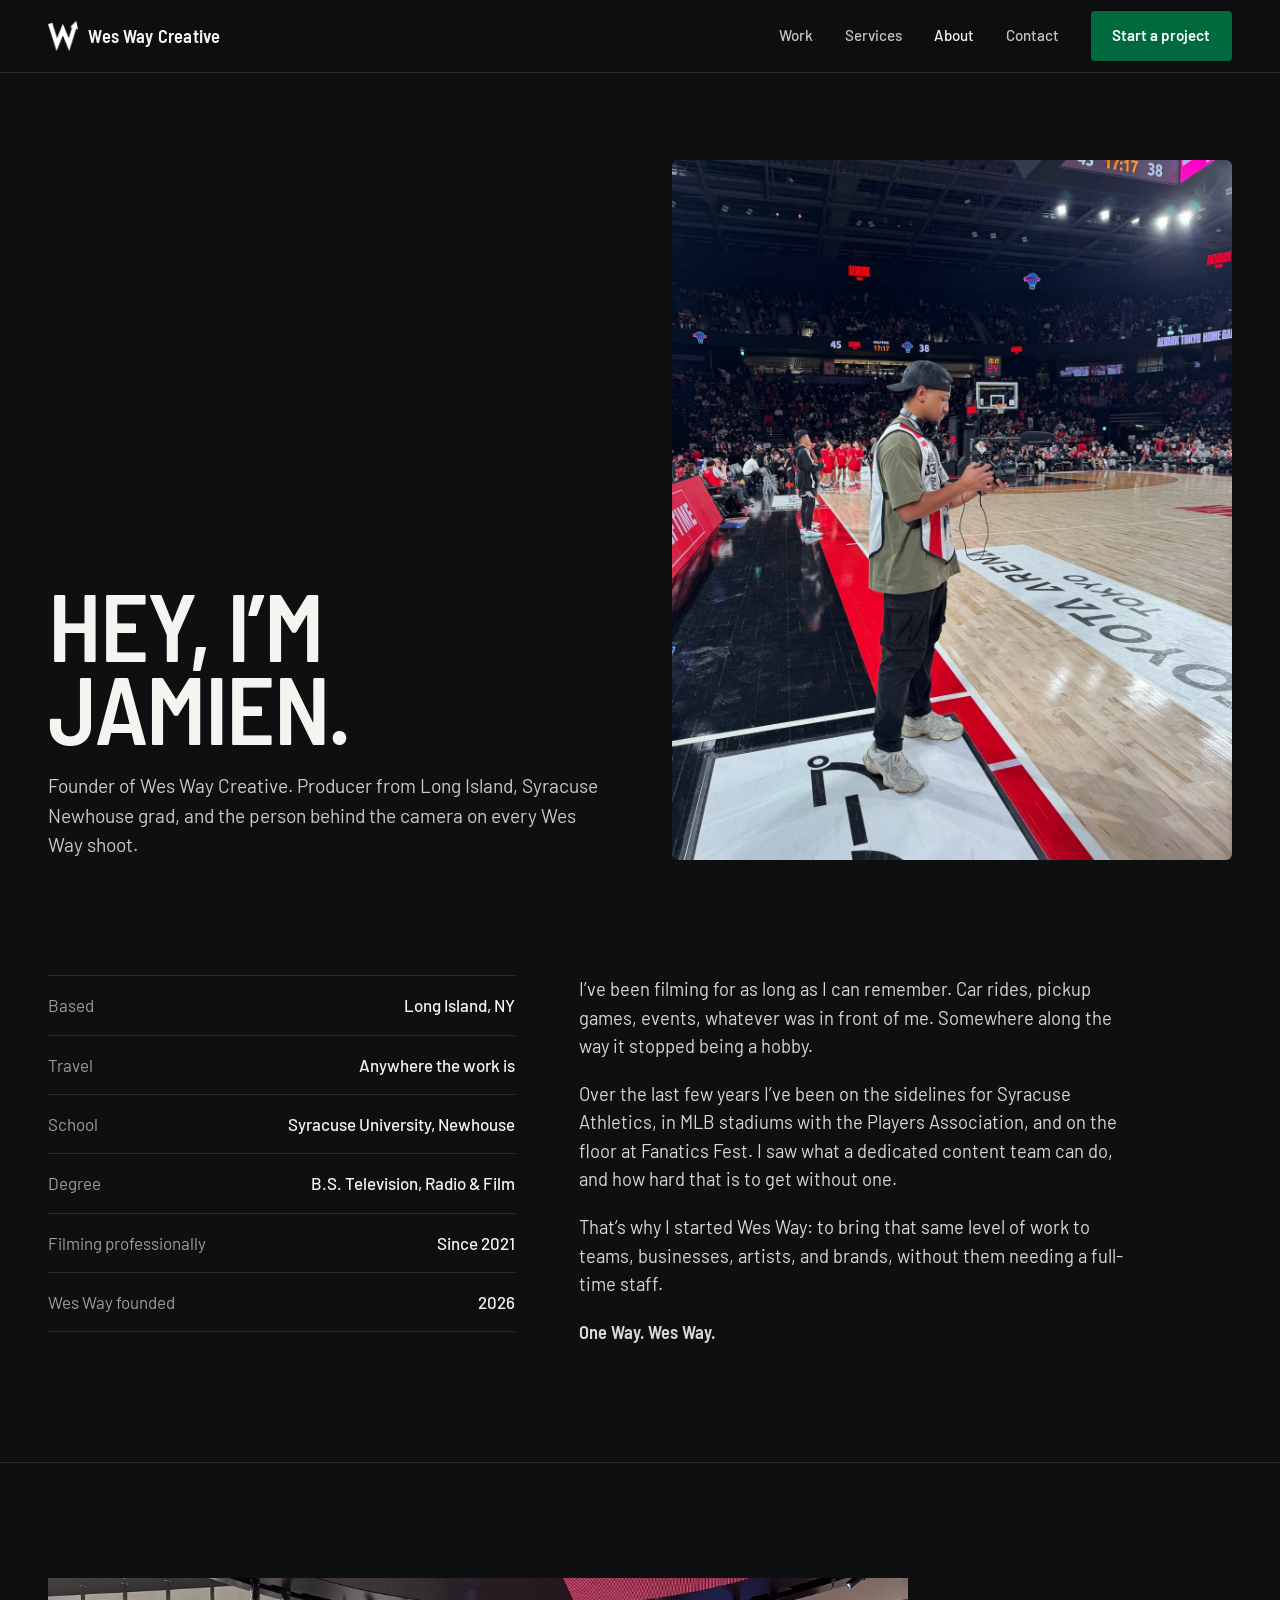
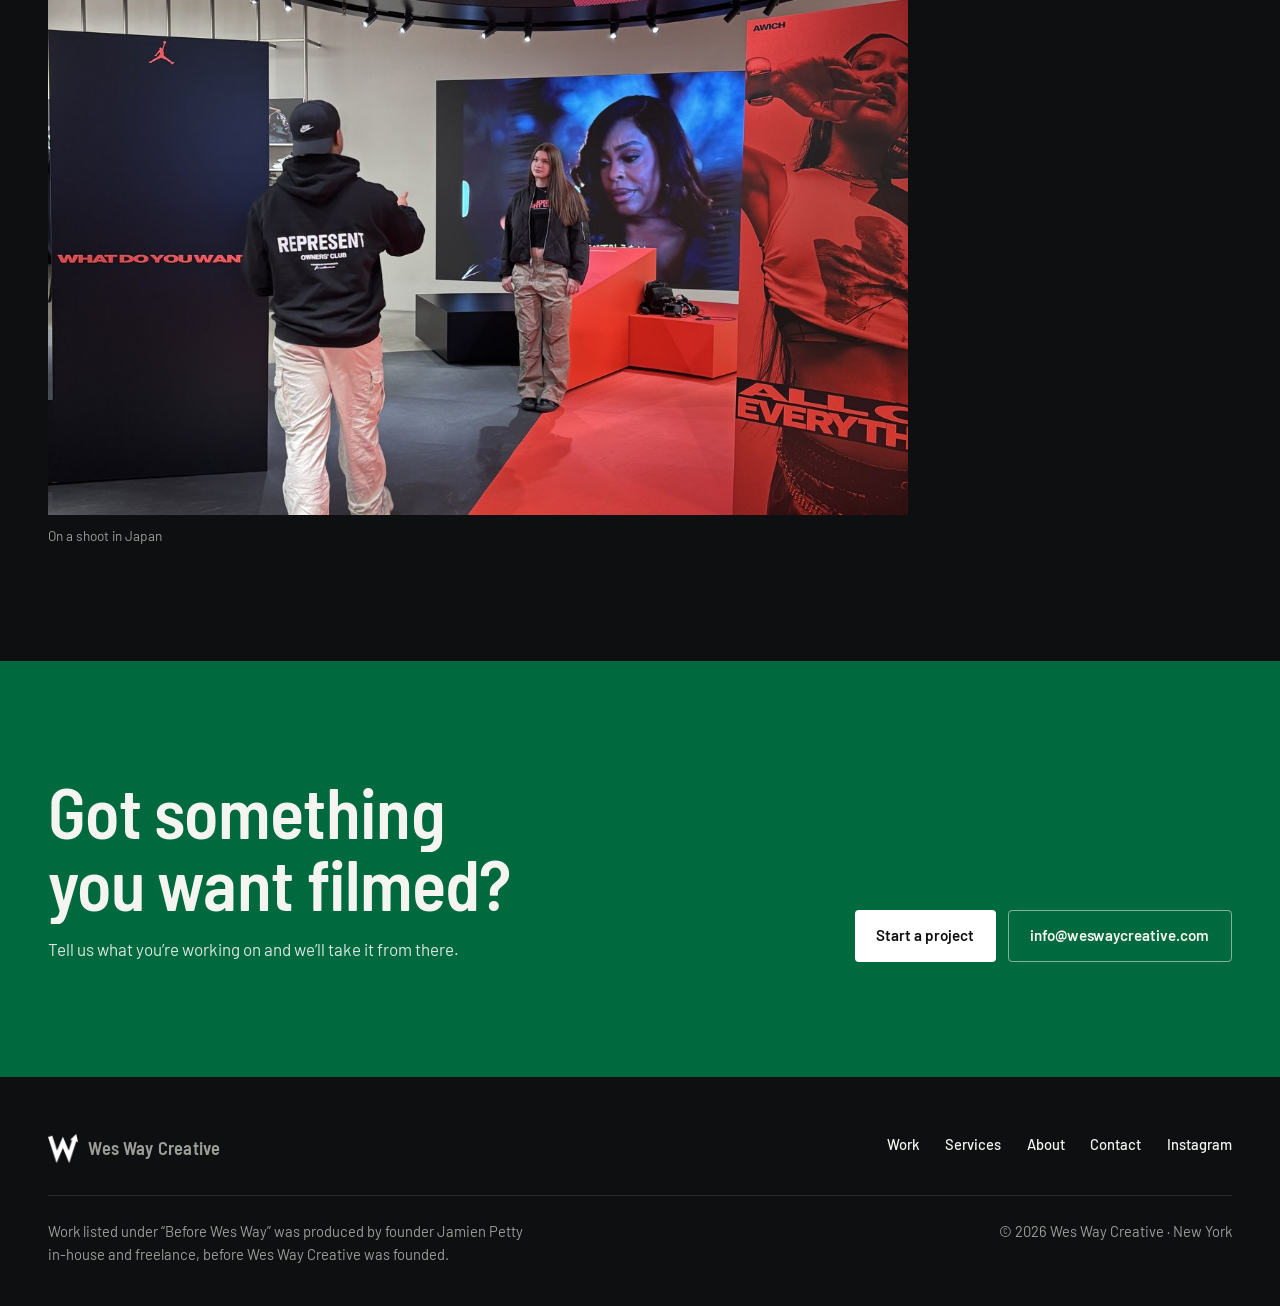
==== commit afcb7869: "Add files via upload" ====
--- a/about/index.html
+++ b/about/index.html
@@ -67,9 +67,8 @@
 </section>
 
 <section class="rule">
-  <div class="wrap photo-pair">
-    <figure><div class="wipe" style="border-radius:6px"><img src="/jay-1.jpg" alt="Jamien Petty filming inside a Jordan Brand store in Japan" loading="lazy"></div><figcaption>On a shoot in Japan</figcaption></figure>
-    <figure><div class="wipe" style="border-radius:6px"><img src="/recent-8.jpg" alt="LuHi Girls Basketball media day" loading="lazy"></div><figcaption>LuHi Girls Basketball media day</figcaption></figure>
+  <div class="wrap">
+    <figure class="photo-solo"><div class="wipe" style="border-radius:6px"><img src="/jay-1.jpg" alt="Jamien Petty filming inside a Jordan Brand store in Japan" loading="lazy"></div><figcaption>On a shoot in Japan</figcaption></figure>
   </div>
 </section>
 
--- a/site.css
+++ b/site.css
@@ -321,3 +321,18 @@
   .svc-home li { grid-template-columns: 1fr; }
   .svc-home li > div, .svc-rows li > div { grid-column: auto; }
   @media (max-width: 860px) { .svc-rows li { grid-template-columns: 1fr; } }
+  /* reel focus + sound */
+  .reel { cursor: pointer; }
+  .reel-media { transition: opacity .35s, filter .35s; }
+  .reel.is-dim .reel-media { opacity: .45; filter: grayscale(.4); }
+  .reel-sound { position: absolute; right: 10px; bottom: 10px; width: 40px; height: 40px; border-radius: 50%; border: 0; display: grid; place-items: center; cursor: pointer; color: #fff; background: rgba(14,15,17,.65); backdrop-filter: blur(6px); -webkit-backdrop-filter: blur(6px); opacity: 0; transform: scale(.9); transition: opacity .25s, transform .25s, background .2s; }
+  .reel-sound svg { width: 19px; height: 19px; }
+  .reel-sound .on, .reel.sound-on .reel-sound .off { display: none; }
+  .reel.sound-on .reel-sound .on { display: block; }
+  .reel.sound-on .reel-sound { background: var(--green); }
+  .reel:hover .reel-sound, .reel.is-active .reel-sound, .reel-sound:focus-visible { opacity: 1; transform: none; }
+  @media (hover: none) { .reel-sound { opacity: 1; transform: none; } }
+  .photo-solo { max-width: 860px; }
+  .photo-solo img { width: 100%; aspect-ratio: 16 / 10; object-fit: cover; }
+  .photo-solo figcaption { margin-top: .6rem; color: var(--muted); font-size: .85rem; }
+  @media (min-width: 1100px) { .reel-grid { grid-template-columns: repeat(5, 1fr); } }
